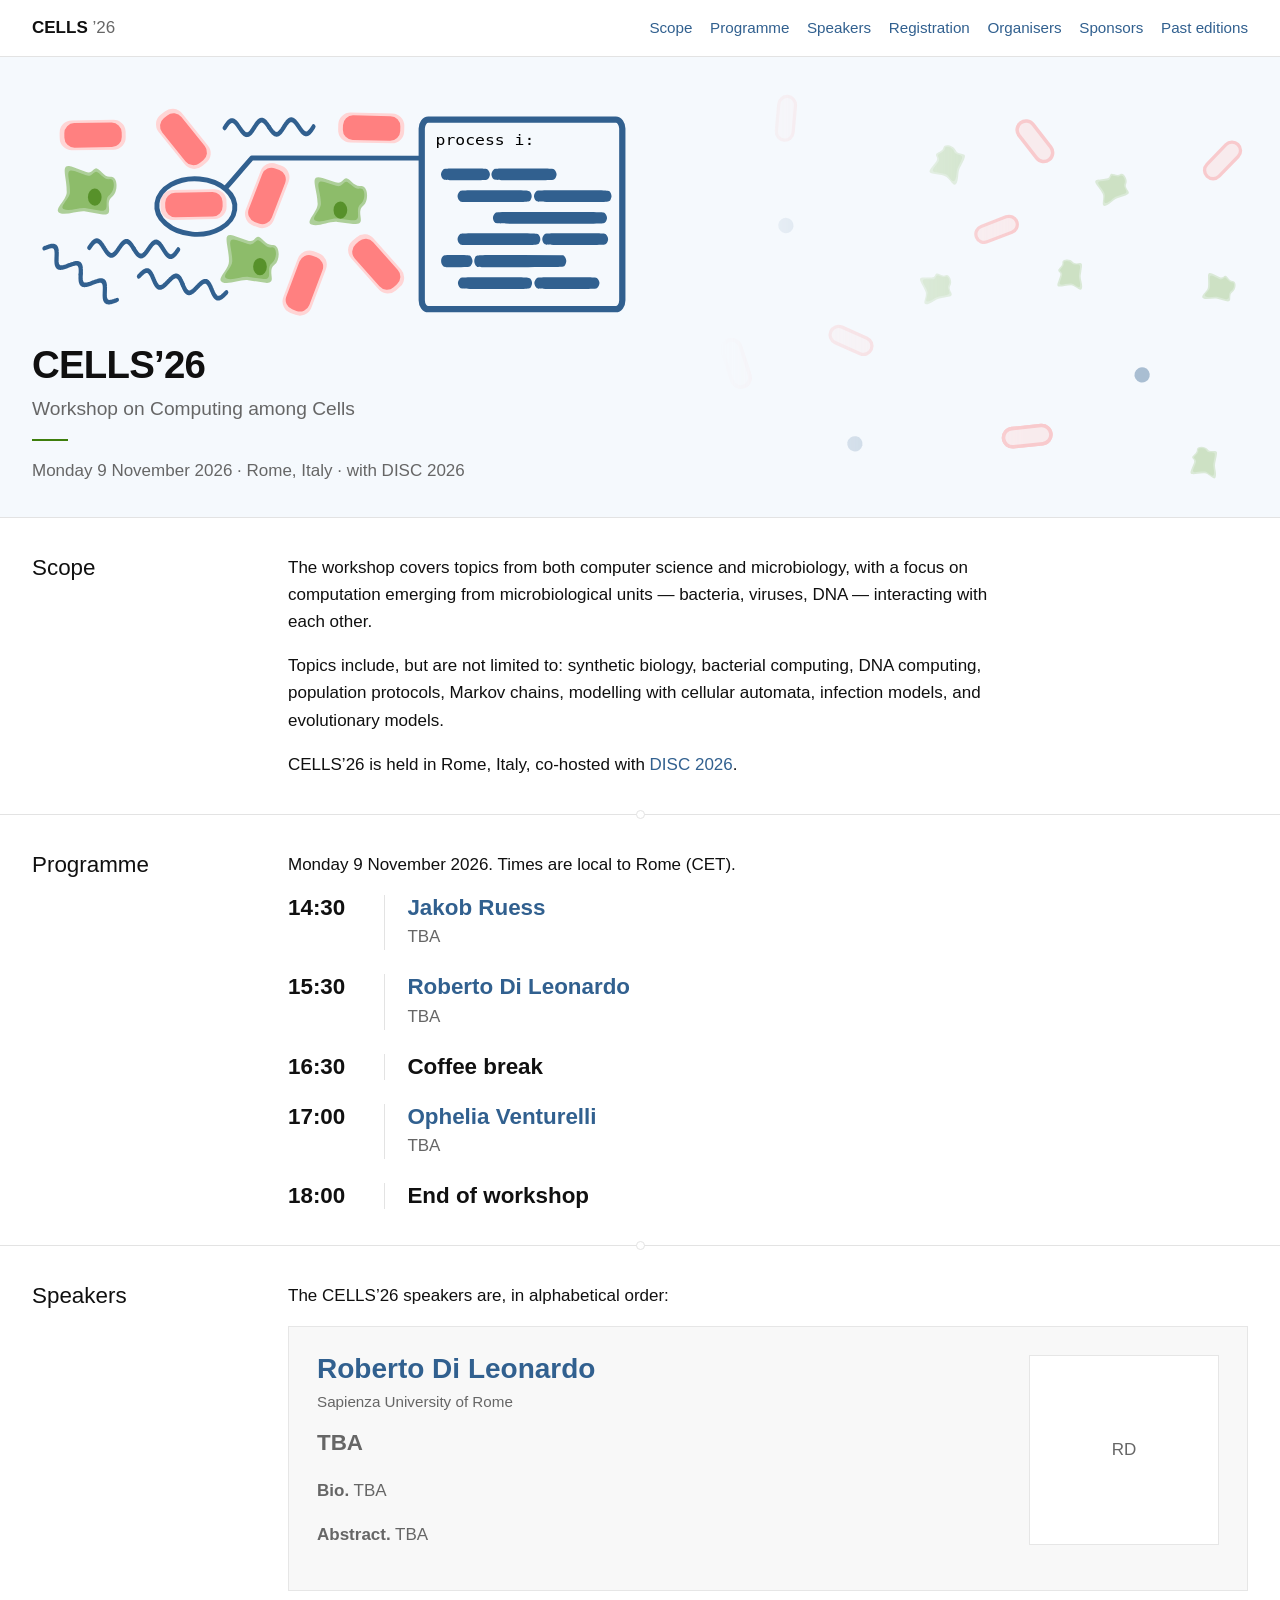
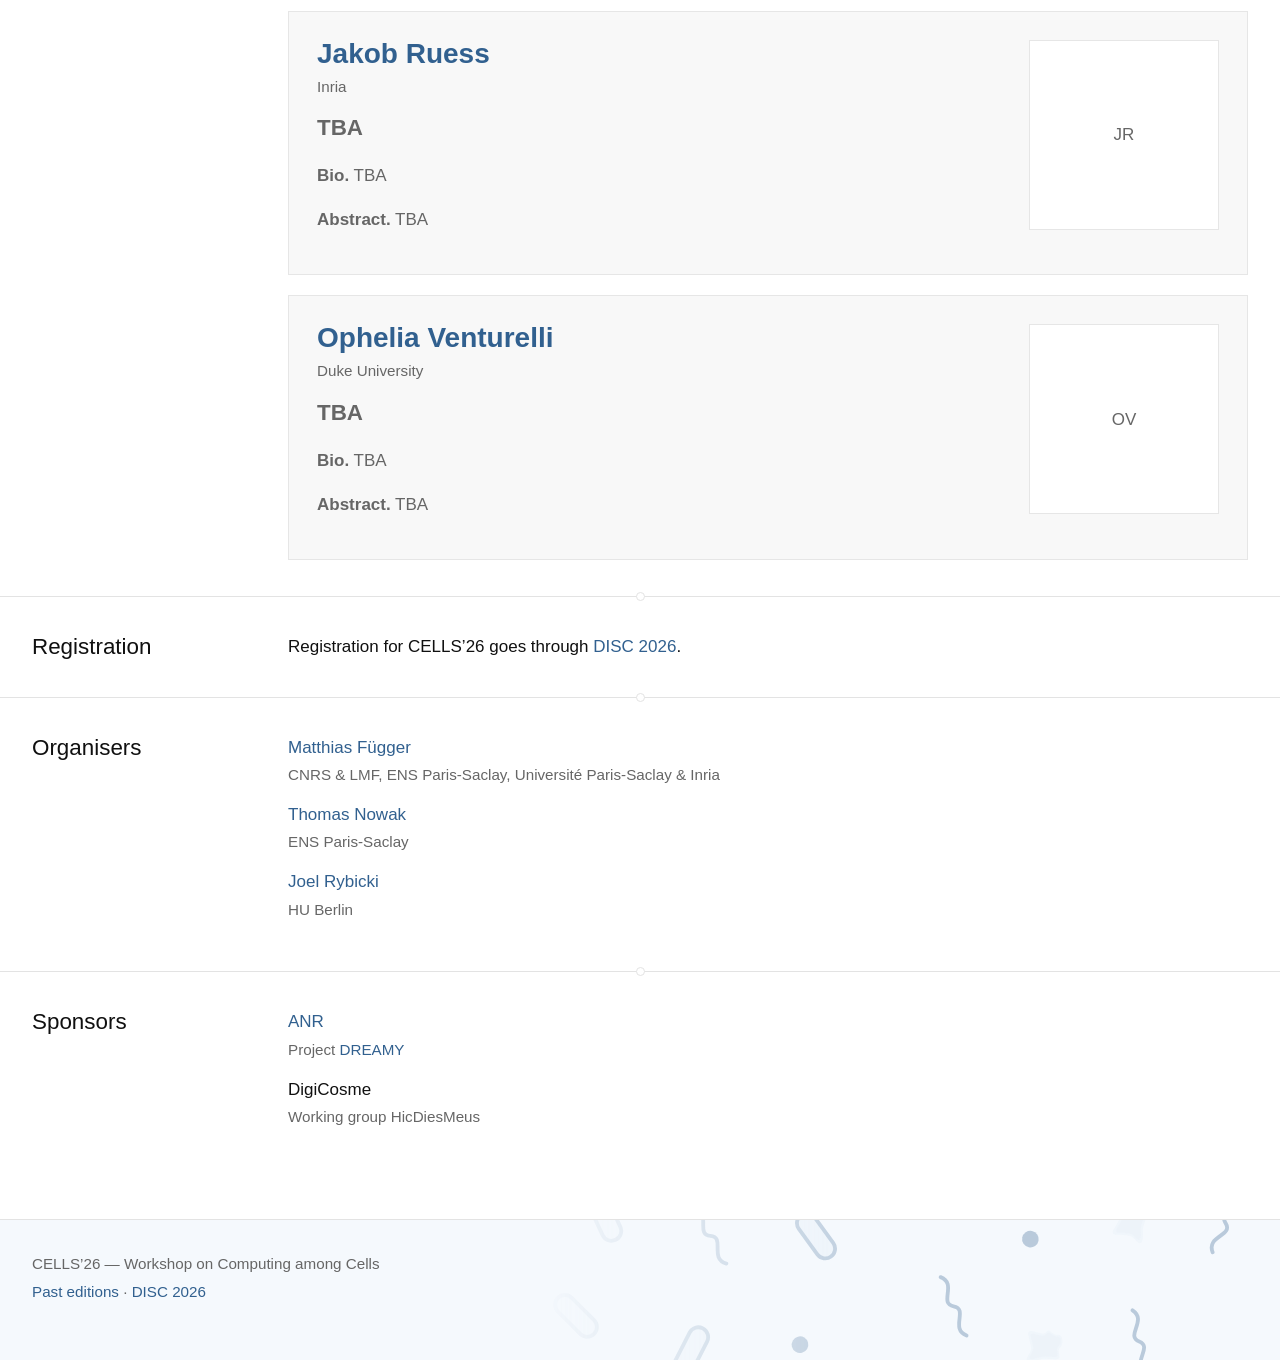
==== 2026/index.html @ 62a68674 "template for new CELLS" ====
<!DOCTYPE html>
<html lang="en">
<head>
<meta charset="utf-8">
<meta name="viewport" content="width=device-width, initial-scale=1">
<title>CELLS&rsquo;26 — Workshop on Computing among Cells</title>
<meta name="description" content="CELLS'26, the workshop on Computing among Cells, on 9 November 2026 in Rome, Italy, with DISC 2026. Scope, programme, invited speakers and registration.">
<link rel="icon" href="../assets/img/cells.svg" type="image/svg+xml">
<link rel="stylesheet" href="../assets/css/site.css">
<!--
  CELLS'26.
  Still to fill in: the DISC'26 links, the registration link, and for each
  speaker the photograph plus the talk title, bio and abstract (all "TBA").
  To add a photo: put the file in ../assets/img/ and swap that speaker's
  placeholder for the <img> line commented out just above it.
-->
</head>
<body>

<a class="skip-link" href="#main">Skip to content</a>

<header class="site-header">
  <div class="container site-header__inner">
    <a class="brand" href="../">CELLS <span>&rsquo;26</span></a>
    <nav class="nav" aria-label="Primary">
      <ul>
        <li><a href="#scope">Scope</a></li>
        <li><a href="#programme">Programme</a></li>
        <li><a href="#speakers">Speakers</a></li>
        <li><a href="#registration">Registration</a></li>
        <li><a href="#organisers">Organisers</a></li>
        <li><a href="#sponsors">Sponsors</a></li>
        <li><a href="../">Past editions</a></li>
      </ul>
    </nav>
  </div>
</header>

<div class="masthead">
  <!-- Decorative: the mark's cells and strands, drifting. Delete this <svg> to remove. -->
  <svg class="banner-motif" viewBox="0 0 400 120" preserveAspectRatio="xMaxYMid slice"
       aria-hidden="true" focusable="false">
    <defs><g id="c-blob" transform="scale(.4594) translate(-38.64 -47.19)"><path opacity=".68" d="m 34.23,40.12 4.1,1.43 c 2.22,0.77 2.35,-1.29 3.48,-1.2 1.13,0.09 2.44,2.82 4.53,2.56 2.35,-0.3 2.64,4.8 0.65,6.33 -2.74,2.12 1.58,6.42 -3.36,5.69 l -4.95,-0.73 c -2.47,-0.37 -6.18,1.61 -8.28,0.66 -2.1,-0.95 2.1,-4.04 2.1,-6.61 0,-5.12 -2.74,-9.69 1.73,-8.14 z"/><path d="m 35.02,41.48 3.48,1.18 c 1.88,0.64 2.29,-1.32 3.25,-1.24 0.96,0.08 2.62,2.63 4.2,2.27 1.94,-0.44 1.96,3.67 0.27,4.94 -2.33,1.75 0.98,5.71 -3.22,5.11 l -4.2,-0.6 c -2.1,-0.3 -5.25,1.33 -7.03,0.54 -1.79,-0.79 1.78,-3.35 1.78,-5.47 0,-4.24 -2.32,-8.02 1.47,-6.74 z"/></g><rect id="c-rod" x="-6" y="-2.3" width="12" height="4.6" rx="2.3" stroke-width=".9"/><path id="c-strand" d="M-7.5 0C-4.5-3-2 3 0 0 2-3 4.5 3 7.5 0" fill="none" stroke-width=".9" stroke-linecap="round"/><circle id="c-dot" r="2"/></defs>
    <g transform="translate(334 99) rotate(-6) scale(1.035)"><g class="m m1"><g class="daughter right"><use href="#c-rod" fill="#ffd5d5" stroke="#ff8080"/></g><g class="mother right"><use href="#c-rod" fill="#ffd5d5" stroke="#ff8080"/></g></g></g>
    <g transform="translate(258 80) rotate(72) scale(1.057)"><g class="m m2"><g class="daughter down"><use href="#c-rod" fill="#ffd5d5" stroke="#ff8080"/></g><g class="mother down"><use href="#c-rod" fill="#ffd5d5" stroke="#ff8080"/></g></g></g>
    <g transform="translate(356 34) rotate(333) scale(1.004)"><g class="m m3"><use href="#c-blob" fill="#8dbc6a"/></g></g>
    <g transform="translate(310 60) rotate(341) scale(1.002)"><g class="m m4"><use href="#c-blob" fill="#8dbc6a"/></g></g>
    <g transform="translate(384 60) rotate(7) scale(0.979)"><g class="m m5"><use href="#c-blob" fill="#8dbc6a"/></g></g>
    <g transform="translate(166 48) rotate(62)"><g class="m m6"><use href="#c-strand" stroke="#31608f"/></g></g>
    <g transform="translate(208 82) rotate(204)"><g class="m m7"><use href="#c-strand" stroke="#31608f"/></g></g>
    <g transform="translate(223 105) rotate(206)"><g class="m m8"><use href="#c-strand" stroke="#31608f"/></g></g>
    <g transform="translate(313 28) rotate(288) scale(1.099)"><g class="m m9"><use href="#c-blob" fill="#8dbc6a"/></g></g>
    <g transform="translate(289 101) rotate(101)"><g class="m m10"><use href="#c-dot" fill="#31608f"/></g></g>
    <g transform="translate(208 27) rotate(223) scale(0.958)"><g class="m m11"><use href="#c-rod" fill="#ffd5d5" stroke="#ff8080"/></g></g>
    <g transform="translate(271 44) rotate(51)"><g class="m m12"><use href="#c-dot" fill="#31608f"/></g></g>
    <g transform="translate(246 55) rotate(12) scale(0.93)"><g class="m m13"><use href="#c-blob" fill="#8dbc6a"/></g></g>
    <g transform="translate(179 15) rotate(284) scale(0.952)"><g class="m m14"><use href="#c-rod" fill="#ffd5d5" stroke="#ff8080"/></g></g>
    <g transform="translate(271 16) rotate(95) scale(0.952)"><g class="m m15"><use href="#c-rod" fill="#ffd5d5" stroke="#ff8080"/></g></g>
    <g transform="translate(161 85) rotate(236)"><g class="m m16"><use href="#c-strand" stroke="#31608f"/></g></g>
    <g transform="translate(364 83) rotate(196)"><g class="m m17"><use href="#c-dot" fill="#31608f"/></g></g>
    <g transform="translate(385 27) rotate(134) scale(0.965)"><g class="m m18"><use href="#c-rod" fill="#ffd5d5" stroke="#ff8080"/></g></g>
    <g transform="translate(380 106) rotate(273) scale(0.954)"><g class="m m19"><use href="#c-blob" fill="#8dbc6a"/></g></g>
    <g transform="translate(200 54) rotate(68)"><g class="m m20"><use href="#c-strand" stroke="#31608f"/></g></g>
    <g transform="translate(191 105) rotate(270)"><g class="m m21"><use href="#c-strand" stroke="#31608f"/></g></g>
    <g transform="translate(345 57) rotate(270) scale(0.922)"><g class="m m22"><use href="#c-blob" fill="#8dbc6a"/></g></g>
    <g transform="translate(244 16) rotate(13) scale(0.965)"><g class="m m23"><use href="#c-rod" fill="#ffd5d5" stroke="#ff8080"/></g></g>
    <g transform="translate(288 74) rotate(24) scale(0.962)"><g class="m m24"><use href="#c-rod" fill="#ffd5d5" stroke="#ff8080"/></g></g>
    <g transform="translate(336 22) rotate(52) scale(1.014)"><g class="m m25"><use href="#c-rod" fill="#ffd5d5" stroke="#ff8080"/></g></g>
    <g transform="translate(326 45) rotate(159) scale(0.94)"><g class="m m26"><use href="#c-rod" fill="#ffd5d5" stroke="#ff8080"/></g></g>
  </svg>
  <div class="container">
    <img class="masthead__logo" src="../assets/img/cells.svg" alt="" width="520" height="191">
    <h1>CELLS&rsquo;26</h1>
    <p class="masthead__tagline">Workshop on Computing among Cells</p>
    <p class="masthead__when">Monday 9 November 2026 &middot; Rome, Italy &middot; with DISC&nbsp;2026</p>
  </div>
</div>

<main id="main">

  <section class="section" aria-labelledby="scope">
    <div class="container section__grid">
      <h2 class="section__label" id="scope">Scope</h2>
      <div class="section__body measure">
        <p>
          The workshop covers topics from both computer science and microbiology, with a focus on
          computation emerging from microbiological units — bacteria, viruses, DNA — interacting
          with each other.
        </p>
        <p>
          Topics include, but are not limited to: synthetic biology, bacterial computing, DNA
          computing, population protocols, Markov chains, modelling with cellular automata,
          infection models, and evolutionary models.
        </p>
        <p>
          <!-- TODO: state the format (in person or hybrid). -->
          CELLS&rsquo;26 is held in Rome, Italy, co-hosted with
          <a href="https://www.disc-conference.org/wp/disc2026/">DISC&nbsp;2026</a>.
        </p>
      </div>
    </div>
  </section>

  <section class="section" aria-labelledby="programme">
    <div class="container section__grid">
      <h2 class="section__label" id="programme">Programme</h2>
      <div class="section__body">
        <!-- TODO: confirm times against the DISC'26 schedule. -->
        <p>Monday 9 November 2026. Times are local to Rome (CET).</p>
        <ul class="programme">
          <li>
            <p class="time">14:30</p>
            <div class="programme__body">
              <p class="programme__name"><a href="#speaker-ruess">Jakob Ruess</a></p>
              <p class="talk todo">TBA</p>
            </div>
          </li>
          <li>
            <p class="time">15:30</p>
            <div class="programme__body">
              <p class="programme__name"><a href="#speaker-di-leonardo">Roberto Di Leonardo</a></p>
              <p class="talk todo">TBA</p>
            </div>
          </li>
          <li>
            <p class="time">16:30</p>
            <div class="programme__body">
              <p class="programme__name">Coffee break</p>
            </div>
          </li>
          <li>
            <p class="time">17:00</p>
            <div class="programme__body">
              <p class="programme__name"><a href="#speaker-venturelli">Ophelia Venturelli</a></p>
              <p class="talk todo">TBA</p>
            </div>
          </li>
          <li>
            <p class="time">18:00</p>
            <div class="programme__body">
              <p class="programme__name">End of workshop</p>
            </div>
          </li>
        </ul>
      </div>
    </div>
  </section>

  <section class="section" aria-labelledby="speakers">
    <div class="container section__grid">
      <h2 class="section__label" id="speakers">Speakers</h2>
      <div class="section__body">
        <p>The CELLS&rsquo;26 speakers are, in alphabetical order:</p>

        <article class="speaker" id="speaker-di-leonardo">
          <!-- Replace this placeholder with the photograph when it arrives:
               <img class="speaker__photo" src="../assets/img/di-leonardo.jpg" alt=""> -->
          <div class="speaker__placeholder" role="img" aria-label="Photograph of Roberto Di Leonardo to follow">RD</div>
          <h3 class="speaker__name"><a href="https://www.roma1.infn.it/~dileorob/">Roberto Di Leonardo</a></h3>
          <p class="speaker__affiliation">Sapienza University of Rome</p>
          <p class="speaker__title todo">TBA</p>
          <p class="speaker__bio todo"><span class="label">Bio.</span> TBA</p>
          <p class="speaker__abstract todo"><span class="label">Abstract.</span> TBA</p>
        </article>

        <article class="speaker" id="speaker-ruess">
          <!-- Replace this placeholder with the photograph when it arrives:
               <img class="speaker__photo" src="../assets/img/ruess.jpg" alt=""> -->
          <div class="speaker__placeholder" role="img" aria-label="Photograph of Jakob Ruess to follow">JR</div>
          <h3 class="speaker__name"><a href="https://www.inria.fr/en/jakob-ruess">Jakob Ruess</a></h3>
          <p class="speaker__affiliation">Inria</p>
          <p class="speaker__title todo">TBA</p>
          <p class="speaker__bio todo"><span class="label">Bio.</span> TBA</p>
          <p class="speaker__abstract todo"><span class="label">Abstract.</span> TBA</p>
        </article>

        <article class="speaker" id="speaker-venturelli">
          <!-- Replace this placeholder with the photograph when it arrives:
               <img class="speaker__photo" src="../assets/img/venturelli.jpg" alt=""> -->
          <div class="speaker__placeholder" role="img" aria-label="Photograph of Ophelia Venturelli to follow">OV</div>
          <h3 class="speaker__name"><a href="https://www.venturellilab.org/">Ophelia Venturelli</a></h3>
          <p class="speaker__affiliation">Duke University</p>
          <p class="speaker__title todo">TBA</p>
          <p class="speaker__bio todo"><span class="label">Bio.</span> TBA</p>
          <p class="speaker__abstract todo"><span class="label">Abstract.</span> TBA</p>
        </article>

      </div>
    </div>
  </section>

  <section class="section" aria-labelledby="registration">
    <div class="container section__grid">
      <h2 class="section__label" id="registration">Registration</h2>
      <div class="section__body measure">
        <!-- TODO: replace with the DISC'26 registration link, and a webcast sign-up if the
             workshop is streamed as in 2020-2022. -->
        <p>
          Registration for CELLS&rsquo;26 goes through
          <a href="https://www.disc-conference.org/wp/disc2026/">DISC&nbsp;2026</a>.
        </p>
      </div>
    </div>
  </section>

  <section class="section" aria-labelledby="organisers">
    <div class="container section__grid">
      <h2 class="section__label" id="organisers">Organisers</h2>
      <div class="section__body">
        <!-- TODO: confirm the CELLS'26 committee; carried over from CELLS'22. -->
        <ul class="plain">
          <li>
            <a href="https://lsv.ens-paris-saclay.fr/~mfuegger/">Matthias Függer</a><br>
            <span class="where">CNRS &amp; LMF, ENS Paris-Saclay, Université Paris-Saclay &amp; Inria</span>
          </li>
          <li>
            <a href="https://www.thomasnowak.net/">Thomas Nowak</a><br>
            <span class="where">ENS Paris-Saclay</span>
          </li>
          <li>
            <a href="https://rybicki.github.io/">Joel Rybicki</a><br>
            <span class="where">HU Berlin</span>
          </li>
        </ul>
      </div>
    </div>
  </section>

  <section class="section" aria-labelledby="sponsors">
    <div class="container section__grid">
      <h2 class="section__label" id="sponsors">Sponsors</h2>
      <div class="section__body">
        <!-- TODO: confirm sponsors for 2026; carried over from CELLS'22. The DigiCosme and
             HicDiesMeus links were dropped: digicosme.lri.fr and parsys.lri.fr no longer
             resolve. Add current addresses if they exist. To show a logo, put the
             file in ../assets/img/ and add an <img> before the name. -->
        <ul class="plain">
          <li>
            <a href="https://anr.fr">ANR</a><br>
            <span class="where">Project <a href="https://dreamy.run">DREAMY</a></span>
          </li>
          <li>
            DigiCosme<br>
            <span class="where">Working group HicDiesMeus</span>
          </li>
        </ul>
      </div>
    </div>
  </section>

</main>

<footer class="site-footer">
  <!-- The same motif as the banner, blue and still. -->
  <svg class="footer-motif" viewBox="0 0 400 70" preserveAspectRatio="xMaxYMid slice"
       aria-hidden="true" focusable="false">
    <g transform="translate(255 18) rotate(54)"><use href="#c-rod" transform="scale(1.33)" fill="#dce7f3" stroke="#31608f"/></g>
    <g transform="translate(322 19) rotate(236)"><use href="#c-dot" transform="scale(1.3)" fill="#31608f"/></g>
    <g transform="translate(356 51) rotate(78)"><use href="#c-strand" transform="scale(1.33)" stroke="#31608f"/></g>
    <g transform="translate(180 43) rotate(45)"><use href="#c-rod" transform="scale(1.33)" fill="#dce7f3" stroke="#31608f"/></g>
    <g transform="translate(383 14) rotate(114)"><use href="#c-strand" transform="scale(1.33)" stroke="#31608f"/></g>
    <g transform="translate(298 40) rotate(66)"><use href="#c-strand" transform="scale(1.33)" stroke="#31608f"/></g>
    <g transform="translate(222 18) rotate(240)"><use href="#c-strand" transform="scale(1.33)" stroke="#31608f"/></g>
    <g transform="translate(155 17) rotate(165)"><use href="#c-blob" transform="scale(1.369)" fill="#dce7f3"/></g>
    <g transform="translate(250 52) rotate(346)"><use href="#c-dot" transform="scale(1.3)" fill="#31608f"/></g>
    <g transform="translate(216 54) rotate(117)"><use href="#c-rod" transform="scale(1.33)" fill="#dce7f3" stroke="#31608f"/></g>
    <g transform="translate(189 12) rotate(65)"><use href="#c-rod" transform="scale(1.33)" fill="#dce7f3" stroke="#31608f"/></g>
    <g transform="translate(353 14) rotate(281)"><use href="#c-blob" transform="scale(1.369)" fill="#dce7f3"/></g>
    <g transform="translate(326 52) rotate(355)"><use href="#c-blob" transform="scale(1.369)" fill="#dce7f3"/></g>
  </svg>
  <div class="container">
    <p>CELLS&rsquo;26 — Workshop on Computing among Cells</p>
    <p><a href="../">Past editions</a> &middot; <a href="https://www.disc-conference.org/wp/disc2026/">DISC&nbsp;2026</a></p>
  </div>
</footer>

</body>
</html>
---- assets/css/site.css ----
/* ==========================================================================
   CELLS — Workshop on Computing among Cells
   One stylesheet, no build step, no framework, no JavaScript, no external
   requests. Colours follow the original site: white ground, black text, and
   the blue and green of the CELLS mark.
   ========================================================================== */

:root {
  --ink:       #101010;   /* body text */
  --ink-soft:  #666666;   /* bios, dates, secondary lines */
  --line:      #e3e3e3;
  --link:      #31608f;   /* the blue of the mark, muted and darkened for text */
  --green:     #3e7e0c;   /* the green of the mark; only the masthead rule uses it */
  --band:      #f5f9fd;   /* masthead and footer tint */
  --band-soft: #fafcfe;   /* next edition, a shade lighter than the banner */
  --panel:     #f8f8f8;   /* speaker panels */
  --panel-line:#e6e6e6;   /* hairline around the speaker panels */
  --year:      #c9d2dc;   /* the large edition numerals */

  --font: -apple-system, BlinkMacSystemFont, "Segoe UI", Roboto, "Helvetica Neue",
          Arial, "Noto Sans", sans-serif;

  /* Type scale. Six steps, and nothing on the site uses a size outside them. */
  --t-sm:   .95rem;      /* dates, affiliations, nav, footer */
  --t-base: 1.0625rem;   /* body copy */
  --t-md:   1.2rem;      /* tagline, plain h3 */
  --t-lg:   1.4rem;      /* section headings, programme, talk titles */
  --t-xl:   clamp(1.45rem, 1.15rem + 1.4vw, 1.75rem);   /* speaker names */
  --t-2xl:  clamp(1.85rem, 1.35rem + 2.4vw, 2.4rem);    /* page title, edition names, years */

  /* Three weights only: light for display, regular for text, semibold for emphasis. */
  --w-display: 300;
  --w-body:    400;
  --w-bold:    600;

  --tracking-display: -.02em;   /* tightening, applied only at --t-2xl */
  --measure: 44rem;       /* reading width */
  --page: 76rem;
}

*, *::before, *::after { box-sizing: border-box; }

body {
  margin: 0;
  background: #ffffff;
  color: var(--ink);
  font-family: var(--font);
  font-size: var(--t-base);
  font-weight: var(--w-body);
  line-height: 1.6;
  overflow-wrap: break-word;
}

h1, h2, h3 { font-weight: var(--w-display); line-height: 1.25; margin: 0 0 .5em; }
h1 { font-size: var(--t-2xl); font-weight: var(--w-bold); letter-spacing: var(--tracking-display); }
h2 { font-size: var(--t-lg); }
h3 { font-size: var(--t-md); font-weight: var(--w-body); }
p, ul, ol { margin: 0 0 1em; }
ul, ol { padding-left: 1.2em; }
img { max-width: 100%; height: auto; }
abbr[title] { text-decoration: none; }

/* Links carry no rule until they are hovered or focused. */
a { color: var(--link); text-decoration: none; }
a:hover,
a:focus-visible { text-decoration: underline; text-underline-offset: .2em; }
:focus-visible { outline: 2px solid var(--link); outline-offset: 2px; }

.skip-link { position: absolute; left: -9999px; }
.skip-link:focus { left: .5rem; top: .5rem; background: #fff; padding: .5rem .75rem;
                   border: 1px solid var(--line); z-index: 2; }

.container { width: min(100% - 2.5rem, var(--page)); margin-inline: auto; }
.measure { max-width: var(--measure); }

/* --- Header ------------------------------------------------------------- */

.site-header { border-bottom: 1px solid var(--line); padding: .9rem 0; }
.site-header__inner { display: flex; flex-wrap: wrap; align-items: baseline; gap: .5rem 1.5rem; }

.brand { font-weight: var(--w-bold); color: var(--ink); text-decoration: none; }
.brand span { color: var(--ink-soft); font-weight: var(--w-body); }

.nav ul { list-style: none; display: flex; flex-wrap: wrap; gap: .3rem 1.1rem; margin: 0; padding: 0; }
.nav a { font-size: var(--t-sm); }

@media (min-width: 46rem) { .nav { margin-left: auto; } }

/* --- Masthead ----------------------------------------------------------- */
/* Pale tinted band. The drifting cells behind it are an inline <svg> in the
   page markup, styled as .banner-motif below. */

.masthead {
  position: relative;
  background: var(--band);
  border-bottom: 1px solid var(--line);
  padding: 2.5rem 0 2rem;
  overflow: hidden;
}

/* The same cells and strands as the mark, scattered and drifting behind the
   masthead. Each shape is drawn around its own origin inside a positioning
   <g>, so the CSS transform below rotates it in place without needing
   transform-origin — see the note in the README. */
.banner-motif {
  position: absolute; inset: 0; width: 100%; height: 100%;
  opacity: .38; pointer-events: none;
  /* The shapes live in the right-hand part of the viewBox, and this fade keeps
     them clear of the logo and headings whatever the banner's width. */
  -webkit-mask-image: linear-gradient(to right, transparent 0 56%, #000 80%);
          mask-image: linear-gradient(to right, transparent 0 56%, #000 80%);
}

.m { animation: 22s ease-in-out infinite alternate; }

@keyframes float1 {
  from { transform: translate(4px, -2px) rotate(9deg); }
  to   { transform: translate(-4px, 2px) rotate(-9deg); }
}
@keyframes float2 {
  from { transform: translate(-3.5px, -3px) rotate(-7deg); }
  to   { transform: translate(3.5px, 3px) rotate(7deg); }
}
@keyframes float3 {
  from { transform: translate(3px, 3.5px) rotate(-10deg); }
  to   { transform: translate(-3px, -3.5px) rotate(10deg); }
}
@keyframes float4 {
  from { transform: translate(-4.5px, 1.5px) rotate(7deg); }
  to   { transform: translate(4.5px, -1.5px) rotate(-7deg); }
}
@keyframes float5 {
  from { transform: translate(-2.5px, -4px) rotate(11deg); }
  to   { transform: translate(2.5px, 4px) rotate(-11deg); }
}
@keyframes float6 {
  from { transform: translate(4.5px, 1px) rotate(-6deg); }
  to   { transform: translate(-4.5px, -1px) rotate(6deg); }
}

@keyframes swim1 {
  from { transform: translate(-5px, .6px); }
  to   { transform: translate(5px, -.6px); }
}
@keyframes swim2 {
  from { transform: translate(-3.5px, -1px); }
  to   { transform: translate(3.5px, 1px); }
}
@keyframes swim3 {
  from { transform: translate(-6px, 0); }
  to   { transform: translate(6px, 0); }
}

.m1 { animation-name: swim2; animation-duration: 38s; animation-delay: -4s; }
.m2 { animation-name: swim3; animation-duration: 42s; animation-delay: -6s; }
.m3 { animation-name: float3; animation-duration: 34s; animation-delay: -16s; }
.m4 { animation-name: float4; animation-duration: 54s; animation-delay: -32s; }
.m5 { animation-name: float5; animation-duration: 50s; animation-delay: -9s; }
.m6 { animation-name: float6; animation-duration: 45s; animation-delay: -11s; }
.m7 { animation-name: float1; animation-duration: 36s; animation-delay: -4s; }
.m8 { animation-name: float2; animation-duration: 37s; animation-delay: -37s; }
.m9 { animation-name: float3; animation-duration: 52s; animation-delay: -32s; }
.m10 { animation-name: float4; animation-duration: 51s; animation-delay: -8s; }
.m11 { animation-name: swim3; animation-duration: 39s; animation-delay: -25s; }
.m12 { animation-name: float6; animation-duration: 50s; animation-delay: -34s; }
.m13 { animation-name: float1; animation-duration: 53s; animation-delay: -3s; }
.m14 { animation-name: swim3; animation-duration: 47s; animation-delay: -27s; }
.m15 { animation-name: swim1; animation-duration: 44s; animation-delay: -7s; }
.m16 { animation-name: float4; animation-duration: 43s; animation-delay: -4s; }
.m17 { animation-name: float5; animation-duration: 54s; animation-delay: -35s; }
.m18 { animation-name: swim1; animation-duration: 45s; animation-delay: -12s; }
.m19 { animation-name: float1; animation-duration: 54s; animation-delay: -23s; }
.m20 { animation-name: float2; animation-duration: 53s; animation-delay: -34s; }
.m21 { animation-name: float3; animation-duration: 44s; animation-delay: -17s; }
.m22 { animation-name: float4; animation-duration: 46s; animation-delay: -17s; }
.m23 { animation-name: swim3; animation-duration: 36s; animation-delay: -12s; }
.m24 { animation-name: swim1; animation-duration: 52s; animation-delay: -2s; }
.m25 { animation-name: swim2; animation-duration: 38s; animation-delay: -4s; }
.m26 { animation-name: swim3; animation-duration: 42s; animation-delay: -6s; }

/* Two rods divide, half a cycle apart, so a division is always some way off.
   Each is drawn twice and the daughter copy comes first, so it emerges from
   behind its parent: the pair shrinks as the cell divides and grows back to full
   size once they have parted. One daughter leaves through the right-hand edge, the
   other through the bottom. Neither path is hand-drawn: a run-and-tumble simulation
   (velocity with inertia, occasional tumbles) was run offline and sampled into
   keyframes, each keyframe's rotation set to the heading of travel, so a cell
   always points where it is going. */
.daughter       { animation: 100s linear infinite; }
.daughter.right { animation-name: divideRight; }
.daughter.down  { animation-name: divideDown; animation-delay: -50s; }
.mother         { animation: mother 100s linear infinite; }
.mother.down    { animation-delay: -50s; }

@keyframes divideRight {
  0%, 30%  { transform: translate(0, 0) scale(1) rotate(0deg); opacity: 1; }
  40%   { transform: translate(9px, 0) scale(.62) rotate(0deg); opacity: 1; }
  52%   { transform: translate(14px, 0) scale(1) rotate(0deg); opacity: 1; }
  60%   { transform: translate(20px, 0.4px) scale(1) rotate(6deg); opacity: 1; }
  65%   { transform: translate(29px, 2.2px) scale(1) rotate(18deg); opacity: 1; }
  69%   { transform: translate(38px, 6.1px) scale(1) rotate(26deg); opacity: 1; }
  74%   { transform: translate(47px, 8.5px) scale(1) rotate(0deg); opacity: 1; }
  78%   { transform: translate(56px, 8.6px) scale(1) rotate(-0deg); opacity: 1; }
  83%   { transform: translate(66px, 8.1px) scale(1) rotate(-14deg); opacity: 1; }
  87%   { transform: translate(75px, 4.7px) scale(1) rotate(-20deg); }
  92%   { transform: translate(84px, 3.9px) scale(1) rotate(10deg); }
  96%   { transform: translate(93px, 5.4px) scale(1) rotate(-8deg); opacity: 0; }
  100%  { transform: translate(0, 0) scale(1) rotate(0deg); opacity: 0; }
}

@keyframes divideDown {
  0%, 30%  { transform: translate(0, 0) scale(1) rotate(0deg); opacity: 1; }
  40%   { transform: translate(9px, 0) scale(.62) rotate(0deg); opacity: 1; }
  52%   { transform: translate(14px, 0) scale(1) rotate(0deg); opacity: 1; }
  60%   { transform: translate(17px, 0.0px) scale(1) rotate(3deg); opacity: 1; }
  65%   { transform: translate(21px, 0.4px) scale(1) rotate(6deg); opacity: 1; }
  69%   { transform: translate(25px, 1.0px) scale(1) rotate(15deg); opacity: 1; }
  74%   { transform: translate(30px, 2.7px) scale(1) rotate(22deg); opacity: 1; }
  78%   { transform: translate(34px, 4.5px) scale(1) rotate(24deg); opacity: 1; }
  83%   { transform: translate(39px, 6.7px) scale(1) rotate(24deg); opacity: 1; }
  87%   { transform: translate(43px, 8.5px) scale(1) rotate(24deg); }
  92%   { transform: translate(47px, 9.0px) scale(1) rotate(22deg); }
  96%   { transform: translate(52px, 9.0px) scale(1) rotate(20deg); opacity: 0; }
  100%  { transform: translate(0, 0) scale(1) rotate(0deg); opacity: 0; }
}

/* The parent shrinks as it divides, then grows back with its daughter. */
@keyframes mother {
  0%, 30%  { transform: scale(1); }
  40%      { transform: scale(.62); }
  52%, 100% { transform: scale(1); }
}

@media (prefers-reduced-motion: reduce) {
  .m, .daughter, .mother { animation: none; }
}

.masthead .container { position: relative; }
.masthead__logo { width: min(100%, 38rem); display: block; margin-bottom: 1.25rem; }
.masthead h1 { margin-bottom: .15em; }
.masthead__tagline { color: var(--ink-soft); font-size: var(--t-md); margin-bottom: 0; }
.masthead__tagline::after {
  content: ""; display: block; width: 2.25rem; height: 2px;
  background: var(--green); margin-top: .9rem;
}
.masthead__when { color: var(--ink-soft); margin: 1rem 0 0; }

@media (max-width: 60rem) {
  .banner-motif, .footer-motif { display: none; }   /* no room beside the logo */
}

/* --- Sections: heading in the left column, as on the original site ------ */
/* Sections are separated by a hairline carrying a small cell glyph. */

.section { position: relative; padding: 2.25rem 0; border-top: 1px solid var(--line); }
.section::before {
  content: "";
  position: absolute; top: -5px; left: 50%; margin-left: -4.5px;
  width: 9px; height: 9px;
  border: 1px solid var(--line); border-radius: 50%; background: #fff;
}
.section:first-of-type { border-top: 0; }
.section:first-of-type::before { display: none; }

/* The next edition's section is tinted the full width of the window, filling the
   space between the rule above it and the rule below. The cell glyph sits astride
   those rules, so it is filled half in one ground and half in the other. */
.section--next { background: var(--band-soft); }
.section--next::before {
  background: linear-gradient(to bottom, #fff 50%, var(--band-soft) 50%);
}
.section--next + .section::before {
  background: linear-gradient(to bottom, var(--band-soft) 50%, #fff 50%);
}

.section__grid { display: grid; gap: .75rem; grid-template-columns: 1fr; }
.section__label { margin: 0 0 .75rem; }
.section__label--strong { font-weight: var(--w-bold); }
.section__body > :last-child { margin-bottom: 0; }

@media (min-width: 56rem) {
  .section__grid { grid-template-columns: 13rem minmax(0, 1fr); gap: 3rem; }
  .section__label { margin-bottom: 0; }
}

/* --- Editions ----------------------------------------------------------- */

.editions { list-style: none; padding: 0; margin: 0; }
.editions > li { margin: 0 0 2rem; }
.editions > li:last-child { margin-bottom: 0; }

.edition { display: grid; grid-template-columns: 1fr; gap: .35rem; }
.edition__year {
  font-size: var(--t-2xl); font-weight: var(--w-display); line-height: 1.05;
  letter-spacing: var(--tracking-display); color: var(--year); margin: 0;
}
.edition__body > :last-child { margin-bottom: 0; }
/* The next edition is set bolder than the ones that have happened. */
.edition--next .edition__name { font-weight: var(--w-bold); }
.edition--next .edition__year { font-weight: var(--w-body); color: var(--ink-soft); }

.edition__name {
  margin: 0 0 .4rem; font-size: var(--t-2xl); font-weight: var(--w-body); line-height: 1.05;
  letter-spacing: var(--tracking-display);
}
.edition__when { margin: 0 0 .45rem; color: var(--ink-soft); font-size: var(--t-sm); }
/* The DISC links sit inside this line, so they take its colour and are marked
   only by the hover underline every other link gets. */
.edition__when a { color: inherit; }
.edition__people { margin: 0 0 .3rem; }
.edition__people:last-child { margin-bottom: 0; }

@media (min-width: 46rem) {
  .edition { grid-template-columns: 6rem minmax(0, 1fr); gap: 0 1.5rem; }
  .edition__body { border-left: 1px solid var(--line); padding-left: 1.4rem; }
}

/* --- Programme ---------------------------------------------------------- */

/* Built like the editions list on the index — a numeral in the gutter, a
   hairline, then the entry — but at a smaller scale. */
.programme { list-style: none; padding: 0; margin: 0; --time-col: 4.5rem; }
.programme > li { display: grid; grid-template-columns: 1fr; gap: .2rem; margin: 0 0 1.5rem; }
.programme > li:last-child { margin-bottom: 0; }

.programme .time {
  margin: 0; font-size: var(--t-lg); font-weight: var(--w-bold); line-height: 1.15;
  font-variant-numeric: tabular-nums;
}
.programme__body > :last-child { margin-bottom: 0; }
.programme__name { margin: 0 0 .15rem; font-size: var(--t-lg); font-weight: var(--w-bold); line-height: 1.15; }
.programme .talk { margin: 0; color: var(--ink-soft); font-size: var(--t-base); }

@media (min-width: 46rem) {
  .programme > li { grid-template-columns: var(--time-col) minmax(0, 1fr); gap: 0 1.5rem; }
  .programme__body { border-left: 1px solid var(--line); padding-left: 1.4rem; }
}

/* --- Speakers ----------------------------------------------------------- */

/* Each speaker sits on its own panel: a hairline and a pale neutral ground,
   no shadow, no rounded corners. */
.speaker {
  background: var(--panel);
  border: 1px solid var(--panel-line);
  padding: 1.5rem 1.75rem;
  margin-bottom: 1.25rem;
}
.speaker:last-child { margin-bottom: 0; }
.speaker::after { content: ""; display: block; clear: both; }

.speaker__photo,
.speaker__placeholder { float: right; width: 190px; margin: .25rem 0 1.25rem 1.75rem; }

/* Shown until a real photograph is dropped in. */
.speaker__placeholder {
  height: 190px;
  border: 1px solid var(--panel-line); background: #fff;
  color: var(--ink-soft); font-size: var(--t-base);
  display: flex; align-items: center; justify-content: center;
}

.speaker__name { margin: 0 0 .25rem; font-size: var(--t-xl); font-weight: var(--w-bold); }
.speaker__affiliation { color: var(--ink-soft); font-size: var(--t-sm); margin: 0 0 .7rem; }
.speaker__title { color: var(--ink); margin: 0 0 1rem; font-size: var(--t-lg); font-weight: var(--w-bold); }
.speaker__bio { color: var(--ink-soft); }
.label { font-weight: var(--w-bold); }


@media (max-width: 40rem) {
  .speaker { padding: 1.25rem; }
  .speaker__photo, .speaker__placeholder { float: none; margin: 0 0 1rem; }
}

/* --- Simple lists ------------------------------------------------------- */

.plain { list-style: none; padding: 0; margin: 0; }
.plain > li { margin: 0 0 .8rem; }
.plain .where { color: var(--ink-soft); font-size: var(--t-sm); }

.todo { color: var(--ink-soft); }

/* --- Footer ------------------------------------------------------------- */

.site-footer { position: relative; overflow: hidden; background: var(--band);
               border-top: 1px solid var(--line); margin-top: 2.5rem; padding: 2rem 0 3.25rem;
               color: var(--ink-soft); font-size: var(--t-sm); }

/* The banner motif again, blue and still, behind the footer. */
.footer-motif {
  position: absolute; inset: 0; width: 100%; height: 100%;
  opacity: .3; pointer-events: none;
  -webkit-mask-image: linear-gradient(to right, transparent 0 42%, #000 70%);
          mask-image: linear-gradient(to right, transparent 0 42%, #000 70%);
}
.site-footer .container { position: relative; }
.site-footer p { margin: 0 0 .25rem; }

/* --- Print -------------------------------------------------------------- */

@media print {
  .site-header, .skip-link { display: none; }
  body { font-size: 11pt; }
  .masthead, .site-footer { background: none; padding: 0 0 1rem; }
  .banner-motif, .footer-motif { display: none; }
  .section { break-inside: avoid; }
  .section::before { display: none; }
  .section__grid { grid-template-columns: 1fr; gap: .5rem; }
  .speaker { break-inside: avoid; background: none; border: 0; padding: 0 0 1rem; }
  .speaker__photo, .speaker__placeholder { display: none; }
  a { color: #000; }
  a[href^="http"]::after { content: " (" attr(href) ")"; font-size: 9pt; color: #555;
                           word-break: break-all; }
}
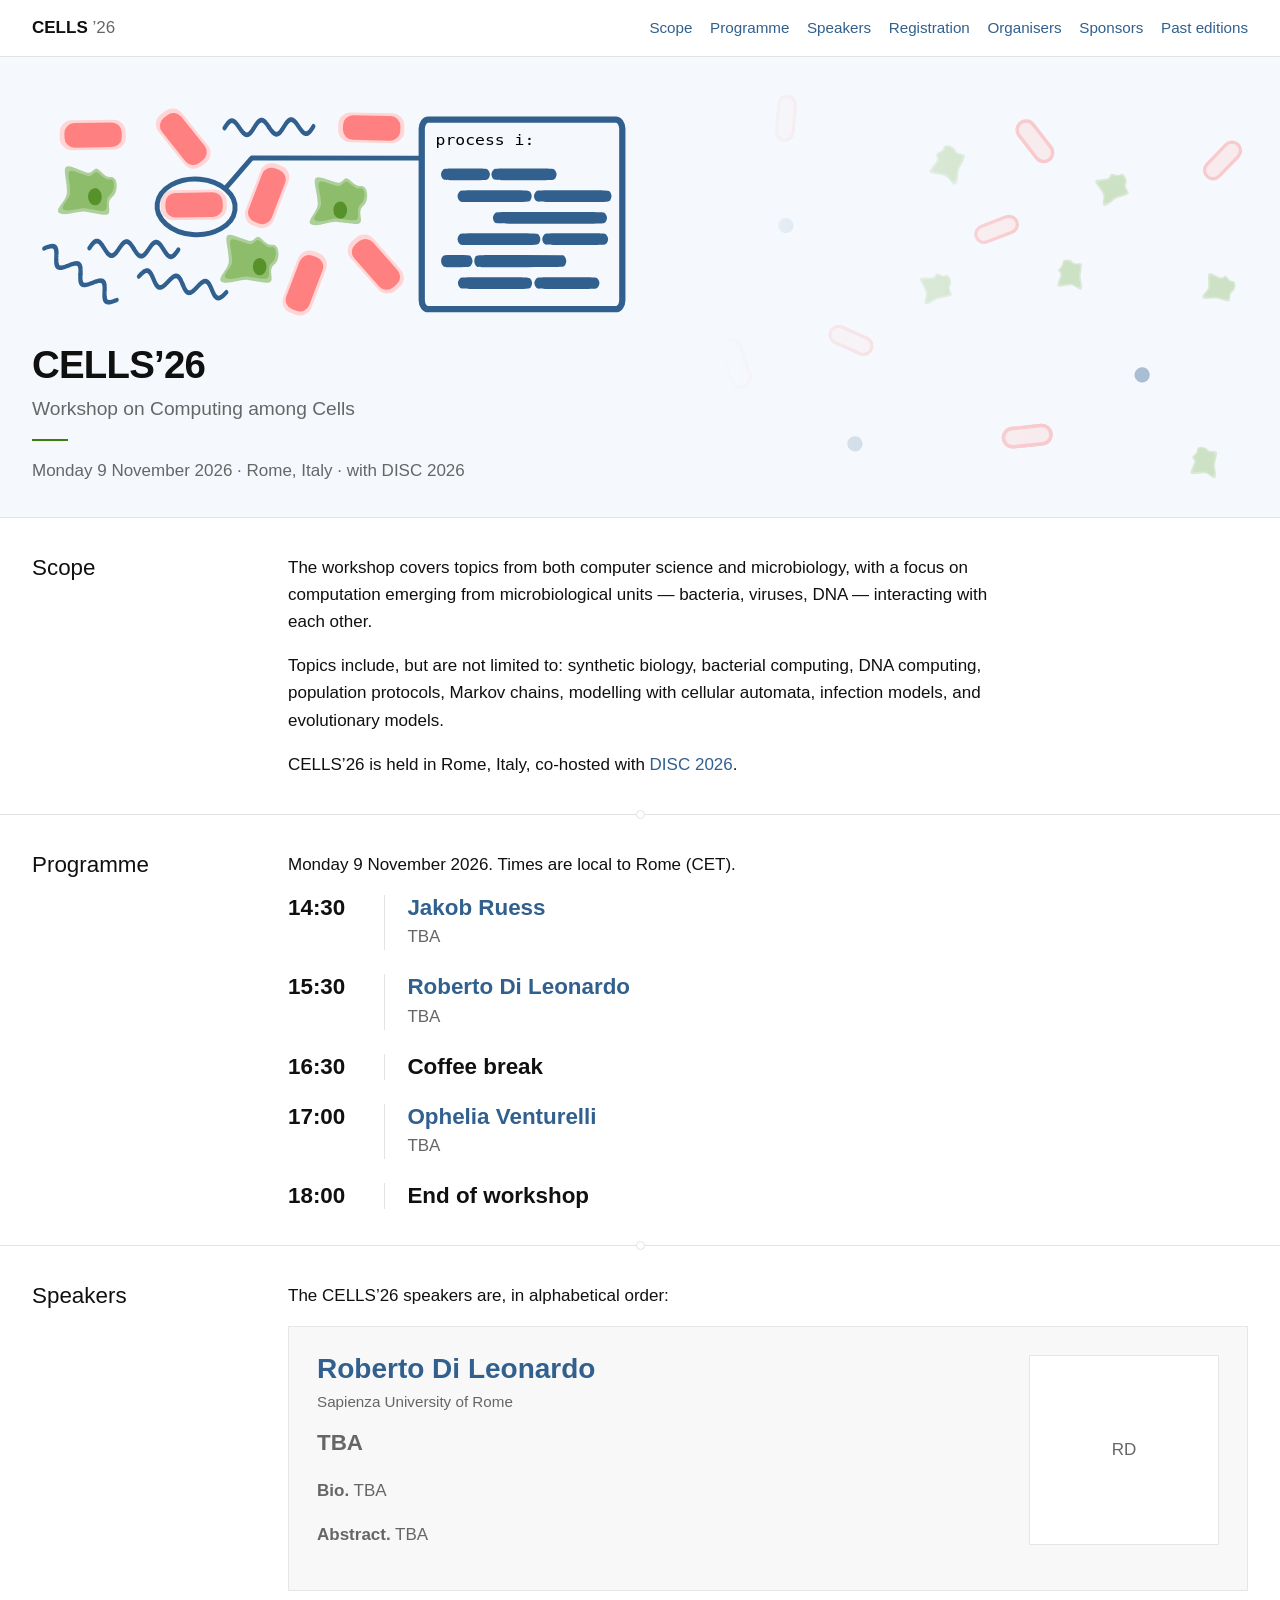
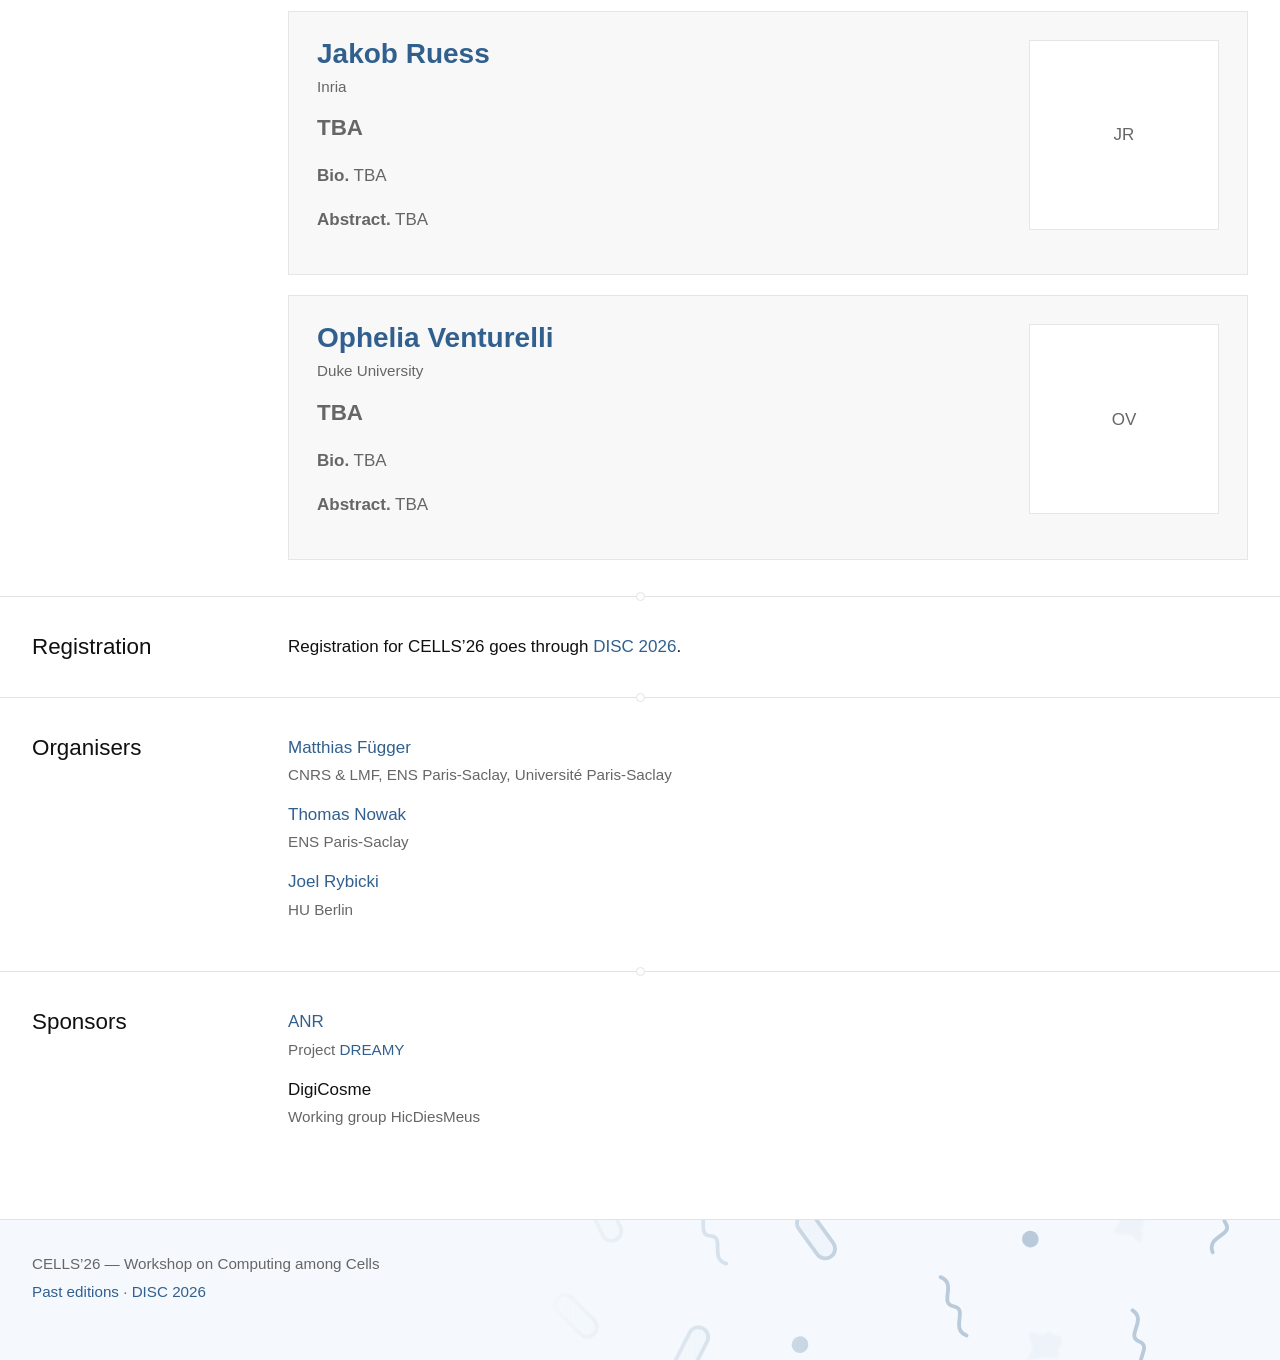
==== commit 266570b5: "update website" ====
--- a/2026/index.html
+++ b/2026/index.html
@@ -210,8 +210,8 @@
         <!-- TODO: confirm the CELLS'26 committee; carried over from CELLS'22. -->
         <ul class="plain">
           <li>
-            <a href="https://lsv.ens-paris-saclay.fr/~mfuegger/">Matthias Függer</a><br>
-            <span class="where">CNRS &amp; LMF, ENS Paris-Saclay, Université Paris-Saclay &amp; Inria</span>
+            <a href="https://home.lmf.cnrs.fr/MatthiasFuegger">Matthias Függer</a><br>
+            <span class="where">CNRS &amp; LMF, ENS Paris-Saclay, Université Paris-Saclay</span>
           </li>
           <li>
             <a href="https://www.thomasnowak.net/">Thomas Nowak</a><br>
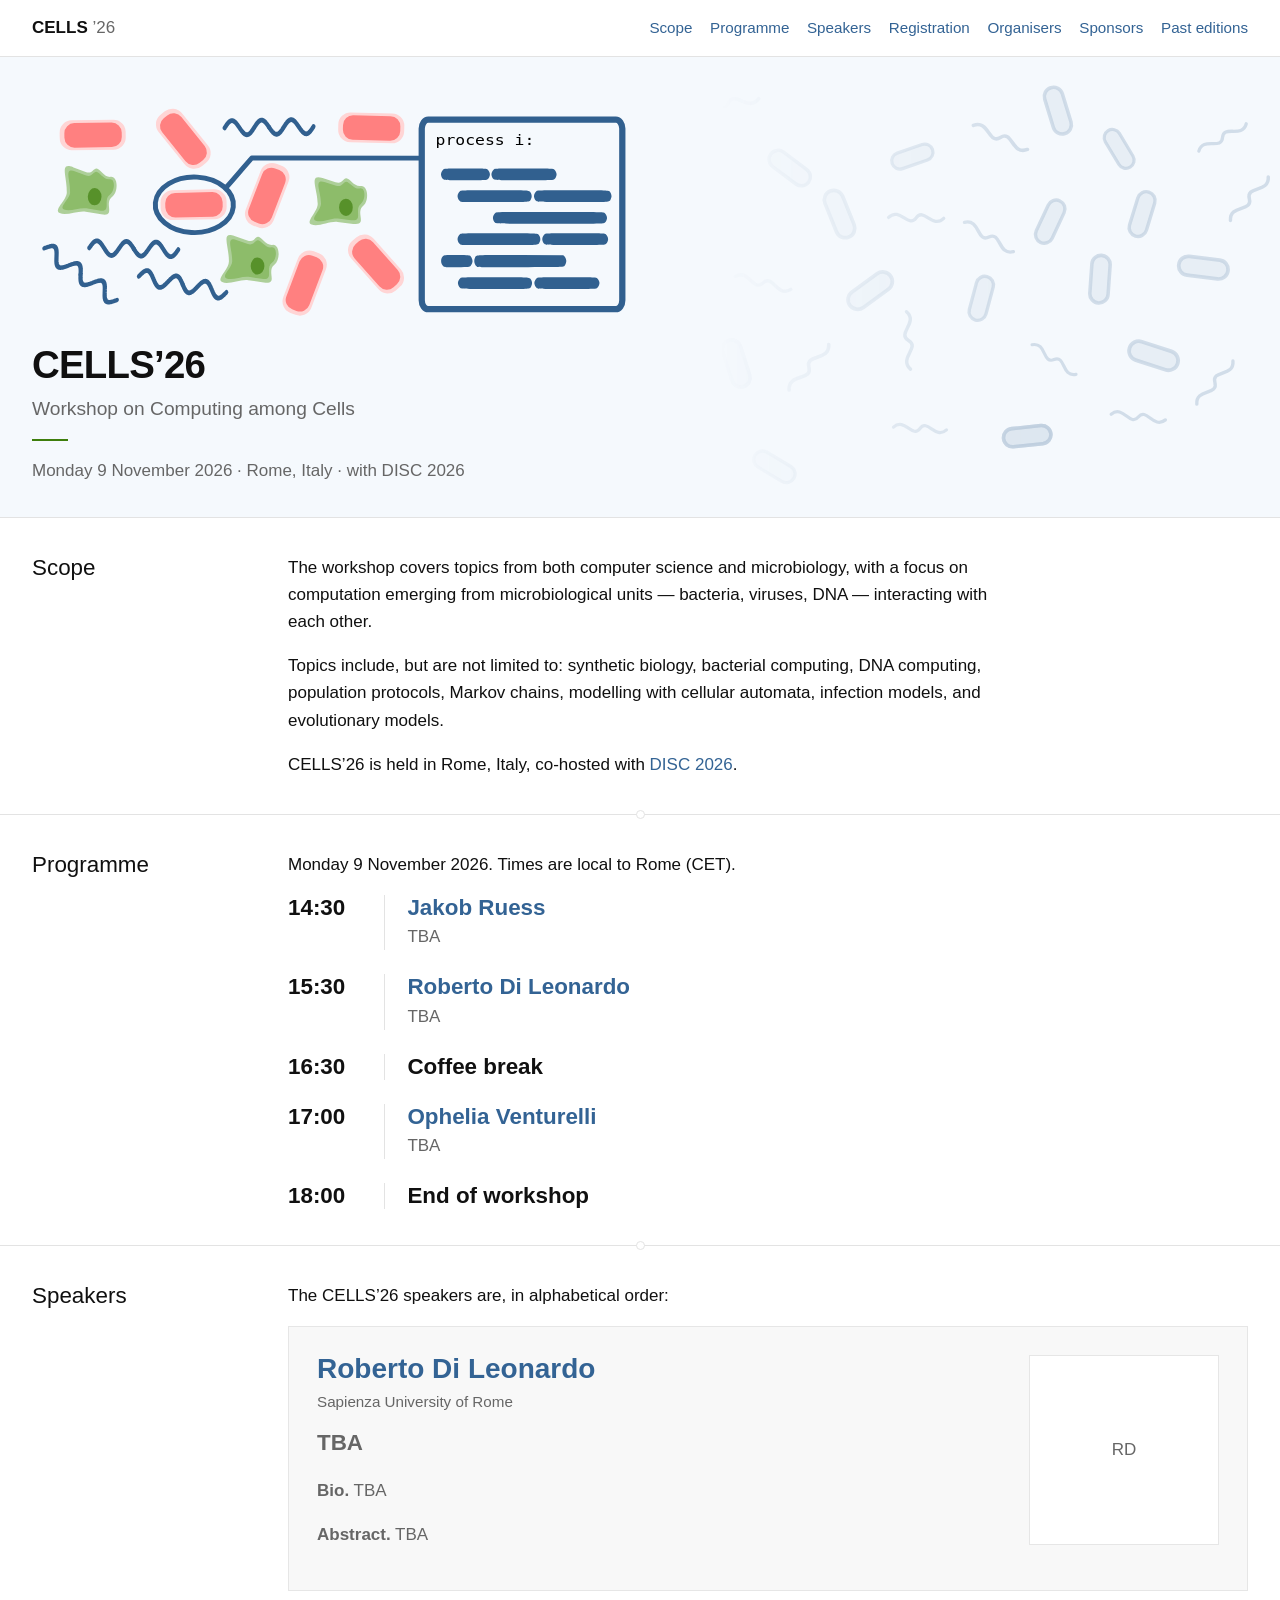
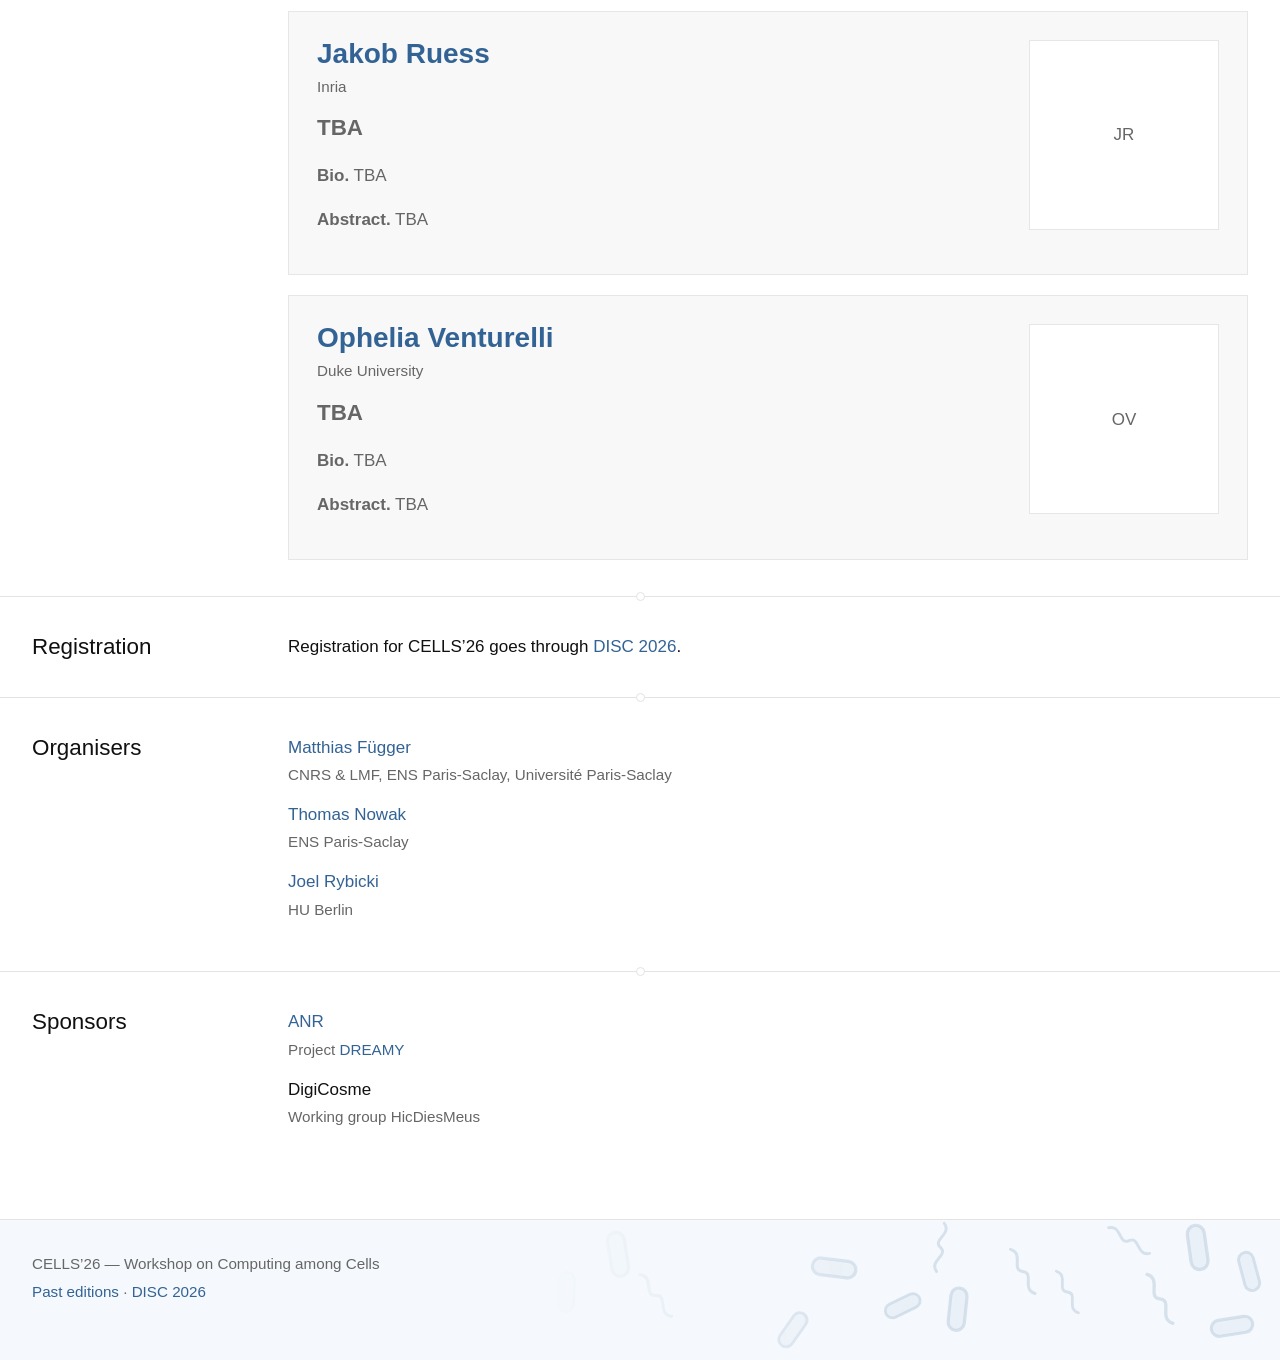
==== commit 09d85d70: "cleaned up" ====
--- a/2026/index.html
+++ b/2026/index.html
@@ -37,36 +37,126 @@
 </header>
 
 <div class="masthead">
-  <!-- Decorative: the mark's cells and strands, drifting. Delete this <svg> to remove. -->
-  <svg class="banner-motif" viewBox="0 0 400 120" preserveAspectRatio="xMaxYMid slice"
+  <!-- Decorative: drifting rod cells and strands. Delete this <svg> to remove. -->
+  <svg class="banner-motif" viewBox="0 0 900 120" preserveAspectRatio="xMaxYMid slice"
        aria-hidden="true" focusable="false">
-    <defs><g id="c-blob" transform="scale(.4594) translate(-38.64 -47.19)"><path opacity=".68" d="m 34.23,40.12 4.1,1.43 c 2.22,0.77 2.35,-1.29 3.48,-1.2 1.13,0.09 2.44,2.82 4.53,2.56 2.35,-0.3 2.64,4.8 0.65,6.33 -2.74,2.12 1.58,6.42 -3.36,5.69 l -4.95,-0.73 c -2.47,-0.37 -6.18,1.61 -8.28,0.66 -2.1,-0.95 2.1,-4.04 2.1,-6.61 0,-5.12 -2.74,-9.69 1.73,-8.14 z"/><path d="m 35.02,41.48 3.48,1.18 c 1.88,0.64 2.29,-1.32 3.25,-1.24 0.96,0.08 2.62,2.63 4.2,2.27 1.94,-0.44 1.96,3.67 0.27,4.94 -2.33,1.75 0.98,5.71 -3.22,5.11 l -4.2,-0.6 c -2.1,-0.3 -5.25,1.33 -7.03,0.54 -1.79,-0.79 1.78,-3.35 1.78,-5.47 0,-4.24 -2.32,-8.02 1.47,-6.74 z"/></g><rect id="c-rod" x="-6" y="-2.3" width="12" height="4.6" rx="2.3" stroke-width=".9"/><path id="c-strand" d="M-7.5 0C-4.5-3-2 3 0 0 2-3 4.5 3 7.5 0" fill="none" stroke-width=".9" stroke-linecap="round"/><circle id="c-dot" r="2"/></defs>
-    <g transform="translate(334 99) rotate(-6) scale(1.035)"><g class="m m1"><g class="daughter right"><use href="#c-rod" fill="#ffd5d5" stroke="#ff8080"/></g><g class="mother right"><use href="#c-rod" fill="#ffd5d5" stroke="#ff8080"/></g></g></g>
-    <g transform="translate(258 80) rotate(72) scale(1.057)"><g class="m m2"><g class="daughter down"><use href="#c-rod" fill="#ffd5d5" stroke="#ff8080"/></g><g class="mother down"><use href="#c-rod" fill="#ffd5d5" stroke="#ff8080"/></g></g></g>
-    <g transform="translate(356 34) rotate(333) scale(1.004)"><g class="m m3"><use href="#c-blob" fill="#8dbc6a"/></g></g>
-    <g transform="translate(310 60) rotate(341) scale(1.002)"><g class="m m4"><use href="#c-blob" fill="#8dbc6a"/></g></g>
-    <g transform="translate(384 60) rotate(7) scale(0.979)"><g class="m m5"><use href="#c-blob" fill="#8dbc6a"/></g></g>
-    <g transform="translate(166 48) rotate(62)"><g class="m m6"><use href="#c-strand" stroke="#31608f"/></g></g>
-    <g transform="translate(208 82) rotate(204)"><g class="m m7"><use href="#c-strand" stroke="#31608f"/></g></g>
-    <g transform="translate(223 105) rotate(206)"><g class="m m8"><use href="#c-strand" stroke="#31608f"/></g></g>
-    <g transform="translate(313 28) rotate(288) scale(1.099)"><g class="m m9"><use href="#c-blob" fill="#8dbc6a"/></g></g>
-    <g transform="translate(289 101) rotate(101)"><g class="m m10"><use href="#c-dot" fill="#31608f"/></g></g>
-    <g transform="translate(208 27) rotate(223) scale(0.958)"><g class="m m11"><use href="#c-rod" fill="#ffd5d5" stroke="#ff8080"/></g></g>
-    <g transform="translate(271 44) rotate(51)"><g class="m m12"><use href="#c-dot" fill="#31608f"/></g></g>
-    <g transform="translate(246 55) rotate(12) scale(0.93)"><g class="m m13"><use href="#c-blob" fill="#8dbc6a"/></g></g>
-    <g transform="translate(179 15) rotate(284) scale(0.952)"><g class="m m14"><use href="#c-rod" fill="#ffd5d5" stroke="#ff8080"/></g></g>
-    <g transform="translate(271 16) rotate(95) scale(0.952)"><g class="m m15"><use href="#c-rod" fill="#ffd5d5" stroke="#ff8080"/></g></g>
-    <g transform="translate(161 85) rotate(236)"><g class="m m16"><use href="#c-strand" stroke="#31608f"/></g></g>
-    <g transform="translate(364 83) rotate(196)"><g class="m m17"><use href="#c-dot" fill="#31608f"/></g></g>
-    <g transform="translate(385 27) rotate(134) scale(0.965)"><g class="m m18"><use href="#c-rod" fill="#ffd5d5" stroke="#ff8080"/></g></g>
-    <g transform="translate(380 106) rotate(273) scale(0.954)"><g class="m m19"><use href="#c-blob" fill="#8dbc6a"/></g></g>
-    <g transform="translate(200 54) rotate(68)"><g class="m m20"><use href="#c-strand" stroke="#31608f"/></g></g>
-    <g transform="translate(191 105) rotate(270)"><g class="m m21"><use href="#c-strand" stroke="#31608f"/></g></g>
-    <g transform="translate(345 57) rotate(270) scale(0.922)"><g class="m m22"><use href="#c-blob" fill="#8dbc6a"/></g></g>
-    <g transform="translate(244 16) rotate(13) scale(0.965)"><g class="m m23"><use href="#c-rod" fill="#ffd5d5" stroke="#ff8080"/></g></g>
-    <g transform="translate(288 74) rotate(24) scale(0.962)"><g class="m m24"><use href="#c-rod" fill="#ffd5d5" stroke="#ff8080"/></g></g>
-    <g transform="translate(336 22) rotate(52) scale(1.014)"><g class="m m25"><use href="#c-rod" fill="#ffd5d5" stroke="#ff8080"/></g></g>
-    <g transform="translate(326 45) rotate(159) scale(0.94)"><g class="m m26"><use href="#c-rod" fill="#ffd5d5" stroke="#ff8080"/></g></g>
+    <defs><rect id="c-rod" x="-6" y="-2.3" width="12" height="4.6" rx="2.3" fill="#31608f" fill-opacity=".22" stroke="#31608f" stroke-opacity=".6" stroke-width=".9"/><path id="c-strand" d="M-7.5 0C-4.5-3-2 3 0 0 2-3 4.5 3 7.5 0" fill="none" stroke="#31608f" stroke-opacity=".6" stroke-width=".9" stroke-linecap="round"/></defs>
+    <g transform="translate(834 99) rotate(-6) scale(1.035)"><g class="m a5"><g class="daughter right"><use href="#c-rod"/></g><g class="mother right"><use href="#c-rod"/></g></g></g>
+    <g transform="translate(758 80) rotate(72) scale(1.057)"><g class="m a6"><g class="daughter down"><use href="#c-rod"/></g><g class="mother down"><use href="#c-rod"/></g></g></g>
+    <g transform="translate(685 65) rotate(323) scale(1.004)"><g class="m a1"><use href="#c-rod"/></g></g>
+    <g transform="translate(341 94) rotate(78) scale(1.002)"><g class="m b8"><use href="#c-strand"/></g></g>
+    <g transform="translate(506 67) rotate(357) scale(0.979)"><g class="m a4"><use href="#c-rod"/></g></g>
+    <g transform="translate(867 78) rotate(18) scale(1.099)"><g class="m a1"><use href="#c-rod"/></g></g>
+    <g transform="translate(574 43) rotate(123) scale(0.958)"><g class="m a3"><use href="#c-rod"/></g></g>
+    <g transform="translate(804 26) rotate(161) scale(0.93)"><g class="m a2"><use href="#c-rod"/></g></g>
+    <g transform="translate(657 92) rotate(213) scale(0.952)"><g class="m b6"><use href="#c-strand"/></g></g>
+    <g transform="translate(366 48) rotate(204) scale(0.952)"><g class="m a8"><use href="#c-rod"/></g></g>
+    <g transform="translate(746 39) rotate(314) scale(0.965)"><g class="m b4"><use href="#c-strand"/></g></g>
+    <g transform="translate(738 74) rotate(299) scale(0.954)"><g class="m a7"><use href="#c-rod"/></g></g>
+    <g transform="translate(548 51) rotate(313) scale(0.922)"><g class="m a2"><use href="#c-rod"/></g></g>
+    <g transform="translate(540 67) rotate(204) scale(0.965)"><g class="m b4"><use href="#c-strand"/></g></g>
+    <g transform="translate(675 18) rotate(321) scale(0.962)"><g class="m a1"><use href="#c-rod"/></g></g>
+    <g transform="translate(615 58) rotate(328) scale(1.014)"><g class="m a4"><use href="#c-rod"/></g></g>
+    <g transform="translate(719 90) rotate(157) scale(0.94)"><g class="m a7"><use href="#c-rod"/></g></g>
+    <g transform="translate(440 76) rotate(162) scale(0.914)"><g class="m b5"><use href="#c-strand"/></g></g>
+    <g transform="translate(654 63) rotate(266) scale(0.941)"><g class="m a3"><use href="#c-rod"/></g></g>
+    <g transform="translate(470 75) rotate(61) scale(1.008)"><g class="m a7"><use href="#c-rod"/></g></g>
+    <g transform="translate(883 85) rotate(130) scale(0.978)"><g class="m b3"><use href="#c-strand"/></g></g>
+    <g transform="translate(416 82) rotate(56) scale(1.047)"><g class="m a2"><use href="#c-rod"/></g></g>
+    <g transform="translate(756 12) rotate(352) scale(1.061)"><g class="m b3"><use href="#c-strand"/></g></g>
+    <g transform="translate(618 14) rotate(134) scale(0.983)"><g class="m a8"><use href="#c-rod"/></g></g>
+    <g transform="translate(560 73) rotate(314) scale(0.92)"><g class="m a3"><use href="#c-rod"/></g></g>
+    <g transform="translate(484 102) rotate(291) scale(1.046)"><g class="m b3"><use href="#c-strand"/></g></g>
+    <g transform="translate(777 81) rotate(131) scale(1.051)"><g class="m b1"><use href="#c-strand"/></g></g>
+    <g transform="translate(822 63) rotate(105) scale(0.979)"><g class="m a1"><use href="#c-rod"/></g></g>
+    <g transform="translate(374 95) rotate(139) scale(1.032)"><g class="m b4"><use href="#c-strand"/></g></g>
+    <g transform="translate(715 69) rotate(276) scale(0.96)"><g class="m b4"><use href="#c-strand"/></g></g>
+    <g transform="translate(724 44) rotate(155) scale(1.083)"><g class="m b3"><use href="#c-strand"/></g></g>
+    <g transform="translate(508 44) rotate(214) scale(1.067)"><g class="m a3"><use href="#c-rod"/></g></g>
+    <g transform="translate(693 37) rotate(86) scale(1.058)"><g class="m a5"><use href="#c-rod"/></g></g>
+    <g transform="translate(591 32) rotate(244) scale(1.091)"><g class="m a6"><use href="#c-rod"/></g></g>
+    <g transform="translate(644 22) rotate(105) scale(0.947)"><g class="m a4"><use href="#c-rod"/></g></g>
+    <g transform="translate(584 98) rotate(205) scale(1.009)"><g class="m a4"><use href="#c-rod"/></g></g>
+    <g transform="translate(576 81) rotate(99) scale(1.046)"><g class="m b3"><use href="#c-strand"/></g></g>
+    <g transform="translate(555 20) rotate(309) scale(1.06)"><g class="m b4"><use href="#c-strand"/></g></g>
+    <g transform="translate(445 20) rotate(41) scale(0.978)"><g class="m a7"><use href="#c-rod"/></g></g>
+    <g transform="translate(858 24) rotate(59) scale(0.928)"><g class="m a5"><use href="#c-rod"/></g></g>
+    <g transform="translate(772 29) rotate(217) scale(1.025)"><g class="m a1"><use href="#c-rod"/></g></g>
+    <g transform="translate(610 32) rotate(226) scale(0.921)"><g class="m a6"><use href="#c-rod"/></g></g>
+    <g transform="translate(363 29) rotate(285) scale(1.041)"><g class="m a7"><use href="#c-rod"/></g></g>
+    <g transform="translate(474 33) rotate(265) scale(0.901)"><g class="m a3"><use href="#c-rod"/></g></g>
+    <g transform="translate(716 107) rotate(231) scale(0.991)"><g class="m b3"><use href="#c-strand"/></g></g>
+    <g transform="translate(840 43) rotate(295) scale(0.996)"><g class="m a5"><use href="#c-rod"/></g></g>
+    <g transform="translate(806 97) rotate(183) scale(0.924)"><g class="m b2"><use href="#c-strand"/></g></g>
+    <g transform="translate(611 104) rotate(315) scale(0.996)"><g class="m a6"><use href="#c-rod"/></g></g>
+    <g transform="translate(431 38) rotate(117) scale(1.0)"><g class="m b5"><use href="#c-strand"/></g></g>
+    <g transform="translate(526 94) rotate(107) scale(0.974)"><g class="m a1"><use href="#c-rod"/></g></g>
+    <g transform="translate(785 41) rotate(248) scale(1.079)"><g class="m a6"><use href="#c-rod"/></g></g>
+    <g transform="translate(495 83) rotate(3) scale(1.073)"><g class="m b2"><use href="#c-strand"/></g></g>
+    <g transform="translate(880 55) rotate(187) scale(1.078)"><g class="m a5"><use href="#c-rod"/></g></g>
+    <g transform="translate(863 94) rotate(6) scale(0.949)"><g class="m b6"><use href="#c-strand"/></g></g>
+    <g transform="translate(537 30) rotate(309) scale(0.905)"><g class="m b5"><use href="#c-strand"/></g></g>
+    <g transform="translate(339 28) rotate(312) scale(0.975)"><g class="m a8"><use href="#c-rod"/></g></g>
+    <g transform="translate(722 18) rotate(283) scale(0.923)"><g class="m a6"><use href="#c-rod"/></g></g>
+    <g transform="translate(544 94) rotate(117) scale(1.041)"><g class="m a3"><use href="#c-rod"/></g></g>
+    <g transform="translate(885 21) rotate(330) scale(0.953)"><g class="m b8"><use href="#c-strand"/></g></g>
+    <g transform="translate(383 21) rotate(109) scale(0.926)"><g class="m a8"><use href="#c-rod"/></g></g>
+    <g transform="translate(351 65) rotate(51) scale(0.957)"><g class="m a3"><use href="#c-rod"/></g></g>
+    <g transform="translate(768 107) rotate(31) scale(0.981)"><g class="m a1"><use href="#c-rod"/></g></g>
+    <g transform="translate(631 85) rotate(60) scale(1.047)"><g class="m b5"><use href="#c-strand"/></g></g>
+    <g transform="translate(765 59) rotate(13) scale(0.992)"><g class="m b1"><use href="#c-strand"/></g></g>
+    <g transform="translate(805 42) rotate(181) scale(0.96)"><g class="m b6"><use href="#c-strand"/></g></g>
+    <g transform="translate(738 97) rotate(116) scale(1.035)"><g class="m a7"><use href="#c-rod"/></g></g>
+    <g transform="translate(462 45) rotate(330) scale(0.909)"><g class="m b1"><use href="#c-strand"/></g></g>
+    <g transform="translate(564 105) rotate(216) scale(0.942)"><g class="m a7"><use href="#c-rod"/></g></g>
+    <g transform="translate(408 33) rotate(165) scale(1.037)"><g class="m b6"><use href="#c-strand"/></g></g>
+    <g transform="translate(522 78) rotate(260) scale(1.05)"><g class="m a7"><use href="#c-rod"/></g></g>
+    <g transform="translate(493 28) rotate(305) scale(0.92)"><g class="m a1"><use href="#c-rod"/></g></g>
+    <g transform="translate(460 15) rotate(103) scale(0.913)"><g class="m b8"><use href="#c-strand"/></g></g>
+    <g transform="translate(803 74) rotate(266) scale(1.001)"><g class="m b1"><use href="#c-strand"/></g></g>
+    <g transform="translate(389 99) rotate(70) scale(1.031)"><g class="m b3"><use href="#c-strand"/></g></g>
+    <g transform="translate(466 106) rotate(246) scale(0.903)"><g class="m a4"><use href="#c-rod"/></g></g>
+    <g transform="translate(664 45) rotate(286) scale(0.987)"><g class="m a2"><use href="#c-rod"/></g></g>
+    <g transform="translate(426 97) rotate(138) scale(0.955)"><g class="m a4"><use href="#c-rod"/></g></g>
+    <g transform="translate(672 85) rotate(35) scale(0.917)"><g class="m a8"><use href="#c-rod"/></g></g>
+    <g transform="translate(635 62) rotate(70) scale(0.934)"><g class="m a6"><use href="#c-rod"/></g></g>
+    <g transform="translate(423 20) rotate(226) scale(0.957)"><g class="m a6"><use href="#c-rod"/></g></g>
+    <g transform="translate(824 47) rotate(211) scale(0.993)"><g class="m b5"><use href="#c-strand"/></g></g>
+    <g transform="translate(841 79) rotate(214) scale(0.922)"><g class="m b8"><use href="#c-strand"/></g></g>
+    <g transform="translate(695 109) rotate(220) scale(1.024)"><g class="m b2"><use href="#c-strand"/></g></g>
+    <g transform="translate(500 101) rotate(35) scale(1.076)"><g class="m b6"><use href="#c-strand"/></g></g>
+    <g transform="translate(853 58) rotate(274) scale(1.037)"><g class="m a5"><use href="#c-rod"/></g></g>
+    <g transform="translate(486 56) rotate(222) scale(0.914)"><g class="m b1"><use href="#c-strand"/></g></g>
+    <g transform="translate(827 21) rotate(204) scale(1.03)"><g class="m b7"><use href="#c-strand"/></g></g>
+    <g transform="translate(383 54) rotate(13) scale(1.027)"><g class="m b2"><use href="#c-strand"/></g></g>
+    <g transform="translate(741 20) rotate(63) scale(0.902)"><g class="m a4"><use href="#c-rod"/></g></g>
+    <g transform="translate(528 14) rotate(102) scale(0.977)"><g class="m a6"><use href="#c-rod"/></g></g>
+    <g transform="translate(602 14) rotate(347) scale(1.031)"><g class="m b6"><use href="#c-strand"/></g></g>
+    <g transform="translate(510 14) rotate(61) scale(1.09)"><g class="m a3"><use href="#c-rod"/></g></g>
+    <g transform="translate(368 66) rotate(155) scale(1.086)"><g class="m a6"><use href="#c-rod"/></g></g>
+    <g transform="translate(381 77) rotate(142) scale(1.014)"><g class="m a5"><use href="#c-rod"/></g></g>
+    <g transform="translate(698 78) rotate(135) scale(1.018)"><g class="m a2"><use href="#c-rod"/></g></g>
+    <g transform="translate(573 61) rotate(205) scale(1.092)"><g class="m a5"><use href="#c-rod"/></g></g>
+    <g transform="translate(453 60) rotate(151) scale(0.942)"><g class="m b6"><use href="#c-strand"/></g></g>
+    <g transform="translate(420 66) rotate(176) scale(1.002)"><g class="m a5"><use href="#c-rod"/></g></g>
+    <g transform="translate(449 94) rotate(290) scale(0.912)"><g class="m a3"><use href="#c-rod"/></g></g>
+    <g transform="translate(575 24) rotate(141) scale(1.055)"><g class="m a2"><use href="#c-rod"/></g></g>
+    <g transform="translate(353 81) rotate(59) scale(1.031)"><g class="m b3"><use href="#c-strand"/></g></g>
+    <g transform="translate(517 108) rotate(360) scale(0.942)"><g class="m a5"><use href="#c-rod"/></g></g>
+    <g transform="translate(348 48) rotate(322) scale(0.939)"><g class="m b8"><use href="#c-strand"/></g></g>
+    <g transform="translate(676 101) rotate(278) scale(1.005)"><g class="m b3"><use href="#c-strand"/></g></g>
+    <g transform="translate(601 68) rotate(295) scale(1.05)"><g class="m a1"><use href="#c-rod"/></g></g>
+    <g transform="translate(628 40) rotate(20) scale(0.927)"><g class="m b2"><use href="#c-strand"/></g></g>
+    <g transform="translate(614 85) rotate(14) scale(0.965)"><g class="m a7"><use href="#c-rod"/></g></g>
+    <g transform="translate(892 37) rotate(311) scale(1.003)"><g class="m b1"><use href="#c-strand"/></g></g>
+    <g transform="translate(405 17) rotate(282) scale(0.952)"><g class="m b4"><use href="#c-strand"/></g></g>
+    <g transform="translate(709 51) rotate(256) scale(1.077)"><g class="m a6"><use href="#c-rod"/></g></g>
+    <g transform="translate(842 14) rotate(253) scale(1.045)"><g class="m a5"><use href="#c-rod"/></g></g>
+    <g transform="translate(793 61) rotate(144) scale(1.091)"><g class="m a8"><use href="#c-rod"/></g></g>
+    <g transform="translate(368 13) rotate(115) scale(1.028)"><g class="m b7"><use href="#c-strand"/></g></g>
+    <g transform="translate(703 17) rotate(316) scale(1.036)"><g class="m b3"><use href="#c-strand"/></g></g>
+    <g transform="translate(397 74) rotate(183) scale(0.957)"><g class="m a1"><use href="#c-rod"/></g></g>
+    <g transform="translate(864 41) rotate(107) scale(1.001)"><g class="m a1"><use href="#c-rod"/></g></g>
   </svg>
   <div class="container">
     <img class="masthead__logo" src="../assets/img/cells.svg" alt="" width="520" height="191">
@@ -251,22 +341,45 @@
 </main>
 
 <footer class="site-footer">
-  <!-- The same motif as the banner, blue and still. -->
-  <svg class="footer-motif" viewBox="0 0 400 70" preserveAspectRatio="xMaxYMid slice"
+  <!-- The same motif as the banner, standing still. -->
+  <svg class="footer-motif" viewBox="0 0 900 41" preserveAspectRatio="xMaxYMid slice"
        aria-hidden="true" focusable="false">
-    <g transform="translate(255 18) rotate(54)"><use href="#c-rod" transform="scale(1.33)" fill="#dce7f3" stroke="#31608f"/></g>
-    <g transform="translate(322 19) rotate(236)"><use href="#c-dot" transform="scale(1.3)" fill="#31608f"/></g>
-    <g transform="translate(356 51) rotate(78)"><use href="#c-strand" transform="scale(1.33)" stroke="#31608f"/></g>
-    <g transform="translate(180 43) rotate(45)"><use href="#c-rod" transform="scale(1.33)" fill="#dce7f3" stroke="#31608f"/></g>
-    <g transform="translate(383 14) rotate(114)"><use href="#c-strand" transform="scale(1.33)" stroke="#31608f"/></g>
-    <g transform="translate(298 40) rotate(66)"><use href="#c-strand" transform="scale(1.33)" stroke="#31608f"/></g>
-    <g transform="translate(222 18) rotate(240)"><use href="#c-strand" transform="scale(1.33)" stroke="#31608f"/></g>
-    <g transform="translate(155 17) rotate(165)"><use href="#c-blob" transform="scale(1.369)" fill="#dce7f3"/></g>
-    <g transform="translate(250 52) rotate(346)"><use href="#c-dot" transform="scale(1.3)" fill="#31608f"/></g>
-    <g transform="translate(216 54) rotate(117)"><use href="#c-rod" transform="scale(1.33)" fill="#dce7f3" stroke="#31608f"/></g>
-    <g transform="translate(189 12) rotate(65)"><use href="#c-rod" transform="scale(1.33)" fill="#dce7f3" stroke="#31608f"/></g>
-    <g transform="translate(353 14) rotate(281)"><use href="#c-blob" transform="scale(1.369)" fill="#dce7f3"/></g>
-    <g transform="translate(326 52) rotate(355)"><use href="#c-blob" transform="scale(1.369)" fill="#dce7f3"/></g>
+    <g transform="translate(865 23) rotate(242) scale(1.076)"><use href="#c-strand"/></g>
+    <g transform="translate(640 10) rotate(187) scale(1.006)"><use href="#c-strand"/></g>
+    <g transform="translate(438 9) rotate(66) scale(1.039)"><use href="#c-rod"/></g>
+    <g transform="translate(790 25) rotate(154) scale(0.906)"><use href="#c-rod"/></g>
+    <g transform="translate(340 25) rotate(191) scale(0.991)"><use href="#c-strand"/></g>
+    <g transform="translate(671 15) rotate(200) scale(0.986)"><use href="#c-rod"/></g>
+    <g transform="translate(643 28) rotate(281) scale(0.930)"><use href="#c-rod"/></g>
+    <g transform="translate(471 26) rotate(306) scale(1.051)"><use href="#c-rod"/></g>
+    <g transform="translate(838 21) rotate(242) scale(0.915)"><use href="#c-strand"/></g>
+    <g transform="translate(707 10) rotate(261) scale(1.080)"><use href="#c-rod"/></g>
+    <g transform="translate(545 8) rotate(16) scale(1.003)"><use href="#c-rod"/></g>
+    <g transform="translate(425 27) rotate(219) scale(1.000)"><use href="#c-rod"/></g>
+    <g transform="translate(593 7) rotate(197) scale(1.059)"><use href="#c-rod"/></g>
+    <g transform="translate(891 15) rotate(75) scale(0.950)"><use href="#c-rod"/></g>
+    <g transform="translate(801 8) rotate(279) scale(0.952)"><use href="#c-strand"/></g>
+    <g transform="translate(758 32) rotate(305) scale(0.938)"><use href="#c-rod"/></g>
+    <g transform="translate(825 15) rotate(61) scale(0.981)"><use href="#c-strand"/></g>
+    <g transform="translate(386 12) rotate(253) scale(0.965)"><use href="#c-rod"/></g>
+    <g transform="translate(441 33) rotate(94) scale(1.059)"><use href="#c-strand"/></g>
+    <g transform="translate(718 22) rotate(233) scale(1.016)"><use href="#c-strand"/></g>
+    <g transform="translate(806 26) rotate(96) scale(1.031)"><use href="#c-rod"/></g>
+    <g transform="translate(620 33) rotate(42) scale(0.990)"><use href="#c-rod"/></g>
+    <g transform="translate(876 8) rotate(262) scale(1.080)"><use href="#c-rod"/></g>
+    <g transform="translate(770 14) rotate(187) scale(1.063)"><use href="#c-rod"/></g>
+    <g transform="translate(512 13) rotate(42) scale(0.969)"><use href="#c-strand"/></g>
+    <g transform="translate(395 26) rotate(299) scale(0.911)"><use href="#c-strand"/></g>
+    <g transform="translate(408 7) rotate(212) scale(1.016)"><use href="#c-strand"/></g>
+    <g transform="translate(486 13) rotate(283) scale(1.059)"><use href="#c-rod"/></g>
+    <g transform="translate(345 10) rotate(259) scale(0.985)"><use href="#c-rod"/></g>
+    <g transform="translate(567 18) rotate(233) scale(1.053)"><use href="#c-rod"/></g>
+    <g transform="translate(692 21) rotate(273) scale(0.955)"><use href="#c-rod"/></g>
+    <g transform="translate(608 19) rotate(121) scale(0.977)"><use href="#c-strand"/></g>
+    <g transform="translate(505 29) rotate(64) scale(0.931)"><use href="#c-strand"/></g>
+    <g transform="translate(856 6) rotate(32) scale(0.942)"><use href="#c-strand"/></g>
+    <g transform="translate(521 34) rotate(340) scale(1.014)"><use href="#c-rod"/></g>
+    <g transform="translate(886 31) rotate(351) scale(1.017)"><use href="#c-rod"/></g>
   </svg>
   <div class="container">
     <p>CELLS&rsquo;26 — Workshop on Computing among Cells</p>
--- a/assets/css/site.css
+++ b/assets/css/site.css
@@ -9,7 +9,8 @@
   --ink:       #101010;   /* body text */
   --ink-soft:  #666666;   /* bios, dates, secondary lines */
   --line:      #e3e3e3;
-  --link:      #31608f;   /* the blue of the mark, muted and darkened for text */
+  --link:      #336394;   /* the mark's blue, muted; kept 3:1 against body text so
+                             links stay identifiable without an underline */
   --green:     #3e7e0c;   /* the green of the mark; only the masthead rule uses it */
   --band:      #f5f9fd;   /* masthead and footer tint */
   --band-soft: #fafcfe;   /* next edition, a shade lighter than the banner */
@@ -98,13 +99,16 @@
   overflow: hidden;
 }
 
-/* The same cells and strands as the mark, scattered and drifting behind the
-   masthead. Each shape is drawn around its own origin inside a positioning
-   <g>, so the CSS transform below rotates it in place without needing
-   transform-origin — see the note in the README. */
+/* A dense, translucent blue field of rod cells and strands drifting behind the
+   masthead. Each shape is drawn around its own origin inside a positioning <g>,
+   so the transforms below rotate it in place without needing transform-origin.
+
+   The viewBox is far wider than it needs to be (900 x 120). With slice, the scale
+   is max(width/900, height/120), so up to a 3000px window the height decides it:
+   widening the window reveals more of the field instead of magnifying it. */
 .banner-motif {
   position: absolute; inset: 0; width: 100%; height: 100%;
-  opacity: .38; pointer-events: none;
+  opacity: .3; pointer-events: none;
   /* The shapes live in the right-hand part of the viewBox, and this fade keeps
      them clear of the logo and headings whatever the banner's width. */
   -webkit-mask-image: linear-gradient(to right, transparent 0 56%, #000 80%);
@@ -151,32 +155,23 @@
   to   { transform: translate(6px, 0); }
 }
 
-.m1 { animation-name: swim2; animation-duration: 38s; animation-delay: -4s; }
-.m2 { animation-name: swim3; animation-duration: 42s; animation-delay: -6s; }
-.m3 { animation-name: float3; animation-duration: 34s; animation-delay: -16s; }
-.m4 { animation-name: float4; animation-duration: 54s; animation-delay: -32s; }
-.m5 { animation-name: float5; animation-duration: 50s; animation-delay: -9s; }
-.m6 { animation-name: float6; animation-duration: 45s; animation-delay: -11s; }
-.m7 { animation-name: float1; animation-duration: 36s; animation-delay: -4s; }
-.m8 { animation-name: float2; animation-duration: 37s; animation-delay: -37s; }
-.m9 { animation-name: float3; animation-duration: 52s; animation-delay: -32s; }
-.m10 { animation-name: float4; animation-duration: 51s; animation-delay: -8s; }
-.m11 { animation-name: swim3; animation-duration: 39s; animation-delay: -25s; }
-.m12 { animation-name: float6; animation-duration: 50s; animation-delay: -34s; }
-.m13 { animation-name: float1; animation-duration: 53s; animation-delay: -3s; }
-.m14 { animation-name: swim3; animation-duration: 47s; animation-delay: -27s; }
-.m15 { animation-name: swim1; animation-duration: 44s; animation-delay: -7s; }
-.m16 { animation-name: float4; animation-duration: 43s; animation-delay: -4s; }
-.m17 { animation-name: float5; animation-duration: 54s; animation-delay: -35s; }
-.m18 { animation-name: swim1; animation-duration: 45s; animation-delay: -12s; }
-.m19 { animation-name: float1; animation-duration: 54s; animation-delay: -23s; }
-.m20 { animation-name: float2; animation-duration: 53s; animation-delay: -34s; }
-.m21 { animation-name: float3; animation-duration: 44s; animation-delay: -17s; }
-.m22 { animation-name: float4; animation-duration: 46s; animation-delay: -17s; }
-.m23 { animation-name: swim3; animation-duration: 36s; animation-delay: -12s; }
-.m24 { animation-name: swim1; animation-duration: 52s; animation-delay: -2s; }
-.m25 { animation-name: swim2; animation-duration: 38s; animation-delay: -4s; }
-.m26 { animation-name: swim3; animation-duration: 42s; animation-delay: -6s; }
+/* Eight timing slots per shape type, rather than a rule per shape. */
+.m.a1 { animation-name: swim2; animation-duration: 43s; animation-delay: -15s; }
+.m.a2 { animation-name: swim3; animation-duration: 35s; animation-delay: -35s; }
+.m.a3 { animation-name: swim1; animation-duration: 32s; animation-delay: -20s; }
+.m.a4 { animation-name: swim2; animation-duration: 54s; animation-delay: -3s; }
+.m.a5 { animation-name: swim3; animation-duration: 45s; animation-delay: -25s; }
+.m.a6 { animation-name: swim1; animation-duration: 33s; animation-delay: -15s; }
+.m.a7 { animation-name: swim2; animation-duration: 49s; animation-delay: -18s; }
+.m.a8 { animation-name: swim3; animation-duration: 49s; animation-delay: -6s; }
+.m.b1 { animation-name: float2; animation-duration: 38s; animation-delay: -4s; }
+.m.b2 { animation-name: float3; animation-duration: 44s; animation-delay: -37s; }
+.m.b3 { animation-name: float4; animation-duration: 46s; animation-delay: -31s; }
+.m.b4 { animation-name: float5; animation-duration: 41s; animation-delay: -30s; }
+.m.b5 { animation-name: float6; animation-duration: 34s; animation-delay: -12s; }
+.m.b6 { animation-name: float1; animation-duration: 48s; animation-delay: -29s; }
+.m.b7 { animation-name: float2; animation-duration: 42s; animation-delay: -4s; }
+.m.b8 { animation-name: float3; animation-duration: 38s; animation-delay: -8s; }
 
 /* Two rods divide, half a cycle apart, so a division is always some way off.
    Each is drawn twice and the daughter copy comes first, so it emerges from
@@ -231,8 +226,10 @@
   52%, 100% { transform: scale(1); }
 }
 
+/* !important is needed here: the per-shape rules above are .m.a1 and .daughter.right,
+   which outrank a plain .m selector and would otherwise keep their animation-name. */
 @media (prefers-reduced-motion: reduce) {
-  .m, .daughter, .mother { animation: none; }
+  .m, .daughter, .mother { animation: none !important; }
 }
 
 .masthead .container { position: relative; }
@@ -366,7 +363,6 @@
 .speaker__bio { color: var(--ink-soft); }
 .label { font-weight: var(--w-bold); }
 
-
 @media (max-width: 40rem) {
   .speaker { padding: 1.25rem; }
   .speaker__photo, .speaker__placeholder { float: none; margin: 0 0 1rem; }
@@ -389,7 +385,7 @@
 /* The banner motif again, blue and still, behind the footer. */
 .footer-motif {
   position: absolute; inset: 0; width: 100%; height: 100%;
-  opacity: .3; pointer-events: none;
+  opacity: .26; pointer-events: none;
   -webkit-mask-image: linear-gradient(to right, transparent 0 42%, #000 70%);
           mask-image: linear-gradient(to right, transparent 0 42%, #000 70%);
 }
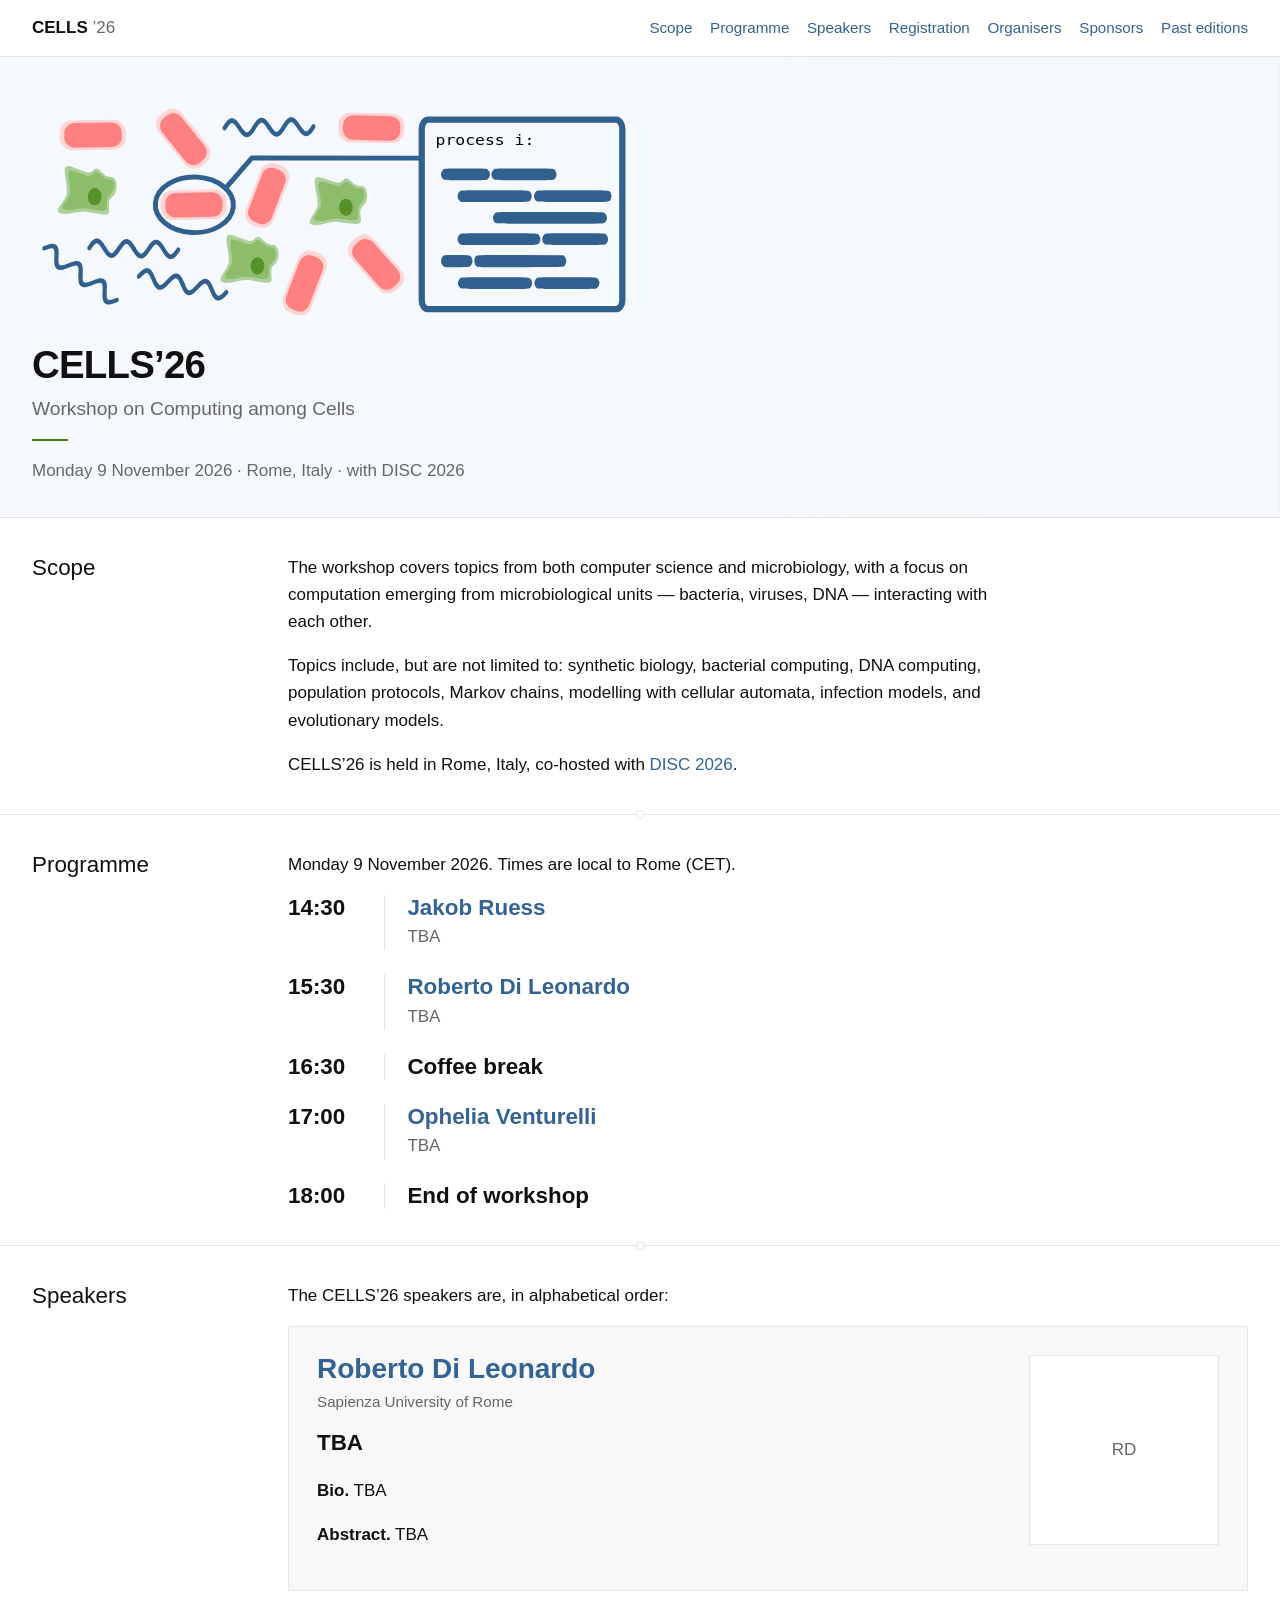
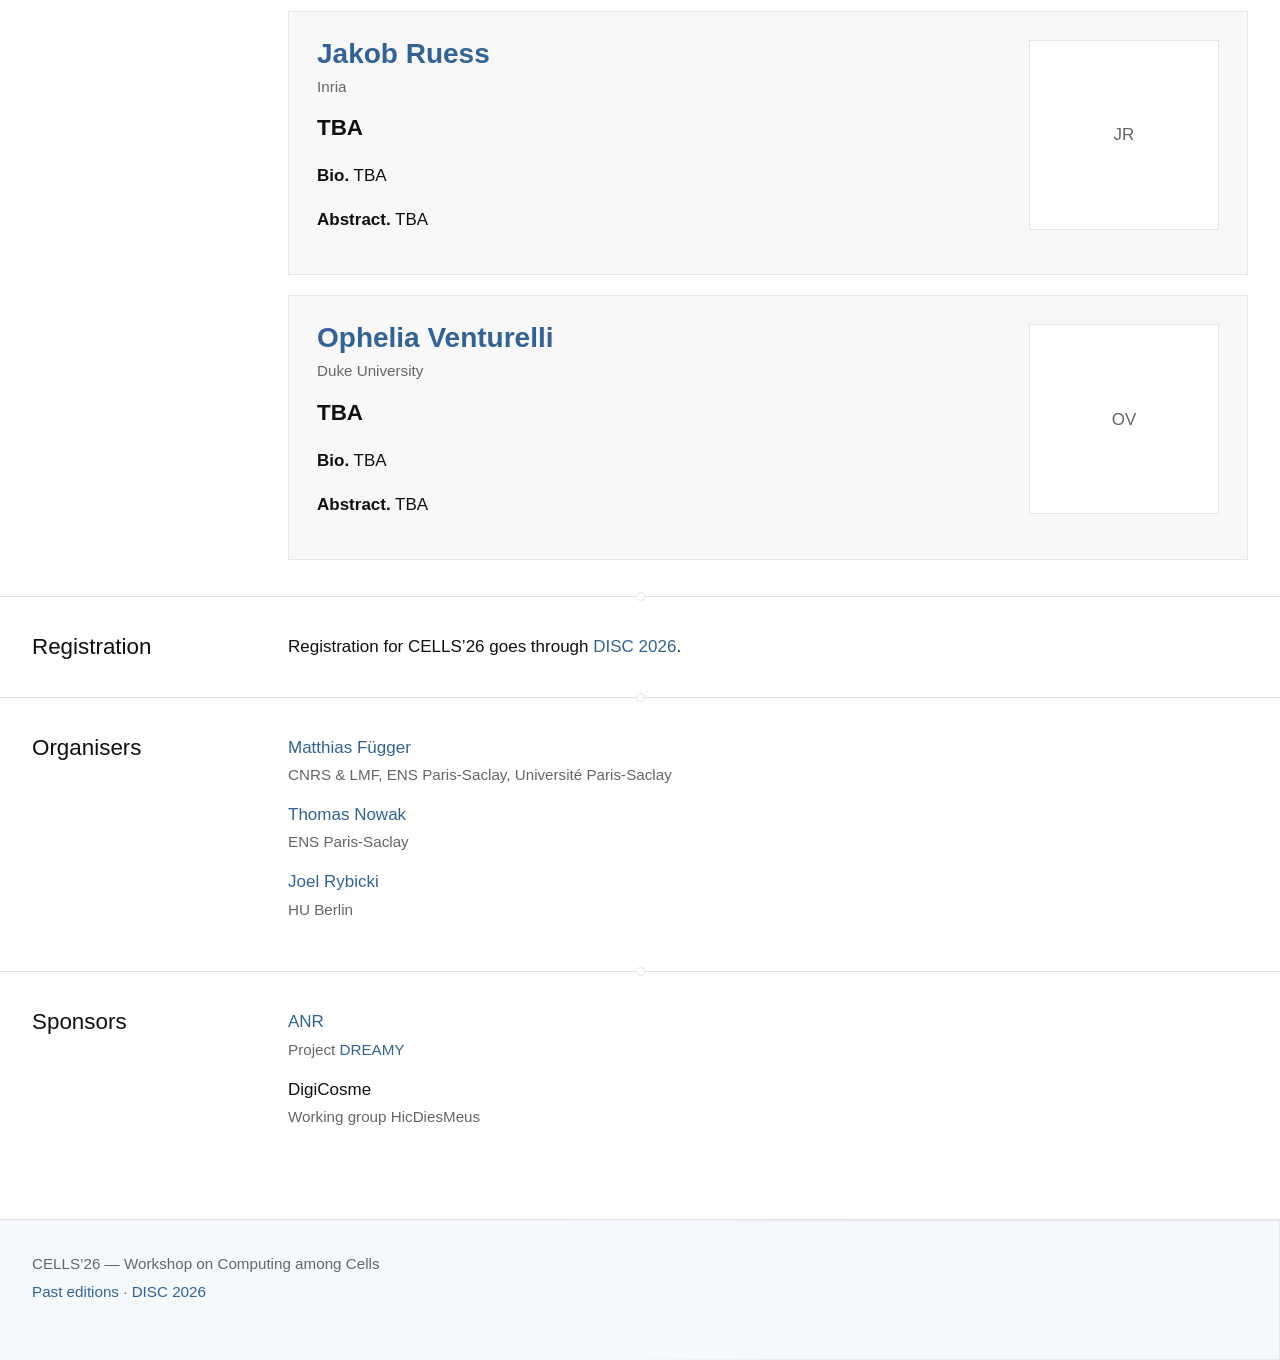
==== commit 71b2fecd: "minor cleaning" ====
--- a/2026/index.html
+++ b/2026/index.html
@@ -7,13 +7,7 @@
 <meta name="description" content="CELLS'26, the workshop on Computing among Cells, on 9 November 2026 in Rome, Italy, with DISC 2026. Scope, programme, invited speakers and registration.">
 <link rel="icon" href="../assets/img/cells.svg" type="image/svg+xml">
 <link rel="stylesheet" href="../assets/css/site.css">
-<!--
-  CELLS'26.
-  Still to fill in: the DISC'26 links, the registration link, and for each
-  speaker the photograph plus the talk title, bio and abstract (all "TBA").
-  To add a photo: put the file in ../assets/img/ and swap that speaker's
-  placeholder for the <img> line commented out just above it.
--->
+<!-- CELLS'26. Outstanding items are marked TODO below. -->
 </head>
 <body>
 
@@ -37,127 +31,11 @@
 </header>
 
 <div class="masthead">
-  <!-- Decorative: drifting rod cells and strands. Delete this <svg> to remove. -->
-  <svg class="banner-motif" viewBox="0 0 900 120" preserveAspectRatio="xMaxYMid slice"
-       aria-hidden="true" focusable="false">
-    <defs><rect id="c-rod" x="-6" y="-2.3" width="12" height="4.6" rx="2.3" fill="#31608f" fill-opacity=".22" stroke="#31608f" stroke-opacity=".6" stroke-width=".9"/><path id="c-strand" d="M-7.5 0C-4.5-3-2 3 0 0 2-3 4.5 3 7.5 0" fill="none" stroke="#31608f" stroke-opacity=".6" stroke-width=".9" stroke-linecap="round"/></defs>
-    <g transform="translate(834 99) rotate(-6) scale(1.035)"><g class="m a5"><g class="daughter right"><use href="#c-rod"/></g><g class="mother right"><use href="#c-rod"/></g></g></g>
-    <g transform="translate(758 80) rotate(72) scale(1.057)"><g class="m a6"><g class="daughter down"><use href="#c-rod"/></g><g class="mother down"><use href="#c-rod"/></g></g></g>
-    <g transform="translate(685 65) rotate(323) scale(1.004)"><g class="m a1"><use href="#c-rod"/></g></g>
-    <g transform="translate(341 94) rotate(78) scale(1.002)"><g class="m b8"><use href="#c-strand"/></g></g>
-    <g transform="translate(506 67) rotate(357) scale(0.979)"><g class="m a4"><use href="#c-rod"/></g></g>
-    <g transform="translate(867 78) rotate(18) scale(1.099)"><g class="m a1"><use href="#c-rod"/></g></g>
-    <g transform="translate(574 43) rotate(123) scale(0.958)"><g class="m a3"><use href="#c-rod"/></g></g>
-    <g transform="translate(804 26) rotate(161) scale(0.93)"><g class="m a2"><use href="#c-rod"/></g></g>
-    <g transform="translate(657 92) rotate(213) scale(0.952)"><g class="m b6"><use href="#c-strand"/></g></g>
-    <g transform="translate(366 48) rotate(204) scale(0.952)"><g class="m a8"><use href="#c-rod"/></g></g>
-    <g transform="translate(746 39) rotate(314) scale(0.965)"><g class="m b4"><use href="#c-strand"/></g></g>
-    <g transform="translate(738 74) rotate(299) scale(0.954)"><g class="m a7"><use href="#c-rod"/></g></g>
-    <g transform="translate(548 51) rotate(313) scale(0.922)"><g class="m a2"><use href="#c-rod"/></g></g>
-    <g transform="translate(540 67) rotate(204) scale(0.965)"><g class="m b4"><use href="#c-strand"/></g></g>
-    <g transform="translate(675 18) rotate(321) scale(0.962)"><g class="m a1"><use href="#c-rod"/></g></g>
-    <g transform="translate(615 58) rotate(328) scale(1.014)"><g class="m a4"><use href="#c-rod"/></g></g>
-    <g transform="translate(719 90) rotate(157) scale(0.94)"><g class="m a7"><use href="#c-rod"/></g></g>
-    <g transform="translate(440 76) rotate(162) scale(0.914)"><g class="m b5"><use href="#c-strand"/></g></g>
-    <g transform="translate(654 63) rotate(266) scale(0.941)"><g class="m a3"><use href="#c-rod"/></g></g>
-    <g transform="translate(470 75) rotate(61) scale(1.008)"><g class="m a7"><use href="#c-rod"/></g></g>
-    <g transform="translate(883 85) rotate(130) scale(0.978)"><g class="m b3"><use href="#c-strand"/></g></g>
-    <g transform="translate(416 82) rotate(56) scale(1.047)"><g class="m a2"><use href="#c-rod"/></g></g>
-    <g transform="translate(756 12) rotate(352) scale(1.061)"><g class="m b3"><use href="#c-strand"/></g></g>
-    <g transform="translate(618 14) rotate(134) scale(0.983)"><g class="m a8"><use href="#c-rod"/></g></g>
-    <g transform="translate(560 73) rotate(314) scale(0.92)"><g class="m a3"><use href="#c-rod"/></g></g>
-    <g transform="translate(484 102) rotate(291) scale(1.046)"><g class="m b3"><use href="#c-strand"/></g></g>
-    <g transform="translate(777 81) rotate(131) scale(1.051)"><g class="m b1"><use href="#c-strand"/></g></g>
-    <g transform="translate(822 63) rotate(105) scale(0.979)"><g class="m a1"><use href="#c-rod"/></g></g>
-    <g transform="translate(374 95) rotate(139) scale(1.032)"><g class="m b4"><use href="#c-strand"/></g></g>
-    <g transform="translate(715 69) rotate(276) scale(0.96)"><g class="m b4"><use href="#c-strand"/></g></g>
-    <g transform="translate(724 44) rotate(155) scale(1.083)"><g class="m b3"><use href="#c-strand"/></g></g>
-    <g transform="translate(508 44) rotate(214) scale(1.067)"><g class="m a3"><use href="#c-rod"/></g></g>
-    <g transform="translate(693 37) rotate(86) scale(1.058)"><g class="m a5"><use href="#c-rod"/></g></g>
-    <g transform="translate(591 32) rotate(244) scale(1.091)"><g class="m a6"><use href="#c-rod"/></g></g>
-    <g transform="translate(644 22) rotate(105) scale(0.947)"><g class="m a4"><use href="#c-rod"/></g></g>
-    <g transform="translate(584 98) rotate(205) scale(1.009)"><g class="m a4"><use href="#c-rod"/></g></g>
-    <g transform="translate(576 81) rotate(99) scale(1.046)"><g class="m b3"><use href="#c-strand"/></g></g>
-    <g transform="translate(555 20) rotate(309) scale(1.06)"><g class="m b4"><use href="#c-strand"/></g></g>
-    <g transform="translate(445 20) rotate(41) scale(0.978)"><g class="m a7"><use href="#c-rod"/></g></g>
-    <g transform="translate(858 24) rotate(59) scale(0.928)"><g class="m a5"><use href="#c-rod"/></g></g>
-    <g transform="translate(772 29) rotate(217) scale(1.025)"><g class="m a1"><use href="#c-rod"/></g></g>
-    <g transform="translate(610 32) rotate(226) scale(0.921)"><g class="m a6"><use href="#c-rod"/></g></g>
-    <g transform="translate(363 29) rotate(285) scale(1.041)"><g class="m a7"><use href="#c-rod"/></g></g>
-    <g transform="translate(474 33) rotate(265) scale(0.901)"><g class="m a3"><use href="#c-rod"/></g></g>
-    <g transform="translate(716 107) rotate(231) scale(0.991)"><g class="m b3"><use href="#c-strand"/></g></g>
-    <g transform="translate(840 43) rotate(295) scale(0.996)"><g class="m a5"><use href="#c-rod"/></g></g>
-    <g transform="translate(806 97) rotate(183) scale(0.924)"><g class="m b2"><use href="#c-strand"/></g></g>
-    <g transform="translate(611 104) rotate(315) scale(0.996)"><g class="m a6"><use href="#c-rod"/></g></g>
-    <g transform="translate(431 38) rotate(117) scale(1.0)"><g class="m b5"><use href="#c-strand"/></g></g>
-    <g transform="translate(526 94) rotate(107) scale(0.974)"><g class="m a1"><use href="#c-rod"/></g></g>
-    <g transform="translate(785 41) rotate(248) scale(1.079)"><g class="m a6"><use href="#c-rod"/></g></g>
-    <g transform="translate(495 83) rotate(3) scale(1.073)"><g class="m b2"><use href="#c-strand"/></g></g>
-    <g transform="translate(880 55) rotate(187) scale(1.078)"><g class="m a5"><use href="#c-rod"/></g></g>
-    <g transform="translate(863 94) rotate(6) scale(0.949)"><g class="m b6"><use href="#c-strand"/></g></g>
-    <g transform="translate(537 30) rotate(309) scale(0.905)"><g class="m b5"><use href="#c-strand"/></g></g>
-    <g transform="translate(339 28) rotate(312) scale(0.975)"><g class="m a8"><use href="#c-rod"/></g></g>
-    <g transform="translate(722 18) rotate(283) scale(0.923)"><g class="m a6"><use href="#c-rod"/></g></g>
-    <g transform="translate(544 94) rotate(117) scale(1.041)"><g class="m a3"><use href="#c-rod"/></g></g>
-    <g transform="translate(885 21) rotate(330) scale(0.953)"><g class="m b8"><use href="#c-strand"/></g></g>
-    <g transform="translate(383 21) rotate(109) scale(0.926)"><g class="m a8"><use href="#c-rod"/></g></g>
-    <g transform="translate(351 65) rotate(51) scale(0.957)"><g class="m a3"><use href="#c-rod"/></g></g>
-    <g transform="translate(768 107) rotate(31) scale(0.981)"><g class="m a1"><use href="#c-rod"/></g></g>
-    <g transform="translate(631 85) rotate(60) scale(1.047)"><g class="m b5"><use href="#c-strand"/></g></g>
-    <g transform="translate(765 59) rotate(13) scale(0.992)"><g class="m b1"><use href="#c-strand"/></g></g>
-    <g transform="translate(805 42) rotate(181) scale(0.96)"><g class="m b6"><use href="#c-strand"/></g></g>
-    <g transform="translate(738 97) rotate(116) scale(1.035)"><g class="m a7"><use href="#c-rod"/></g></g>
-    <g transform="translate(462 45) rotate(330) scale(0.909)"><g class="m b1"><use href="#c-strand"/></g></g>
-    <g transform="translate(564 105) rotate(216) scale(0.942)"><g class="m a7"><use href="#c-rod"/></g></g>
-    <g transform="translate(408 33) rotate(165) scale(1.037)"><g class="m b6"><use href="#c-strand"/></g></g>
-    <g transform="translate(522 78) rotate(260) scale(1.05)"><g class="m a7"><use href="#c-rod"/></g></g>
-    <g transform="translate(493 28) rotate(305) scale(0.92)"><g class="m a1"><use href="#c-rod"/></g></g>
-    <g transform="translate(460 15) rotate(103) scale(0.913)"><g class="m b8"><use href="#c-strand"/></g></g>
-    <g transform="translate(803 74) rotate(266) scale(1.001)"><g class="m b1"><use href="#c-strand"/></g></g>
-    <g transform="translate(389 99) rotate(70) scale(1.031)"><g class="m b3"><use href="#c-strand"/></g></g>
-    <g transform="translate(466 106) rotate(246) scale(0.903)"><g class="m a4"><use href="#c-rod"/></g></g>
-    <g transform="translate(664 45) rotate(286) scale(0.987)"><g class="m a2"><use href="#c-rod"/></g></g>
-    <g transform="translate(426 97) rotate(138) scale(0.955)"><g class="m a4"><use href="#c-rod"/></g></g>
-    <g transform="translate(672 85) rotate(35) scale(0.917)"><g class="m a8"><use href="#c-rod"/></g></g>
-    <g transform="translate(635 62) rotate(70) scale(0.934)"><g class="m a6"><use href="#c-rod"/></g></g>
-    <g transform="translate(423 20) rotate(226) scale(0.957)"><g class="m a6"><use href="#c-rod"/></g></g>
-    <g transform="translate(824 47) rotate(211) scale(0.993)"><g class="m b5"><use href="#c-strand"/></g></g>
-    <g transform="translate(841 79) rotate(214) scale(0.922)"><g class="m b8"><use href="#c-strand"/></g></g>
-    <g transform="translate(695 109) rotate(220) scale(1.024)"><g class="m b2"><use href="#c-strand"/></g></g>
-    <g transform="translate(500 101) rotate(35) scale(1.076)"><g class="m b6"><use href="#c-strand"/></g></g>
-    <g transform="translate(853 58) rotate(274) scale(1.037)"><g class="m a5"><use href="#c-rod"/></g></g>
-    <g transform="translate(486 56) rotate(222) scale(0.914)"><g class="m b1"><use href="#c-strand"/></g></g>
-    <g transform="translate(827 21) rotate(204) scale(1.03)"><g class="m b7"><use href="#c-strand"/></g></g>
-    <g transform="translate(383 54) rotate(13) scale(1.027)"><g class="m b2"><use href="#c-strand"/></g></g>
-    <g transform="translate(741 20) rotate(63) scale(0.902)"><g class="m a4"><use href="#c-rod"/></g></g>
-    <g transform="translate(528 14) rotate(102) scale(0.977)"><g class="m a6"><use href="#c-rod"/></g></g>
-    <g transform="translate(602 14) rotate(347) scale(1.031)"><g class="m b6"><use href="#c-strand"/></g></g>
-    <g transform="translate(510 14) rotate(61) scale(1.09)"><g class="m a3"><use href="#c-rod"/></g></g>
-    <g transform="translate(368 66) rotate(155) scale(1.086)"><g class="m a6"><use href="#c-rod"/></g></g>
-    <g transform="translate(381 77) rotate(142) scale(1.014)"><g class="m a5"><use href="#c-rod"/></g></g>
-    <g transform="translate(698 78) rotate(135) scale(1.018)"><g class="m a2"><use href="#c-rod"/></g></g>
-    <g transform="translate(573 61) rotate(205) scale(1.092)"><g class="m a5"><use href="#c-rod"/></g></g>
-    <g transform="translate(453 60) rotate(151) scale(0.942)"><g class="m b6"><use href="#c-strand"/></g></g>
-    <g transform="translate(420 66) rotate(176) scale(1.002)"><g class="m a5"><use href="#c-rod"/></g></g>
-    <g transform="translate(449 94) rotate(290) scale(0.912)"><g class="m a3"><use href="#c-rod"/></g></g>
-    <g transform="translate(575 24) rotate(141) scale(1.055)"><g class="m a2"><use href="#c-rod"/></g></g>
-    <g transform="translate(353 81) rotate(59) scale(1.031)"><g class="m b3"><use href="#c-strand"/></g></g>
-    <g transform="translate(517 108) rotate(360) scale(0.942)"><g class="m a5"><use href="#c-rod"/></g></g>
-    <g transform="translate(348 48) rotate(322) scale(0.939)"><g class="m b8"><use href="#c-strand"/></g></g>
-    <g transform="translate(676 101) rotate(278) scale(1.005)"><g class="m b3"><use href="#c-strand"/></g></g>
-    <g transform="translate(601 68) rotate(295) scale(1.05)"><g class="m a1"><use href="#c-rod"/></g></g>
-    <g transform="translate(628 40) rotate(20) scale(0.927)"><g class="m b2"><use href="#c-strand"/></g></g>
-    <g transform="translate(614 85) rotate(14) scale(0.965)"><g class="m a7"><use href="#c-rod"/></g></g>
-    <g transform="translate(892 37) rotate(311) scale(1.003)"><g class="m b1"><use href="#c-strand"/></g></g>
-    <g transform="translate(405 17) rotate(282) scale(0.952)"><g class="m b4"><use href="#c-strand"/></g></g>
-    <g transform="translate(709 51) rotate(256) scale(1.077)"><g class="m a6"><use href="#c-rod"/></g></g>
-    <g transform="translate(842 14) rotate(253) scale(1.045)"><g class="m a5"><use href="#c-rod"/></g></g>
-    <g transform="translate(793 61) rotate(144) scale(1.091)"><g class="m a8"><use href="#c-rod"/></g></g>
-    <g transform="translate(368 13) rotate(115) scale(1.028)"><g class="m b7"><use href="#c-strand"/></g></g>
-    <g transform="translate(703 17) rotate(316) scale(1.036)"><g class="m b3"><use href="#c-strand"/></g></g>
-    <g transform="translate(397 74) rotate(183) scale(0.957)"><g class="m a1"><use href="#c-rod"/></g></g>
-    <g transform="translate(864 41) rotate(107) scale(1.001)"><g class="m a1"><use href="#c-rod"/></g></g>
-  </svg>
+  <picture class="banner-motif">
+    <source media="(prefers-reduced-motion: reduce), (prefers-reduced-data: reduce), (update: slow)"
+            srcset="../assets/img/banner-static.svg">
+    <img src="../assets/img/banner.svg" alt="" width="900" height="120">
+  </picture>
   <div class="container">
     <img class="masthead__logo" src="../assets/img/cells.svg" alt="" width="520" height="191">
     <h1>CELLS&rsquo;26</h1>
@@ -202,14 +80,14 @@
             <p class="time">14:30</p>
             <div class="programme__body">
               <p class="programme__name"><a href="#speaker-ruess">Jakob Ruess</a></p>
-              <p class="talk todo">TBA</p>
+              <p class="talk">TBA</p>
             </div>
           </li>
           <li>
             <p class="time">15:30</p>
             <div class="programme__body">
               <p class="programme__name"><a href="#speaker-di-leonardo">Roberto Di Leonardo</a></p>
-              <p class="talk todo">TBA</p>
+              <p class="talk">TBA</p>
             </div>
           </li>
           <li>
@@ -222,7 +100,7 @@
             <p class="time">17:00</p>
             <div class="programme__body">
               <p class="programme__name"><a href="#speaker-venturelli">Ophelia Venturelli</a></p>
-              <p class="talk todo">TBA</p>
+              <p class="talk">TBA</p>
             </div>
           </li>
           <li>
@@ -248,9 +126,9 @@
           <div class="speaker__placeholder" role="img" aria-label="Photograph of Roberto Di Leonardo to follow">RD</div>
           <h3 class="speaker__name"><a href="https://www.roma1.infn.it/~dileorob/">Roberto Di Leonardo</a></h3>
           <p class="speaker__affiliation">Sapienza University of Rome</p>
-          <p class="speaker__title todo">TBA</p>
-          <p class="speaker__bio todo"><span class="label">Bio.</span> TBA</p>
-          <p class="speaker__abstract todo"><span class="label">Abstract.</span> TBA</p>
+          <p class="speaker__title">TBA</p>
+          <p class="speaker__bio"><span class="label">Bio.</span> TBA</p>
+          <p class="speaker__abstract"><span class="label">Abstract.</span> TBA</p>
         </article>
 
         <article class="speaker" id="speaker-ruess">
@@ -259,9 +137,9 @@
           <div class="speaker__placeholder" role="img" aria-label="Photograph of Jakob Ruess to follow">JR</div>
           <h3 class="speaker__name"><a href="https://www.inria.fr/en/jakob-ruess">Jakob Ruess</a></h3>
           <p class="speaker__affiliation">Inria</p>
-          <p class="speaker__title todo">TBA</p>
-          <p class="speaker__bio todo"><span class="label">Bio.</span> TBA</p>
-          <p class="speaker__abstract todo"><span class="label">Abstract.</span> TBA</p>
+          <p class="speaker__title">TBA</p>
+          <p class="speaker__bio"><span class="label">Bio.</span> TBA</p>
+          <p class="speaker__abstract"><span class="label">Abstract.</span> TBA</p>
         </article>
 
         <article class="speaker" id="speaker-venturelli">
@@ -270,9 +148,9 @@
           <div class="speaker__placeholder" role="img" aria-label="Photograph of Ophelia Venturelli to follow">OV</div>
           <h3 class="speaker__name"><a href="https://www.venturellilab.org/">Ophelia Venturelli</a></h3>
           <p class="speaker__affiliation">Duke University</p>
-          <p class="speaker__title todo">TBA</p>
-          <p class="speaker__bio todo"><span class="label">Bio.</span> TBA</p>
-          <p class="speaker__abstract todo"><span class="label">Abstract.</span> TBA</p>
+          <p class="speaker__title">TBA</p>
+          <p class="speaker__bio"><span class="label">Bio.</span> TBA</p>
+          <p class="speaker__abstract"><span class="label">Abstract.</span> TBA</p>
         </article>
 
       </div>
@@ -283,8 +161,6 @@
     <div class="container section__grid">
       <h2 class="section__label" id="registration">Registration</h2>
       <div class="section__body measure">
-        <!-- TODO: replace with the DISC'26 registration link, and a webcast sign-up if the
-             workshop is streamed as in 2020-2022. -->
         <p>
           Registration for CELLS&rsquo;26 goes through
           <a href="https://www.disc-conference.org/wp/disc2026/">DISC&nbsp;2026</a>.
@@ -297,7 +173,6 @@
     <div class="container section__grid">
       <h2 class="section__label" id="organisers">Organisers</h2>
       <div class="section__body">
-        <!-- TODO: confirm the CELLS'26 committee; carried over from CELLS'22. -->
         <ul class="plain">
           <li>
             <a href="https://home.lmf.cnrs.fr/MatthiasFuegger">Matthias Függer</a><br>
@@ -320,10 +195,6 @@
     <div class="container section__grid">
       <h2 class="section__label" id="sponsors">Sponsors</h2>
       <div class="section__body">
-        <!-- TODO: confirm sponsors for 2026; carried over from CELLS'22. The DigiCosme and
-             HicDiesMeus links were dropped: digicosme.lri.fr and parsys.lri.fr no longer
-             resolve. Add current addresses if they exist. To show a logo, put the
-             file in ../assets/img/ and add an <img> before the name. -->
         <ul class="plain">
           <li>
             <a href="https://anr.fr">ANR</a><br>
@@ -341,46 +212,7 @@
 </main>
 
 <footer class="site-footer">
-  <!-- The same motif as the banner, standing still. -->
-  <svg class="footer-motif" viewBox="0 0 900 41" preserveAspectRatio="xMaxYMid slice"
-       aria-hidden="true" focusable="false">
-    <g transform="translate(865 23) rotate(242) scale(1.076)"><use href="#c-strand"/></g>
-    <g transform="translate(640 10) rotate(187) scale(1.006)"><use href="#c-strand"/></g>
-    <g transform="translate(438 9) rotate(66) scale(1.039)"><use href="#c-rod"/></g>
-    <g transform="translate(790 25) rotate(154) scale(0.906)"><use href="#c-rod"/></g>
-    <g transform="translate(340 25) rotate(191) scale(0.991)"><use href="#c-strand"/></g>
-    <g transform="translate(671 15) rotate(200) scale(0.986)"><use href="#c-rod"/></g>
-    <g transform="translate(643 28) rotate(281) scale(0.930)"><use href="#c-rod"/></g>
-    <g transform="translate(471 26) rotate(306) scale(1.051)"><use href="#c-rod"/></g>
-    <g transform="translate(838 21) rotate(242) scale(0.915)"><use href="#c-strand"/></g>
-    <g transform="translate(707 10) rotate(261) scale(1.080)"><use href="#c-rod"/></g>
-    <g transform="translate(545 8) rotate(16) scale(1.003)"><use href="#c-rod"/></g>
-    <g transform="translate(425 27) rotate(219) scale(1.000)"><use href="#c-rod"/></g>
-    <g transform="translate(593 7) rotate(197) scale(1.059)"><use href="#c-rod"/></g>
-    <g transform="translate(891 15) rotate(75) scale(0.950)"><use href="#c-rod"/></g>
-    <g transform="translate(801 8) rotate(279) scale(0.952)"><use href="#c-strand"/></g>
-    <g transform="translate(758 32) rotate(305) scale(0.938)"><use href="#c-rod"/></g>
-    <g transform="translate(825 15) rotate(61) scale(0.981)"><use href="#c-strand"/></g>
-    <g transform="translate(386 12) rotate(253) scale(0.965)"><use href="#c-rod"/></g>
-    <g transform="translate(441 33) rotate(94) scale(1.059)"><use href="#c-strand"/></g>
-    <g transform="translate(718 22) rotate(233) scale(1.016)"><use href="#c-strand"/></g>
-    <g transform="translate(806 26) rotate(96) scale(1.031)"><use href="#c-rod"/></g>
-    <g transform="translate(620 33) rotate(42) scale(0.990)"><use href="#c-rod"/></g>
-    <g transform="translate(876 8) rotate(262) scale(1.080)"><use href="#c-rod"/></g>
-    <g transform="translate(770 14) rotate(187) scale(1.063)"><use href="#c-rod"/></g>
-    <g transform="translate(512 13) rotate(42) scale(0.969)"><use href="#c-strand"/></g>
-    <g transform="translate(395 26) rotate(299) scale(0.911)"><use href="#c-strand"/></g>
-    <g transform="translate(408 7) rotate(212) scale(1.016)"><use href="#c-strand"/></g>
-    <g transform="translate(486 13) rotate(283) scale(1.059)"><use href="#c-rod"/></g>
-    <g transform="translate(345 10) rotate(259) scale(0.985)"><use href="#c-rod"/></g>
-    <g transform="translate(567 18) rotate(233) scale(1.053)"><use href="#c-rod"/></g>
-    <g transform="translate(692 21) rotate(273) scale(0.955)"><use href="#c-rod"/></g>
-    <g transform="translate(608 19) rotate(121) scale(0.977)"><use href="#c-strand"/></g>
-    <g transform="translate(505 29) rotate(64) scale(0.931)"><use href="#c-strand"/></g>
-    <g transform="translate(856 6) rotate(32) scale(0.942)"><use href="#c-strand"/></g>
-    <g transform="translate(521 34) rotate(340) scale(1.014)"><use href="#c-rod"/></g>
-    <g transform="translate(886 31) rotate(351) scale(1.017)"><use href="#c-rod"/></g>
-  </svg>
+  <img class="footer-motif" src="../assets/img/footer.svg" alt="" width="900" height="41">
   <div class="container">
     <p>CELLS&rsquo;26 — Workshop on Computing among Cells</p>
     <p><a href="../">Past editions</a> &middot; <a href="https://www.disc-conference.org/wp/disc2026/">DISC&nbsp;2026</a></p>
--- a/assets/css/site.css
+++ b/assets/css/site.css
@@ -6,28 +6,28 @@
    ========================================================================== */
 
 :root {
-  --ink:       #101010;   /* body text */
-  --ink-soft:  #666666;   /* bios, dates, secondary lines */
+  --ink:       #101010;
+  --ink-soft:  #666666;
   --line:      #e3e3e3;
   --link:      #336394;   /* the mark's blue, muted; kept 3:1 against body text so
                              links stay identifiable without an underline */
   --green:     #3e7e0c;   /* the green of the mark; only the masthead rule uses it */
-  --band:      #f5f9fd;   /* masthead and footer tint */
+  --band:      #f5f9fd;
   --band-soft: #fafcfe;   /* next edition, a shade lighter than the banner */
-  --panel:     #f8f8f8;   /* speaker panels */
-  --panel-line:#e6e6e6;   /* hairline around the speaker panels */
-  --year:      #c9d2dc;   /* the large edition numerals */
+  --panel:     #f8f8f8;
+  --panel-line:#e6e6e6;
+  --year:      #c9d2dc;
 
   --font: -apple-system, BlinkMacSystemFont, "Segoe UI", Roboto, "Helvetica Neue",
           Arial, "Noto Sans", sans-serif;
 
   /* Type scale. Six steps, and nothing on the site uses a size outside them. */
-  --t-sm:   .95rem;      /* dates, affiliations, nav, footer */
-  --t-base: 1.0625rem;   /* body copy */
-  --t-md:   1.2rem;      /* tagline, plain h3 */
-  --t-lg:   1.4rem;      /* section headings, programme, talk titles */
+  --t-sm:   .95rem;
+  --t-base: 1.0625rem;
+  --t-md:   1.2rem;
+  --t-lg:   1.4rem;
   --t-xl:   clamp(1.45rem, 1.15rem + 1.4vw, 1.75rem);   /* speaker names */
-  --t-2xl:  clamp(1.85rem, 1.35rem + 2.4vw, 2.4rem);    /* page title, edition names, years */
+  --t-2xl:  clamp(1.85rem, 1.35rem + 2.4vw, 2.4rem);
 
   /* Three weights only: light for display, regular for text, semibold for emphasis. */
   --w-display: 300;
@@ -35,7 +35,7 @@
   --w-bold:    600;
 
   --tracking-display: -.02em;   /* tightening, applied only at --t-2xl */
-  --measure: 44rem;       /* reading width */
+  --measure: 44rem;
   --page: 76rem;
 }
 
@@ -88,9 +88,6 @@
 @media (min-width: 46rem) { .nav { margin-left: auto; } }
 
 /* --- Masthead ----------------------------------------------------------- */
-/* Pale tinted band. The drifting cells behind it are an inline <svg> in the
-   page markup, styled as .banner-motif below. */
-
 .masthead {
   position: relative;
   background: var(--band);
@@ -99,14 +96,7 @@
   overflow: hidden;
 }
 
-/* A dense, translucent blue field of rod cells and strands drifting behind the
-   masthead. Each shape is drawn around its own origin inside a positioning <g>,
-   so the transforms below rotate it in place without needing transform-origin.
-
-   The viewBox is far wider than it needs to be (900 x 120). With slice, the scale
-   is max(width/900, height/120), so up to a 3000px window the height decides it:
-   widening the window reveals more of the field instead of magnifying it. */
-.banner-motif {
+.banner-motif, .banner-motif img {
   position: absolute; inset: 0; width: 100%; height: 100%;
   opacity: .3; pointer-events: none;
   /* The shapes live in the right-hand part of the viewBox, and this fade keeps
@@ -115,122 +105,8 @@
           mask-image: linear-gradient(to right, transparent 0 56%, #000 80%);
 }
 
-.m { animation: 22s ease-in-out infinite alternate; }
-
-@keyframes float1 {
-  from { transform: translate(4px, -2px) rotate(9deg); }
-  to   { transform: translate(-4px, 2px) rotate(-9deg); }
-}
-@keyframes float2 {
-  from { transform: translate(-3.5px, -3px) rotate(-7deg); }
-  to   { transform: translate(3.5px, 3px) rotate(7deg); }
-}
-@keyframes float3 {
-  from { transform: translate(3px, 3.5px) rotate(-10deg); }
-  to   { transform: translate(-3px, -3.5px) rotate(10deg); }
-}
-@keyframes float4 {
-  from { transform: translate(-4.5px, 1.5px) rotate(7deg); }
-  to   { transform: translate(4.5px, -1.5px) rotate(-7deg); }
-}
-@keyframes float5 {
-  from { transform: translate(-2.5px, -4px) rotate(11deg); }
-  to   { transform: translate(2.5px, 4px) rotate(-11deg); }
-}
-@keyframes float6 {
-  from { transform: translate(4.5px, 1px) rotate(-6deg); }
-  to   { transform: translate(-4.5px, -1px) rotate(6deg); }
-}
-
-@keyframes swim1 {
-  from { transform: translate(-5px, .6px); }
-  to   { transform: translate(5px, -.6px); }
-}
-@keyframes swim2 {
-  from { transform: translate(-3.5px, -1px); }
-  to   { transform: translate(3.5px, 1px); }
-}
-@keyframes swim3 {
-  from { transform: translate(-6px, 0); }
-  to   { transform: translate(6px, 0); }
-}
-
-/* Eight timing slots per shape type, rather than a rule per shape. */
-.m.a1 { animation-name: swim2; animation-duration: 43s; animation-delay: -15s; }
-.m.a2 { animation-name: swim3; animation-duration: 35s; animation-delay: -35s; }
-.m.a3 { animation-name: swim1; animation-duration: 32s; animation-delay: -20s; }
-.m.a4 { animation-name: swim2; animation-duration: 54s; animation-delay: -3s; }
-.m.a5 { animation-name: swim3; animation-duration: 45s; animation-delay: -25s; }
-.m.a6 { animation-name: swim1; animation-duration: 33s; animation-delay: -15s; }
-.m.a7 { animation-name: swim2; animation-duration: 49s; animation-delay: -18s; }
-.m.a8 { animation-name: swim3; animation-duration: 49s; animation-delay: -6s; }
-.m.b1 { animation-name: float2; animation-duration: 38s; animation-delay: -4s; }
-.m.b2 { animation-name: float3; animation-duration: 44s; animation-delay: -37s; }
-.m.b3 { animation-name: float4; animation-duration: 46s; animation-delay: -31s; }
-.m.b4 { animation-name: float5; animation-duration: 41s; animation-delay: -30s; }
-.m.b5 { animation-name: float6; animation-duration: 34s; animation-delay: -12s; }
-.m.b6 { animation-name: float1; animation-duration: 48s; animation-delay: -29s; }
-.m.b7 { animation-name: float2; animation-duration: 42s; animation-delay: -4s; }
-.m.b8 { animation-name: float3; animation-duration: 38s; animation-delay: -8s; }
-
-/* Two rods divide, half a cycle apart, so a division is always some way off.
-   Each is drawn twice and the daughter copy comes first, so it emerges from
-   behind its parent: the pair shrinks as the cell divides and grows back to full
-   size once they have parted. One daughter leaves through the right-hand edge, the
-   other through the bottom. Neither path is hand-drawn: a run-and-tumble simulation
-   (velocity with inertia, occasional tumbles) was run offline and sampled into
-   keyframes, each keyframe's rotation set to the heading of travel, so a cell
-   always points where it is going. */
-.daughter       { animation: 100s linear infinite; }
-.daughter.right { animation-name: divideRight; }
-.daughter.down  { animation-name: divideDown; animation-delay: -50s; }
-.mother         { animation: mother 100s linear infinite; }
-.mother.down    { animation-delay: -50s; }
-
-@keyframes divideRight {
-  0%, 30%  { transform: translate(0, 0) scale(1) rotate(0deg); opacity: 1; }
-  40%   { transform: translate(9px, 0) scale(.62) rotate(0deg); opacity: 1; }
-  52%   { transform: translate(14px, 0) scale(1) rotate(0deg); opacity: 1; }
-  60%   { transform: translate(20px, 0.4px) scale(1) rotate(6deg); opacity: 1; }
-  65%   { transform: translate(29px, 2.2px) scale(1) rotate(18deg); opacity: 1; }
-  69%   { transform: translate(38px, 6.1px) scale(1) rotate(26deg); opacity: 1; }
-  74%   { transform: translate(47px, 8.5px) scale(1) rotate(0deg); opacity: 1; }
-  78%   { transform: translate(56px, 8.6px) scale(1) rotate(-0deg); opacity: 1; }
-  83%   { transform: translate(66px, 8.1px) scale(1) rotate(-14deg); opacity: 1; }
-  87%   { transform: translate(75px, 4.7px) scale(1) rotate(-20deg); }
-  92%   { transform: translate(84px, 3.9px) scale(1) rotate(10deg); }
-  96%   { transform: translate(93px, 5.4px) scale(1) rotate(-8deg); opacity: 0; }
-  100%  { transform: translate(0, 0) scale(1) rotate(0deg); opacity: 0; }
-}
-
-@keyframes divideDown {
-  0%, 30%  { transform: translate(0, 0) scale(1) rotate(0deg); opacity: 1; }
-  40%   { transform: translate(9px, 0) scale(.62) rotate(0deg); opacity: 1; }
-  52%   { transform: translate(14px, 0) scale(1) rotate(0deg); opacity: 1; }
-  60%   { transform: translate(17px, 0.0px) scale(1) rotate(3deg); opacity: 1; }
-  65%   { transform: translate(21px, 0.4px) scale(1) rotate(6deg); opacity: 1; }
-  69%   { transform: translate(25px, 1.0px) scale(1) rotate(15deg); opacity: 1; }
-  74%   { transform: translate(30px, 2.7px) scale(1) rotate(22deg); opacity: 1; }
-  78%   { transform: translate(34px, 4.5px) scale(1) rotate(24deg); opacity: 1; }
-  83%   { transform: translate(39px, 6.7px) scale(1) rotate(24deg); opacity: 1; }
-  87%   { transform: translate(43px, 8.5px) scale(1) rotate(24deg); }
-  92%   { transform: translate(47px, 9.0px) scale(1) rotate(22deg); }
-  96%   { transform: translate(52px, 9.0px) scale(1) rotate(20deg); opacity: 0; }
-  100%  { transform: translate(0, 0) scale(1) rotate(0deg); opacity: 0; }
-}
-
-/* The parent shrinks as it divides, then grows back with its daughter. */
-@keyframes mother {
-  0%, 30%  { transform: scale(1); }
-  40%      { transform: scale(.62); }
-  52%, 100% { transform: scale(1); }
-}
-
-/* !important is needed here: the per-shape rules above are .m.a1 and .daughter.right,
-   which outrank a plain .m selector and would otherwise keep their animation-name. */
 @media (prefers-reduced-motion: reduce) {
-  .m, .daughter, .mother { animation: none !important; }
-}
+  .m, }
 
 .masthead .container { position: relative; }
 .masthead__logo { width: min(100%, 38rem); display: block; margin-bottom: 1.25rem; }
@@ -247,7 +123,6 @@
 }
 
 /* --- Sections: heading in the left column, as on the original site ------ */
-/* Sections are separated by a hairline carrying a small cell glyph. */
 
 .section { position: relative; padding: 2.25rem 0; border-top: 1px solid var(--line); }
 .section::before {
@@ -259,9 +134,8 @@
 .section:first-of-type { border-top: 0; }
 .section:first-of-type::before { display: none; }
 
-/* The next edition's section is tinted the full width of the window, filling the
-   space between the rule above it and the rule below. The cell glyph sits astride
-   those rules, so it is filled half in one ground and half in the other. */
+/* Tinted the full width of the window. The cell glyph straddles the rule, so it
+   is filled half in one ground and half in the other. */
 .section--next { background: var(--band-soft); }
 .section--next::before {
   background: linear-gradient(to bottom, #fff 50%, var(--band-soft) 50%);
@@ -292,7 +166,6 @@
   letter-spacing: var(--tracking-display); color: var(--year); margin: 0;
 }
 .edition__body > :last-child { margin-bottom: 0; }
-/* The next edition is set bolder than the ones that have happened. */
 .edition--next .edition__name { font-weight: var(--w-bold); }
 .edition--next .edition__year { font-weight: var(--w-body); color: var(--ink-soft); }
 
@@ -301,8 +174,7 @@
   letter-spacing: var(--tracking-display);
 }
 .edition__when { margin: 0 0 .45rem; color: var(--ink-soft); font-size: var(--t-sm); }
-/* The DISC links sit inside this line, so they take its colour and are marked
-   only by the hover underline every other link gets. */
+/* The DISC links take this line's colour; only the hover underline marks them. */
 .edition__when a { color: inherit; }
 .edition__people { margin: 0 0 .3rem; }
 .edition__people:last-child { margin-bottom: 0; }
@@ -314,8 +186,6 @@
 
 /* --- Programme ---------------------------------------------------------- */
 
-/* Built like the editions list on the index — a numeral in the gutter, a
-   hairline, then the entry — but at a smaller scale. */
 .programme { list-style: none; padding: 0; margin: 0; --time-col: 4.5rem; }
 .programme > li { display: grid; grid-template-columns: 1fr; gap: .2rem; margin: 0 0 1.5rem; }
 .programme > li:last-child { margin-bottom: 0; }
@@ -335,8 +205,6 @@
 
 /* --- Speakers ----------------------------------------------------------- */
 
-/* Each speaker sits on its own panel: a hairline and a pale neutral ground,
-   no shadow, no rounded corners. */
 .speaker {
   background: var(--panel);
   border: 1px solid var(--panel-line);
@@ -360,7 +228,6 @@
 .speaker__name { margin: 0 0 .25rem; font-size: var(--t-xl); font-weight: var(--w-bold); }
 .speaker__affiliation { color: var(--ink-soft); font-size: var(--t-sm); margin: 0 0 .7rem; }
 .speaker__title { color: var(--ink); margin: 0 0 1rem; font-size: var(--t-lg); font-weight: var(--w-bold); }
-.speaker__bio { color: var(--ink-soft); }
 .label { font-weight: var(--w-bold); }
 
 @media (max-width: 40rem) {
@@ -374,15 +241,13 @@
 .plain > li { margin: 0 0 .8rem; }
 .plain .where { color: var(--ink-soft); font-size: var(--t-sm); }
 
-.todo { color: var(--ink-soft); }
-
 /* --- Footer ------------------------------------------------------------- */
 
 .site-footer { position: relative; overflow: hidden; background: var(--band);
                border-top: 1px solid var(--line); margin-top: 2.5rem; padding: 2rem 0 3.25rem;
                color: var(--ink-soft); font-size: var(--t-sm); }
 
-/* The banner motif again, blue and still, behind the footer. */
+/* The same field as the banner, standing still. */
 .footer-motif {
   position: absolute; inset: 0; width: 100%; height: 100%;
   opacity: .26; pointer-events: none;
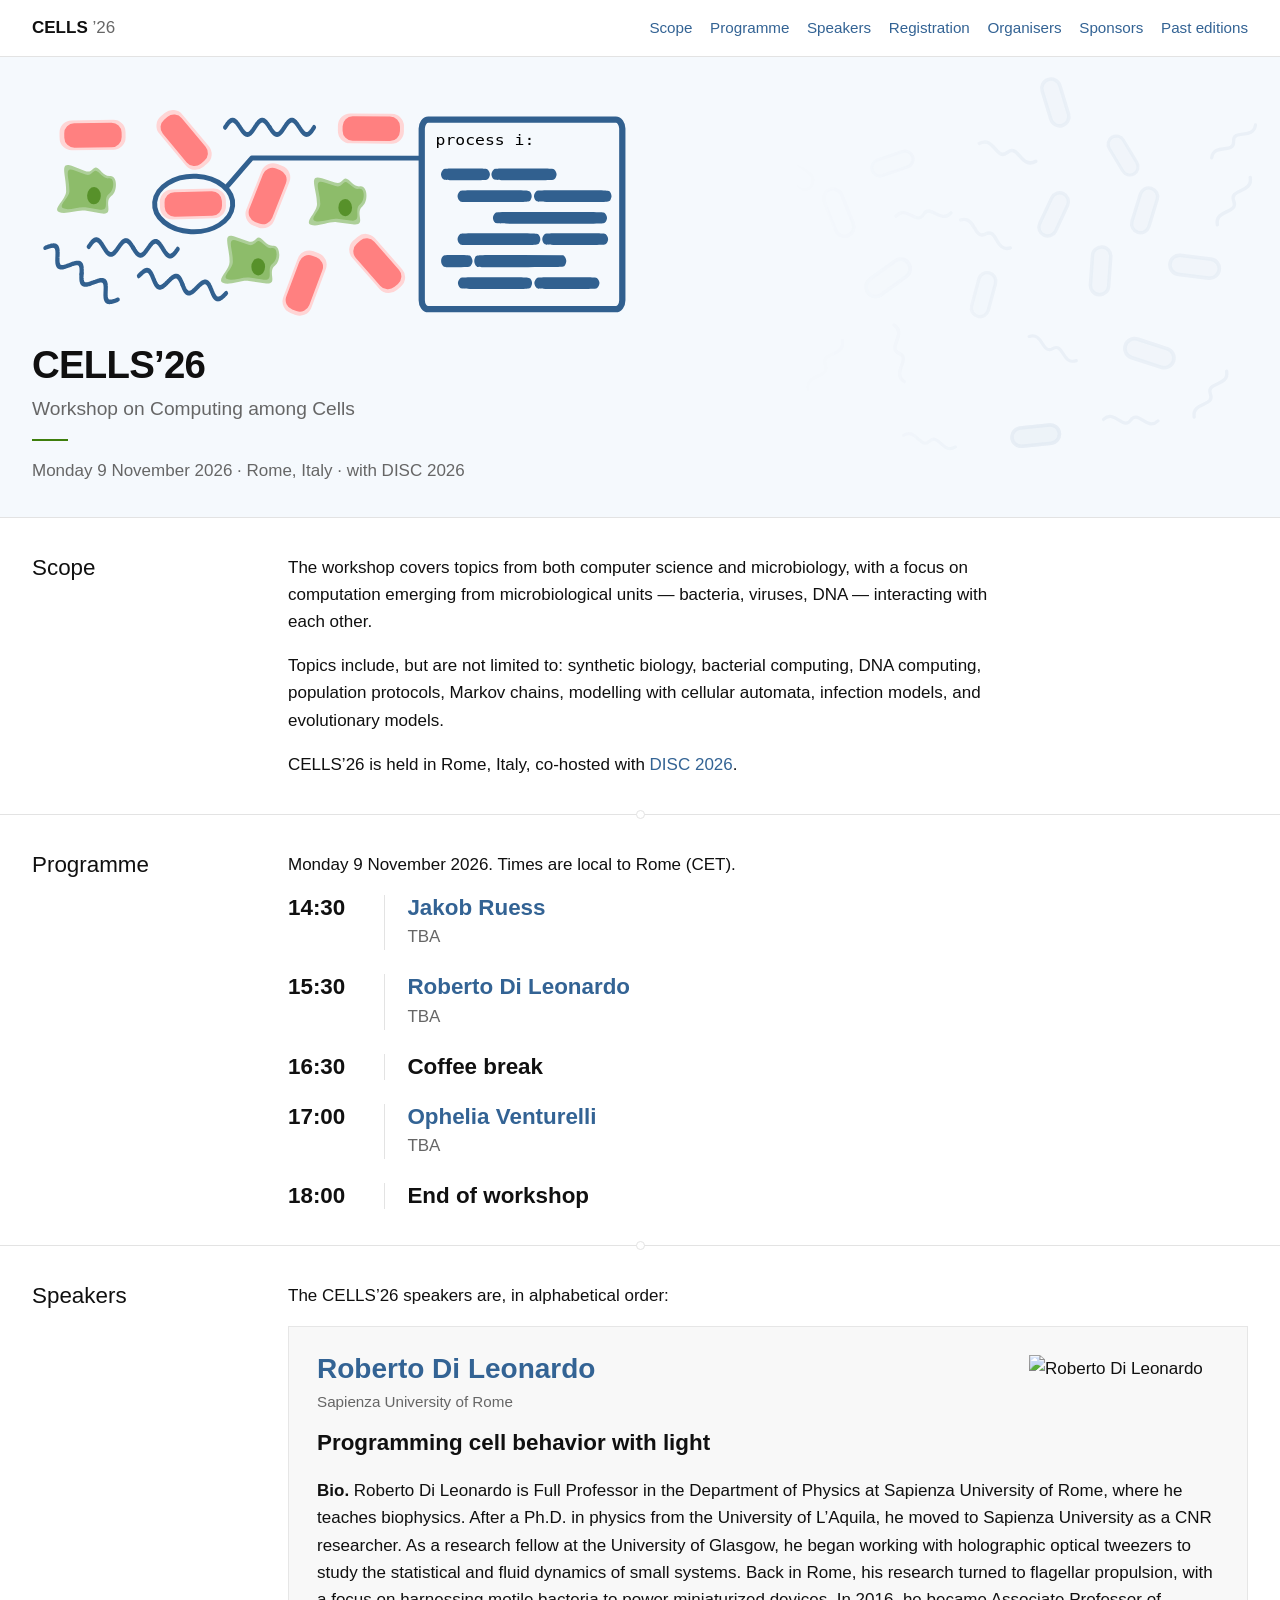
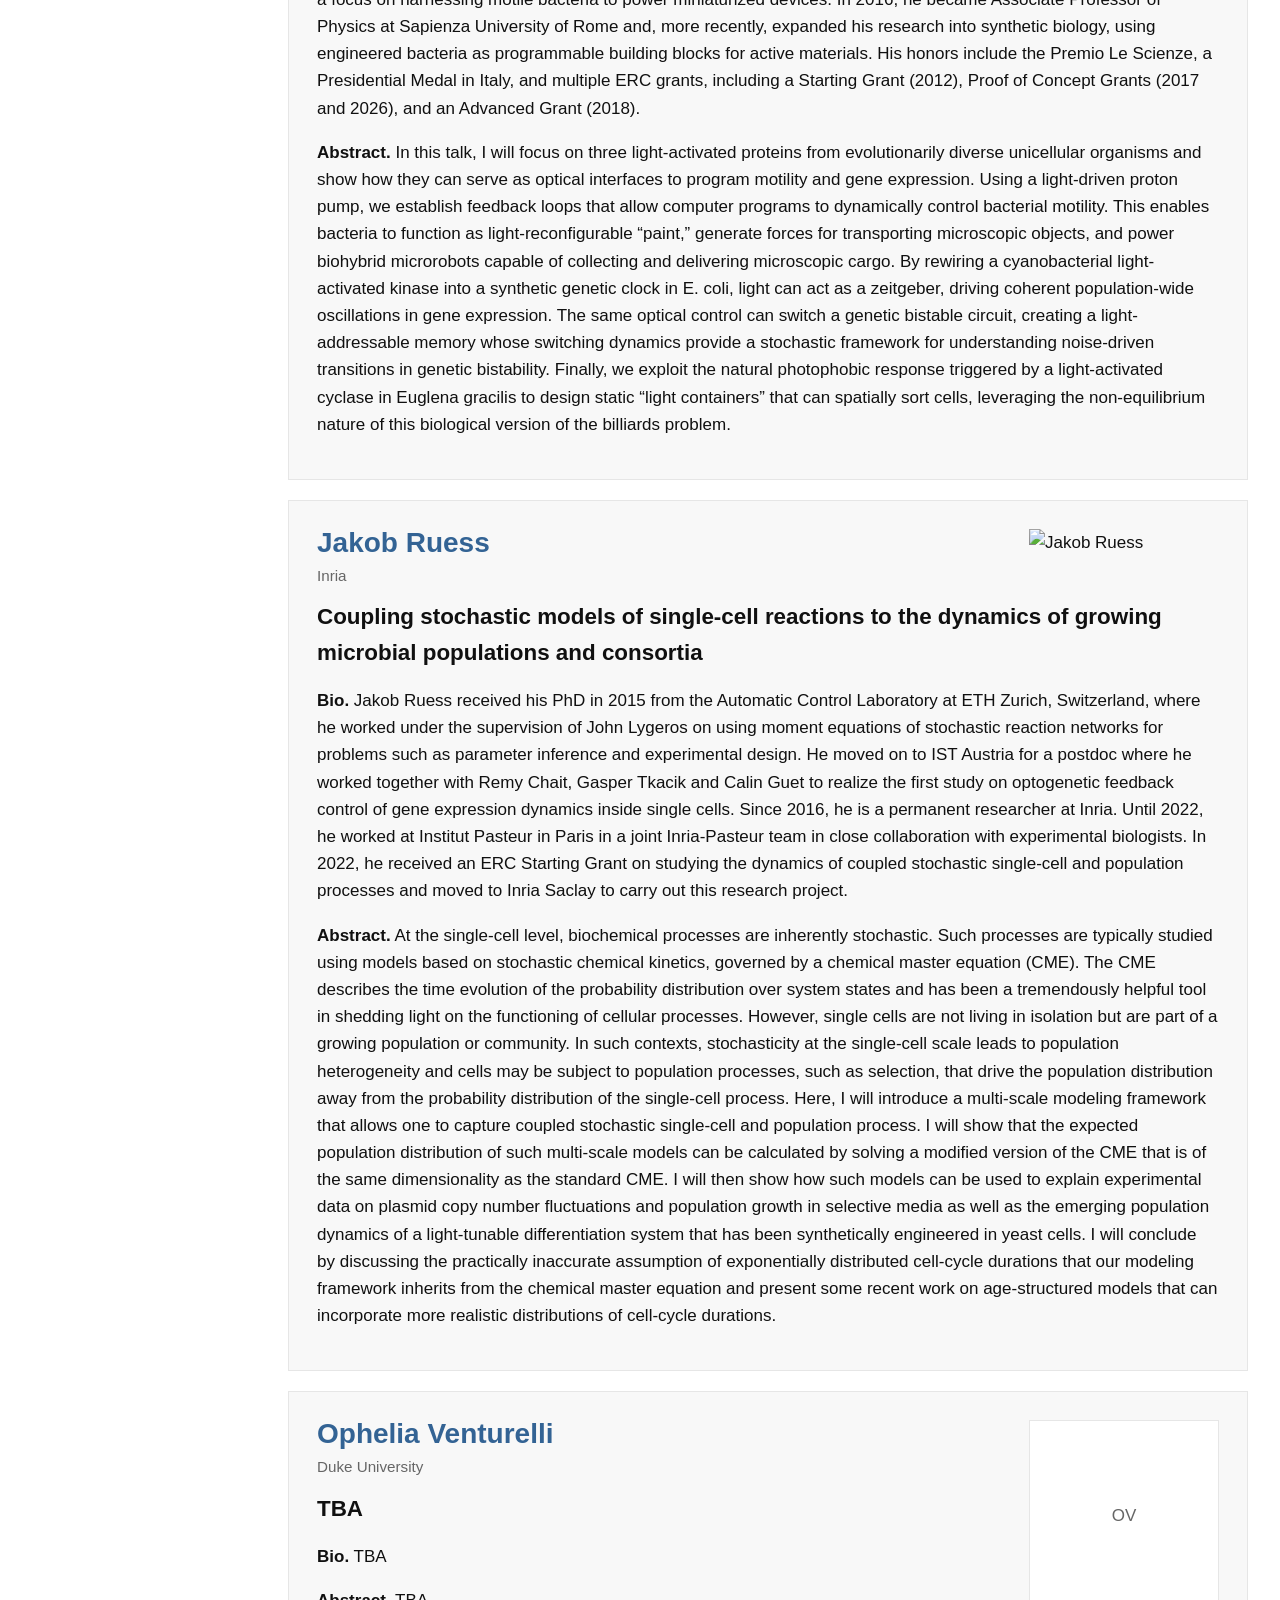
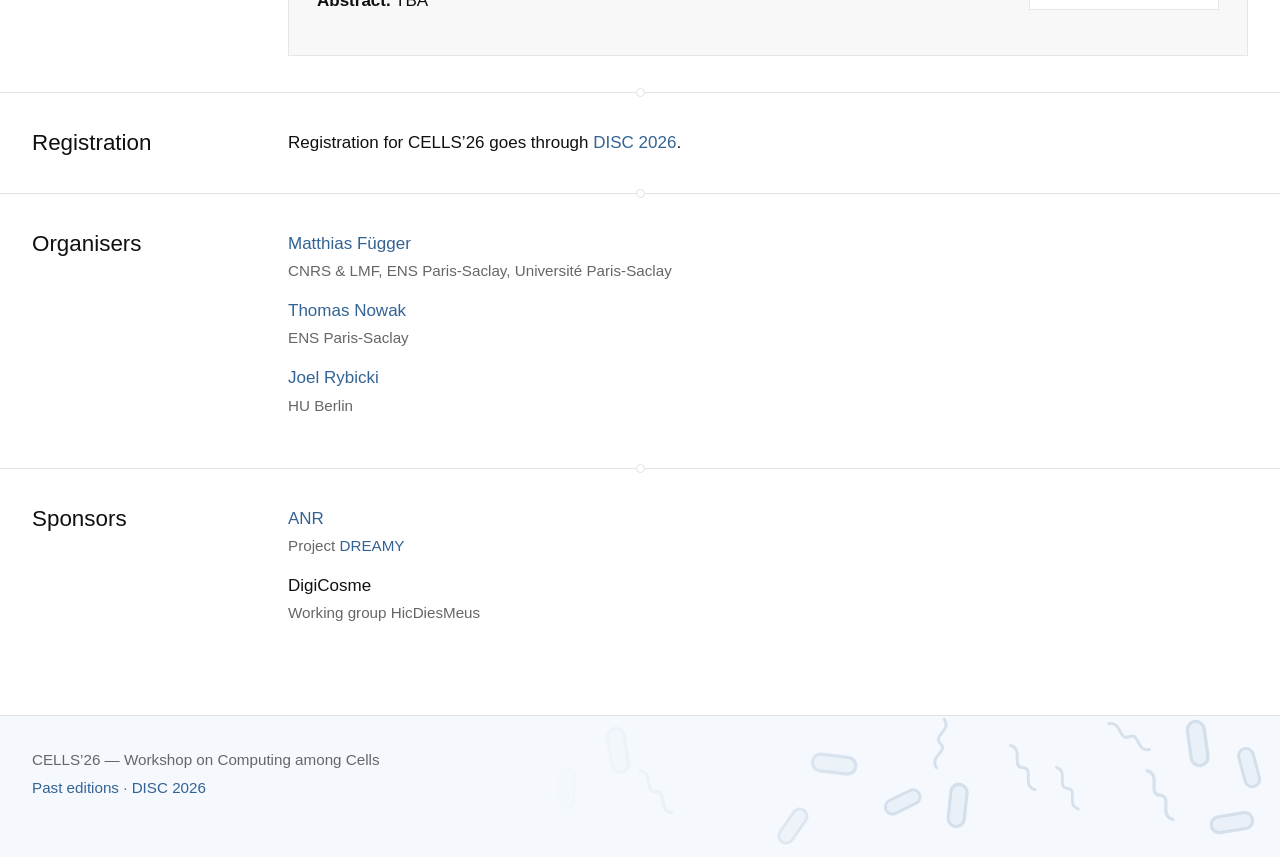
==== commit 110c575b: "update talk data" ====
--- a/2026/index.html
+++ b/2026/index.html
@@ -1,223 +1,276 @@
 <!DOCTYPE html>
 <html lang="en">
+
 <head>
-<meta charset="utf-8">
-<meta name="viewport" content="width=device-width, initial-scale=1">
-<title>CELLS&rsquo;26 — Workshop on Computing among Cells</title>
-<meta name="description" content="CELLS'26, the workshop on Computing among Cells, on 9 November 2026 in Rome, Italy, with DISC 2026. Scope, programme, invited speakers and registration.">
-<link rel="icon" href="../assets/img/cells.svg" type="image/svg+xml">
-<link rel="stylesheet" href="../assets/css/site.css">
-<!-- CELLS'26. Outstanding items are marked TODO below. -->
+  <meta charset="utf-8">
+  <meta name="viewport" content="width=device-width, initial-scale=1">
+  <title>CELLS&rsquo;26 — Workshop on Computing among Cells</title>
+  <meta name="description"
+    content="CELLS'26, the workshop on Computing among Cells, on 9 November 2026 in Rome, Italy, with DISC 2026. Scope, programme, invited speakers and registration.">
+  <link rel="icon" href="../assets/img/cells.svg" type="image/svg+xml">
+  <link rel="stylesheet" href="../assets/css/site.css">
+  <!-- CELLS'26. Outstanding items are marked TODO below. -->
 </head>
+
 <body>
 
-<a class="skip-link" href="#main">Skip to content</a>
-
-<header class="site-header">
-  <div class="container site-header__inner">
-    <a class="brand" href="../">CELLS <span>&rsquo;26</span></a>
-    <nav class="nav" aria-label="Primary">
-      <ul>
-        <li><a href="#scope">Scope</a></li>
-        <li><a href="#programme">Programme</a></li>
-        <li><a href="#speakers">Speakers</a></li>
-        <li><a href="#registration">Registration</a></li>
-        <li><a href="#organisers">Organisers</a></li>
-        <li><a href="#sponsors">Sponsors</a></li>
-        <li><a href="../">Past editions</a></li>
-      </ul>
-    </nav>
+  <a class="skip-link" href="#main">Skip to content</a>
+
+  <header class="site-header">
+    <div class="container site-header__inner">
+      <a class="brand" href="../">CELLS <span>&rsquo;26</span></a>
+      <nav class="nav" aria-label="Primary">
+        <ul>
+          <li><a href="#scope">Scope</a></li>
+          <li><a href="#programme">Programme</a></li>
+          <li><a href="#speakers">Speakers</a></li>
+          <li><a href="#registration">Registration</a></li>
+          <li><a href="#organisers">Organisers</a></li>
+          <li><a href="#sponsors">Sponsors</a></li>
+          <li><a href="../">Past editions</a></li>
+        </ul>
+      </nav>
+    </div>
+  </header>
+
+  <div class="masthead">
+    <picture class="banner-motif">
+      <source media="(prefers-reduced-motion: reduce), (prefers-reduced-data: reduce), (update: slow)"
+        srcset="../assets/img/banner-static.svg">
+      <img src="../assets/img/banner.svg" alt="" width="900" height="120">
+    </picture>
+    <div class="container">
+      <img class="masthead__logo" src="../assets/img/cells.svg" alt="" width="520" height="191">
+      <h1>CELLS&rsquo;26</h1>
+      <p class="masthead__tagline">Workshop on Computing among Cells</p>
+      <p class="masthead__when">Monday 9 November 2026 &middot; Rome, Italy &middot; with DISC&nbsp;2026</p>
+    </div>
   </div>
-</header>
-
-<div class="masthead">
-  <picture class="banner-motif">
-    <source media="(prefers-reduced-motion: reduce), (prefers-reduced-data: reduce), (update: slow)"
-            srcset="../assets/img/banner-static.svg">
-    <img src="../assets/img/banner.svg" alt="" width="900" height="120">
-  </picture>
-  <div class="container">
-    <img class="masthead__logo" src="../assets/img/cells.svg" alt="" width="520" height="191">
-    <h1>CELLS&rsquo;26</h1>
-    <p class="masthead__tagline">Workshop on Computing among Cells</p>
-    <p class="masthead__when">Monday 9 November 2026 &middot; Rome, Italy &middot; with DISC&nbsp;2026</p>
-  </div>
-</div>
-
-<main id="main">
-
-  <section class="section" aria-labelledby="scope">
-    <div class="container section__grid">
-      <h2 class="section__label" id="scope">Scope</h2>
-      <div class="section__body measure">
-        <p>
-          The workshop covers topics from both computer science and microbiology, with a focus on
-          computation emerging from microbiological units — bacteria, viruses, DNA — interacting
-          with each other.
-        </p>
-        <p>
-          Topics include, but are not limited to: synthetic biology, bacterial computing, DNA
-          computing, population protocols, Markov chains, modelling with cellular automata,
-          infection models, and evolutionary models.
-        </p>
-        <p>
-          <!-- TODO: state the format (in person or hybrid). -->
-          CELLS&rsquo;26 is held in Rome, Italy, co-hosted with
-          <a href="https://www.disc-conference.org/wp/disc2026/">DISC&nbsp;2026</a>.
-        </p>
-      </div>
+
+  <main id="main">
+
+    <section class="section" aria-labelledby="scope">
+      <div class="container section__grid">
+        <h2 class="section__label" id="scope">Scope</h2>
+        <div class="section__body measure">
+          <p>
+            The workshop covers topics from both computer science and microbiology, with a focus on
+            computation emerging from microbiological units — bacteria, viruses, DNA — interacting
+            with each other.
+          </p>
+          <p>
+            Topics include, but are not limited to: synthetic biology, bacterial computing, DNA
+            computing, population protocols, Markov chains, modelling with cellular automata,
+            infection models, and evolutionary models.
+          </p>
+          <p>
+            <!-- TODO: state the format (in person or hybrid). -->
+            CELLS&rsquo;26 is held in Rome, Italy, co-hosted with
+            <a href="https://www.disc-conference.org/wp/disc2026/">DISC&nbsp;2026</a>.
+          </p>
+        </div>
+      </div>
+    </section>
+
+    <section class="section" aria-labelledby="programme">
+      <div class="container section__grid">
+        <h2 class="section__label" id="programme">Programme</h2>
+        <div class="section__body">
+          <!-- TODO: confirm times against the DISC'26 schedule. -->
+          <p>Monday 9 November 2026. Times are local to Rome (CET).</p>
+          <ul class="programme">
+            <li>
+              <p class="time">14:30</p>
+              <div class="programme__body">
+                <p class="programme__name"><a href="#speaker-ruess">Jakob Ruess</a></p>
+                <p class="talk">TBA</p>
+              </div>
+            </li>
+            <li>
+              <p class="time">15:30</p>
+              <div class="programme__body">
+                <p class="programme__name"><a href="#speaker-di-leonardo">Roberto Di Leonardo</a></p>
+                <p class="talk">TBA</p>
+              </div>
+            </li>
+            <li>
+              <p class="time">16:30</p>
+              <div class="programme__body">
+                <p class="programme__name">Coffee break</p>
+              </div>
+            </li>
+            <li>
+              <p class="time">17:00</p>
+              <div class="programme__body">
+                <p class="programme__name"><a href="#speaker-venturelli">Ophelia Venturelli</a></p>
+                <p class="talk">TBA</p>
+              </div>
+            </li>
+            <li>
+              <p class="time">18:00</p>
+              <div class="programme__body">
+                <p class="programme__name">End of workshop</p>
+              </div>
+            </li>
+          </ul>
+        </div>
+      </div>
+    </section>
+
+    <section class="section" aria-labelledby="speakers">
+      <div class="container section__grid">
+        <h2 class="section__label" id="speakers">Speakers</h2>
+        <div class="section__body">
+          <p>The CELLS&rsquo;26 speakers are, in alphabetical order:</p>
+
+          <article class="speaker" id="speaker-di-leonardo">
+            <img class="speaker__photo" src="./img/dileonardo.jpg" alt="Roberto Di Leonardo">
+            <h3 class="speaker__name"><a href="https://www.roma1.infn.it/~dileorob/">Roberto Di Leonardo</a></h3>
+            <p class="speaker__affiliation">Sapienza University of Rome</p>
+            <p class="speaker__title">Programming cell behavior with light</p>
+            <p class="speaker__bio"><span class="label">Bio. </span>Roberto Di Leonardo is Full Professor in the
+              Department of Physics at Sapienza University of Rome, where he teaches biophysics. After a Ph.D. in
+              physics from the University of L’Aquila, he moved to Sapienza University as a CNR researcher. As a
+              research fellow at the University of Glasgow, he began working with holographic optical tweezers to study
+              the statistical and fluid dynamics of small systems. Back in Rome, his research turned to flagellar
+              propulsion, with a focus on harnessing motile bacteria to power miniaturized devices. In 2016, he became
+              Associate Professor of Physics at Sapienza University of Rome and, more recently, expanded his research
+              into synthetic biology, using engineered bacteria as programmable building blocks for active materials.
+              His honors include the Premio Le Scienze, a Presidential Medal in Italy, and multiple ERC grants,
+              including a Starting Grant (2012), Proof of Concept Grants (2017 and 2026), and an Advanced Grant (2018).
+            </p>
+            <p class="speaker__abstract"><span class="label">Abstract.</span> In this talk, I will focus on three
+              light-activated proteins from evolutionarily diverse unicellular organisms and show how they can serve as
+              optical interfaces to program motility and gene expression. Using a light-driven proton pump, we establish
+              feedback loops that allow computer programs to dynamically control bacterial motility. This enables
+              bacteria to function as light-reconfigurable “paint,” generate forces for transporting microscopic
+              objects, and power biohybrid microrobots capable of collecting and delivering microscopic cargo. By
+              rewiring a cyanobacterial light-activated kinase into a synthetic genetic clock in E. coli, light can act
+              as a zeitgeber, driving coherent population-wide oscillations in gene expression. The same optical control
+              can switch a genetic bistable circuit, creating a light-addressable memory whose switching dynamics
+              provide a stochastic framework for understanding noise-driven transitions in genetic bistability. Finally,
+              we exploit the natural photophobic response triggered by a light-activated cyclase in Euglena gracilis to
+              design static “light containers” that can spatially sort cells, leveraging the non-equilibrium nature of
+              this biological version of the billiards problem.</p>
+          </article>
+
+          <article class="speaker" id="speaker-ruess">
+            <img class="speaker__photo" src="./img/ruess.jpg" alt="Jakob Ruess">
+            <h3 class="speaker__name"><a href="https://www.inria.fr/en/jakob-ruess">Jakob Ruess</a></h3>
+            <p class="speaker__affiliation">Inria</p>
+            <p class="speaker__title">Coupling stochastic models of single-cell reactions to the dynamics of growing
+              microbial populations and consortia</p>
+            <p class="speaker__bio"><span class="label">Bio.</span>
+              Jakob Ruess received his PhD in 2015 from the Automatic Control Laboratory at ETH Zurich, Switzerland,
+              where he worked under the supervision of John Lygeros on using moment equations of stochastic reaction
+              networks for problems such as parameter inference and experimental design. He moved on to IST Austria for
+              a postdoc where he worked together with Remy Chait, Gasper Tkacik and Calin Guet to realize the first
+              study on optogenetic feedback control of gene expression dynamics inside single cells. Since 2016, he is a
+              permanent researcher at Inria. Until 2022, he worked at Institut Pasteur in Paris in a joint Inria-Pasteur
+              team in close collaboration with experimental biologists. In 2022, he received an ERC Starting Grant on
+              studying the dynamics of coupled stochastic single-cell and population processes and moved to Inria Saclay
+              to carry out this research project.</p>
+            <p class="speaker__abstract"><span class="label">Abstract.</span>
+              At the single-cell level, biochemical processes are inherently stochastic. Such processes are typically
+              studied using models based on stochastic chemical kinetics, governed by a chemical master equation (CME).
+              The CME describes the time evolution of the probability distribution over system states and has been a
+              tremendously helpful tool in shedding light on the functioning of cellular processes. However, single
+              cells are not living in isolation but are part of a growing population or community. In such contexts,
+              stochasticity at the single-cell scale leads to population heterogeneity and cells may be subject to
+              population processes, such as selection, that drive the population distribution away from the probability
+              distribution of the single-cell process.
+              Here, I will introduce a multi-scale modeling framework that allows one to capture coupled stochastic
+              single-cell and population process. I will show that the expected population distribution of such
+              multi-scale models can be calculated by solving a modified version of the CME that is of the same
+              dimensionality as the standard CME. I will then show how such models can be used to explain experimental
+              data on plasmid copy number fluctuations and population growth in selective media as well as the emerging
+              population dynamics of a light-tunable differentiation system that has been synthetically engineered in
+              yeast cells. I will conclude by discussing the practically inaccurate assumption of exponentially
+              distributed cell-cycle durations that our modeling framework inherits from the chemical master equation
+              and present some recent work on age-structured models that can incorporate more realistic distributions of
+              cell-cycle durations.
+            </p>
+          </article>
+
+          <article class="speaker" id="speaker-venturelli">
+            <!-- Replace this placeholder with the photograph when it arrives:
+               <img class="speaker__photo" src="../assets/img/venturelli.jpg" alt=""> -->
+            <div class="speaker__placeholder" role="img" aria-label="Photograph of Ophelia Venturelli to follow">OV
+            </div>
+            <h3 class="speaker__name"><a href="https://www.venturellilab.org/">Ophelia Venturelli</a></h3>
+            <p class="speaker__affiliation">Duke University</p>
+            <p class="speaker__title">TBA</p>
+            <p class="speaker__bio"><span class="label">Bio.</span> TBA</p>
+            <p class="speaker__abstract"><span class="label">Abstract.</span> TBA</p>
+          </article>
+
+        </div>
+      </div>
+    </section>
+
+    <section class="section" aria-labelledby="registration">
+      <div class="container section__grid">
+        <h2 class="section__label" id="registration">Registration</h2>
+        <div class="section__body measure">
+          <p>
+            Registration for CELLS&rsquo;26 goes through
+            <a href="https://www.disc-conference.org/wp/disc2026/">DISC&nbsp;2026</a>.
+          </p>
+        </div>
+      </div>
+    </section>
+
+    <section class="section" aria-labelledby="organisers">
+      <div class="container section__grid">
+        <h2 class="section__label" id="organisers">Organisers</h2>
+        <div class="section__body">
+          <ul class="plain">
+            <li>
+              <a href="https://home.lmf.cnrs.fr/MatthiasFuegger">Matthias Függer</a><br>
+              <span class="where">CNRS &amp; LMF, ENS Paris-Saclay, Université Paris-Saclay</span>
+            </li>
+            <li>
+              <a href="https://www.thomasnowak.net/">Thomas Nowak</a><br>
+              <span class="where">ENS Paris-Saclay</span>
+            </li>
+            <li>
+              <a href="https://rybicki.github.io/">Joel Rybicki</a><br>
+              <span class="where">HU Berlin</span>
+            </li>
+          </ul>
+        </div>
+      </div>
+    </section>
+
+    <section class="section" aria-labelledby="sponsors">
+      <div class="container section__grid">
+        <h2 class="section__label" id="sponsors">Sponsors</h2>
+        <div class="section__body">
+          <ul class="plain">
+            <li>
+              <a href="https://anr.fr">ANR</a><br>
+              <span class="where">Project <a href="https://dreamy.run">DREAMY</a></span>
+            </li>
+            <li>
+              DigiCosme<br>
+              <span class="where">Working group HicDiesMeus</span>
+            </li>
+          </ul>
+        </div>
+      </div>
+    </section>
+
+  </main>
+
+  <footer class="site-footer">
+    <img class="footer-motif" src="../assets/img/footer.svg" alt="" width="900" height="41">
+    <div class="container">
+      <p>CELLS&rsquo;26 — Workshop on Computing among Cells</p>
+      <p><a href="../">Past editions</a> &middot; <a
+          href="https://www.disc-conference.org/wp/disc2026/">DISC&nbsp;2026</a></p>
     </div>
-  </section>
-
-  <section class="section" aria-labelledby="programme">
-    <div class="container section__grid">
-      <h2 class="section__label" id="programme">Programme</h2>
-      <div class="section__body">
-        <!-- TODO: confirm times against the DISC'26 schedule. -->
-        <p>Monday 9 November 2026. Times are local to Rome (CET).</p>
-        <ul class="programme">
-          <li>
-            <p class="time">14:30</p>
-            <div class="programme__body">
-              <p class="programme__name"><a href="#speaker-ruess">Jakob Ruess</a></p>
-              <p class="talk">TBA</p>
-            </div>
-          </li>
-          <li>
-            <p class="time">15:30</p>
-            <div class="programme__body">
-              <p class="programme__name"><a href="#speaker-di-leonardo">Roberto Di Leonardo</a></p>
-              <p class="talk">TBA</p>
-            </div>
-          </li>
-          <li>
-            <p class="time">16:30</p>
-            <div class="programme__body">
-              <p class="programme__name">Coffee break</p>
-            </div>
-          </li>
-          <li>
-            <p class="time">17:00</p>
-            <div class="programme__body">
-              <p class="programme__name"><a href="#speaker-venturelli">Ophelia Venturelli</a></p>
-              <p class="talk">TBA</p>
-            </div>
-          </li>
-          <li>
-            <p class="time">18:00</p>
-            <div class="programme__body">
-              <p class="programme__name">End of workshop</p>
-            </div>
-          </li>
-        </ul>
-      </div>
-    </div>
-  </section>
-
-  <section class="section" aria-labelledby="speakers">
-    <div class="container section__grid">
-      <h2 class="section__label" id="speakers">Speakers</h2>
-      <div class="section__body">
-        <p>The CELLS&rsquo;26 speakers are, in alphabetical order:</p>
-
-        <article class="speaker" id="speaker-di-leonardo">
-          <!-- Replace this placeholder with the photograph when it arrives:
-               <img class="speaker__photo" src="../assets/img/di-leonardo.jpg" alt=""> -->
-          <div class="speaker__placeholder" role="img" aria-label="Photograph of Roberto Di Leonardo to follow">RD</div>
-          <h3 class="speaker__name"><a href="https://www.roma1.infn.it/~dileorob/">Roberto Di Leonardo</a></h3>
-          <p class="speaker__affiliation">Sapienza University of Rome</p>
-          <p class="speaker__title">TBA</p>
-          <p class="speaker__bio"><span class="label">Bio.</span> TBA</p>
-          <p class="speaker__abstract"><span class="label">Abstract.</span> TBA</p>
-        </article>
-
-        <article class="speaker" id="speaker-ruess">
-          <!-- Replace this placeholder with the photograph when it arrives:
-               <img class="speaker__photo" src="../assets/img/ruess.jpg" alt=""> -->
-          <div class="speaker__placeholder" role="img" aria-label="Photograph of Jakob Ruess to follow">JR</div>
-          <h3 class="speaker__name"><a href="https://www.inria.fr/en/jakob-ruess">Jakob Ruess</a></h3>
-          <p class="speaker__affiliation">Inria</p>
-          <p class="speaker__title">TBA</p>
-          <p class="speaker__bio"><span class="label">Bio.</span> TBA</p>
-          <p class="speaker__abstract"><span class="label">Abstract.</span> TBA</p>
-        </article>
-
-        <article class="speaker" id="speaker-venturelli">
-          <!-- Replace this placeholder with the photograph when it arrives:
-               <img class="speaker__photo" src="../assets/img/venturelli.jpg" alt=""> -->
-          <div class="speaker__placeholder" role="img" aria-label="Photograph of Ophelia Venturelli to follow">OV</div>
-          <h3 class="speaker__name"><a href="https://www.venturellilab.org/">Ophelia Venturelli</a></h3>
-          <p class="speaker__affiliation">Duke University</p>
-          <p class="speaker__title">TBA</p>
-          <p class="speaker__bio"><span class="label">Bio.</span> TBA</p>
-          <p class="speaker__abstract"><span class="label">Abstract.</span> TBA</p>
-        </article>
-
-      </div>
-    </div>
-  </section>
-
-  <section class="section" aria-labelledby="registration">
-    <div class="container section__grid">
-      <h2 class="section__label" id="registration">Registration</h2>
-      <div class="section__body measure">
-        <p>
-          Registration for CELLS&rsquo;26 goes through
-          <a href="https://www.disc-conference.org/wp/disc2026/">DISC&nbsp;2026</a>.
-        </p>
-      </div>
-    </div>
-  </section>
-
-  <section class="section" aria-labelledby="organisers">
-    <div class="container section__grid">
-      <h2 class="section__label" id="organisers">Organisers</h2>
-      <div class="section__body">
-        <ul class="plain">
-          <li>
-            <a href="https://home.lmf.cnrs.fr/MatthiasFuegger">Matthias Függer</a><br>
-            <span class="where">CNRS &amp; LMF, ENS Paris-Saclay, Université Paris-Saclay</span>
-          </li>
-          <li>
-            <a href="https://www.thomasnowak.net/">Thomas Nowak</a><br>
-            <span class="where">ENS Paris-Saclay</span>
-          </li>
-          <li>
-            <a href="https://rybicki.github.io/">Joel Rybicki</a><br>
-            <span class="where">HU Berlin</span>
-          </li>
-        </ul>
-      </div>
-    </div>
-  </section>
-
-  <section class="section" aria-labelledby="sponsors">
-    <div class="container section__grid">
-      <h2 class="section__label" id="sponsors">Sponsors</h2>
-      <div class="section__body">
-        <ul class="plain">
-          <li>
-            <a href="https://anr.fr">ANR</a><br>
-            <span class="where">Project <a href="https://dreamy.run">DREAMY</a></span>
-          </li>
-          <li>
-            DigiCosme<br>
-            <span class="where">Working group HicDiesMeus</span>
-          </li>
-        </ul>
-      </div>
-    </div>
-  </section>
-
-</main>
-
-<footer class="site-footer">
-  <img class="footer-motif" src="../assets/img/footer.svg" alt="" width="900" height="41">
-  <div class="container">
-    <p>CELLS&rsquo;26 — Workshop on Computing among Cells</p>
-    <p><a href="../">Past editions</a> &middot; <a href="https://www.disc-conference.org/wp/disc2026/">DISC&nbsp;2026</a></p>
-  </div>
-</footer>
+  </footer>
 
 </body>
-</html>
+
+</html>
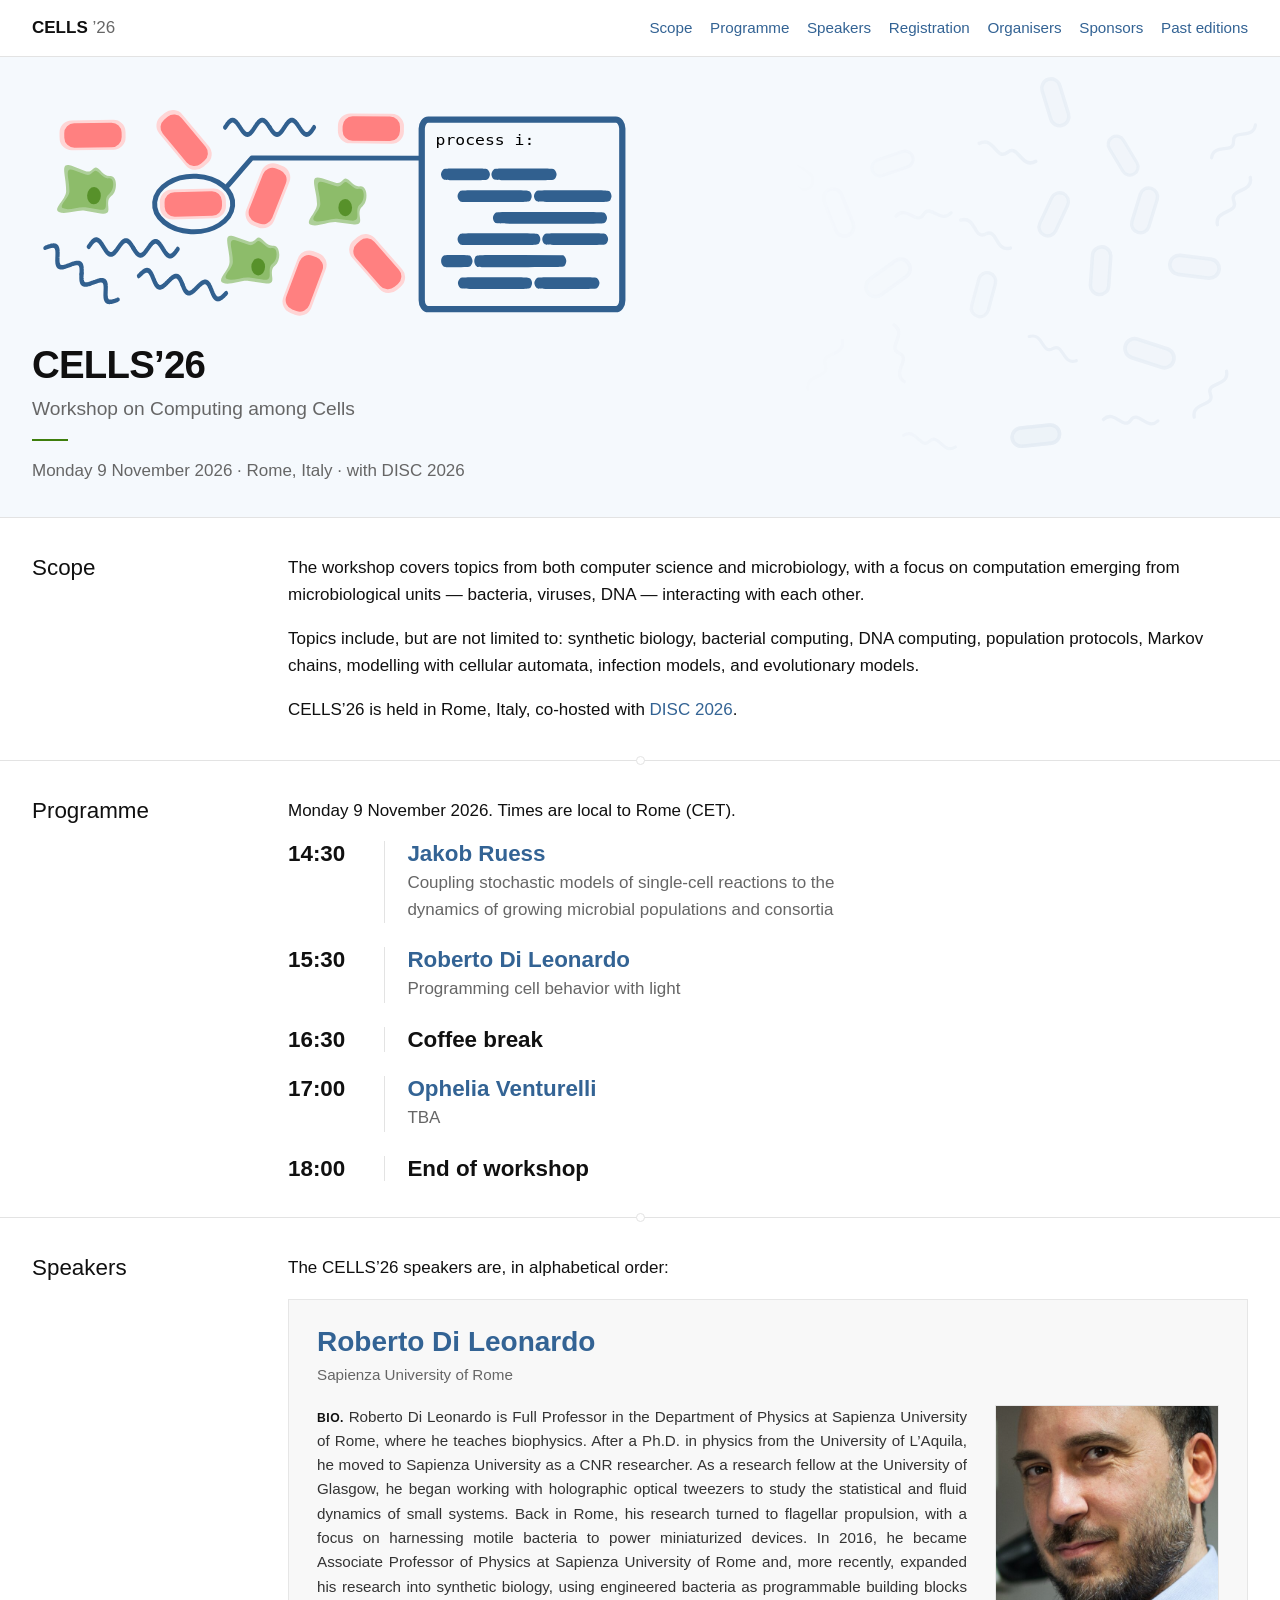
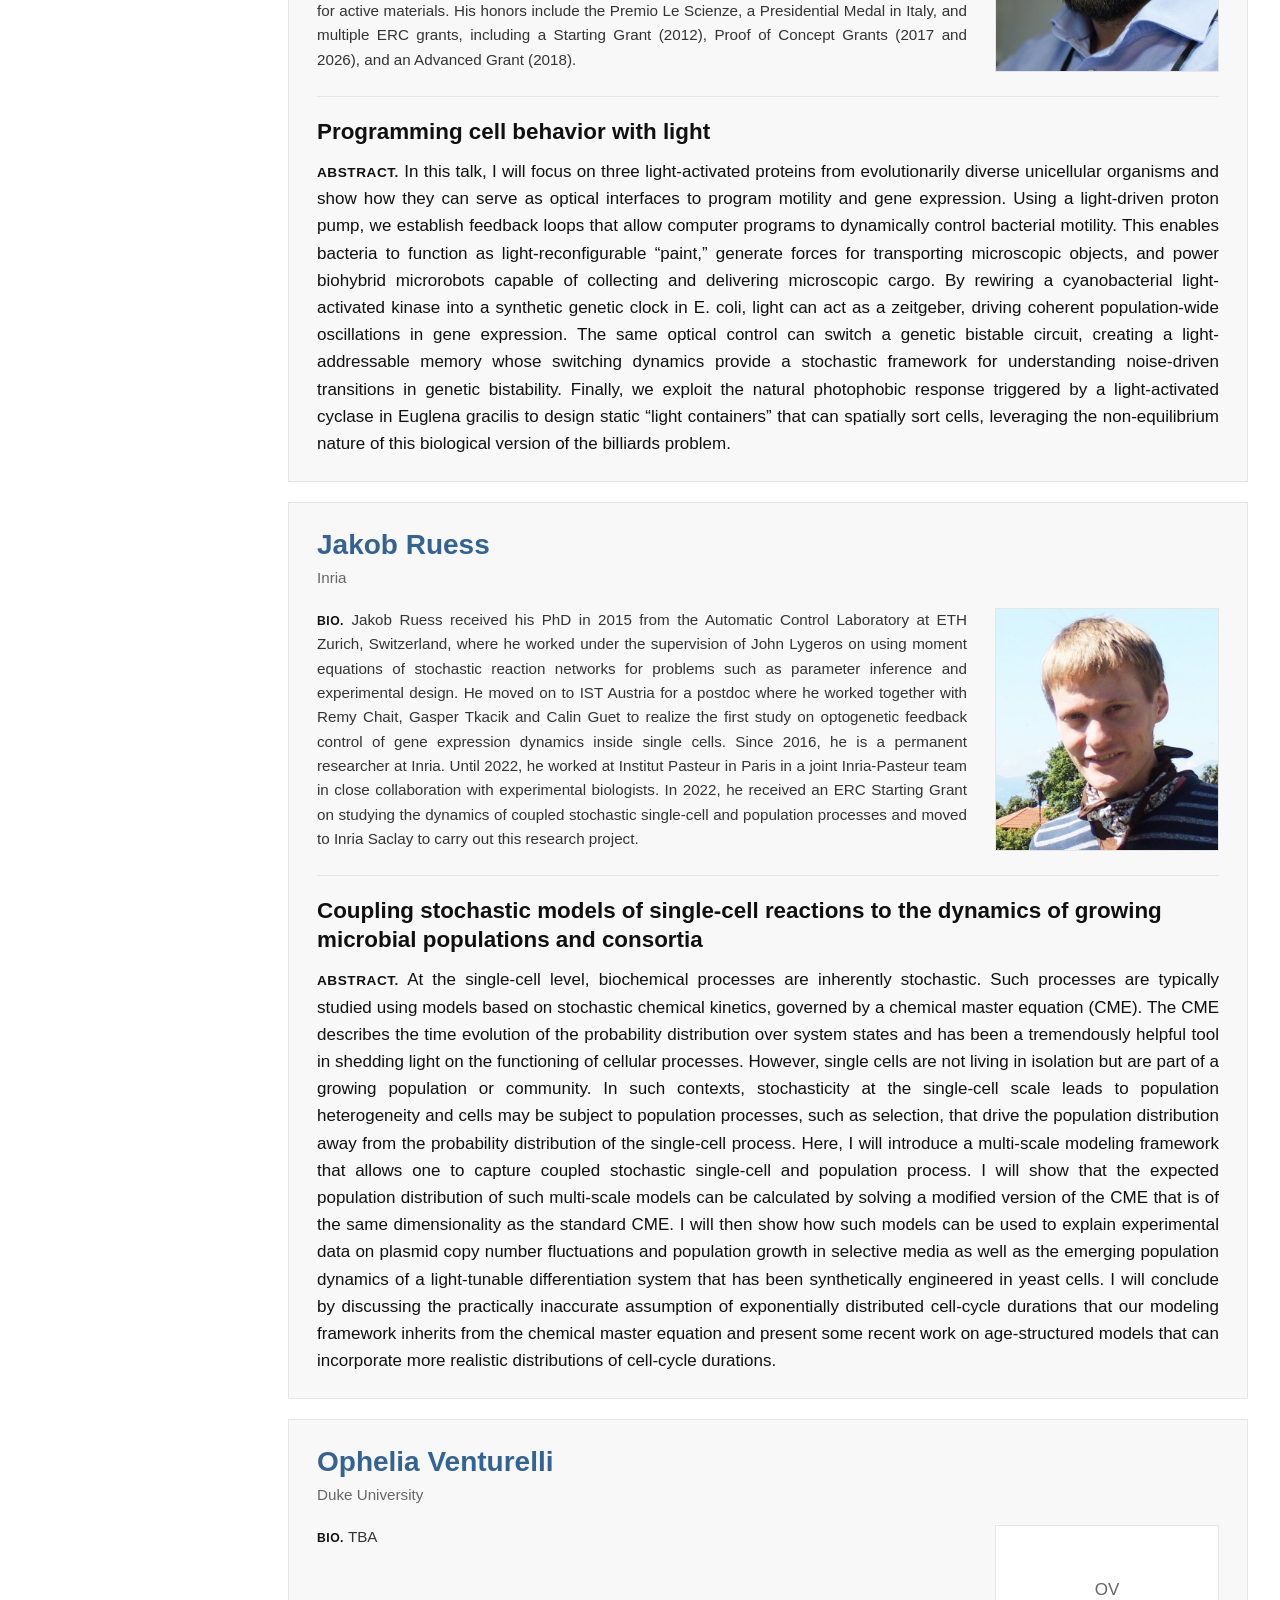
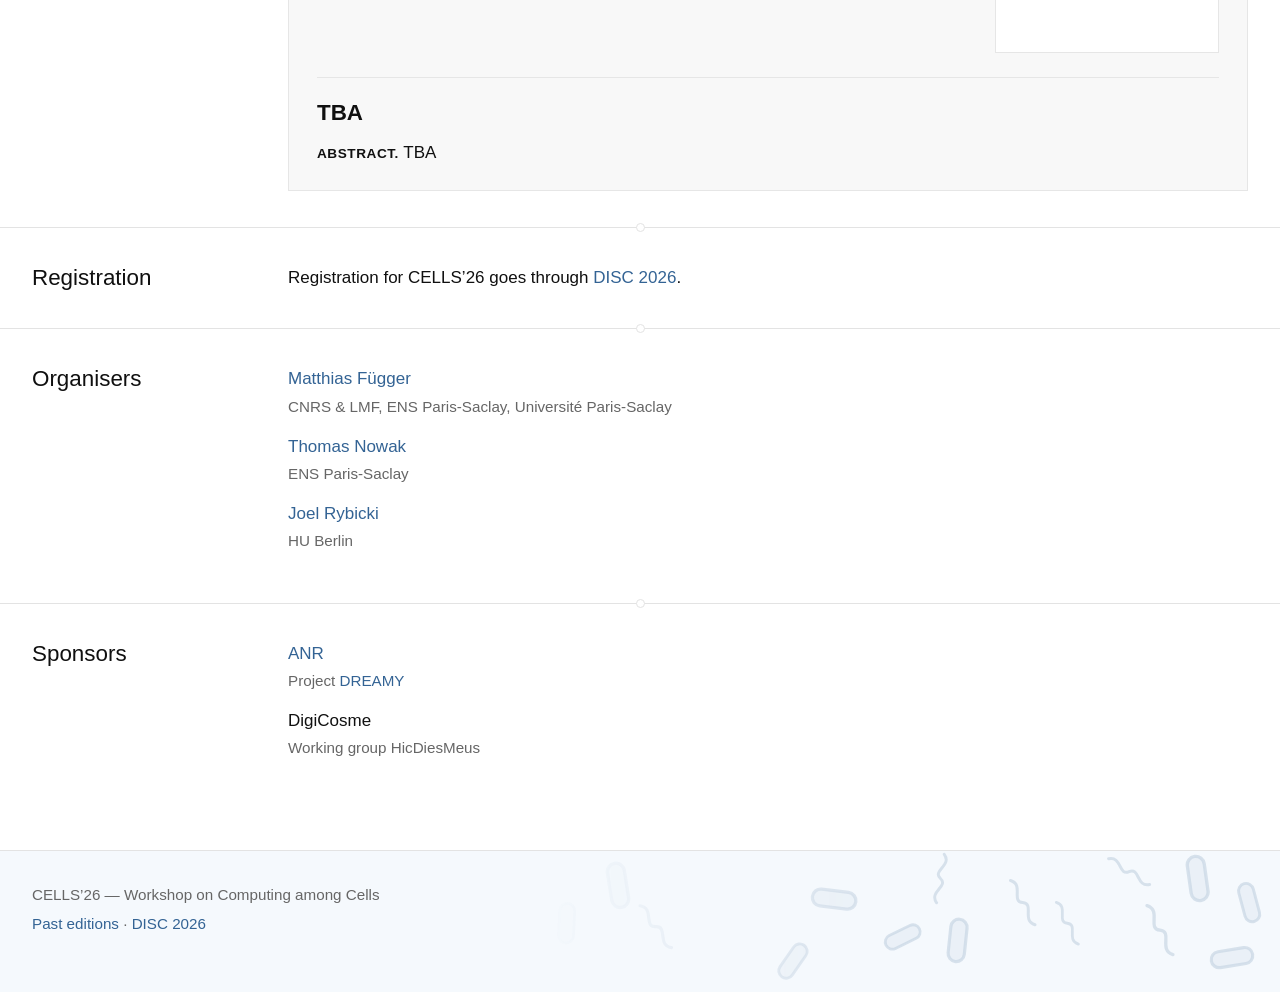
==== commit ce5d6abd: "update" ====
--- a/2026/index.html
+++ b/2026/index.html
@@ -9,7 +9,6 @@
     content="CELLS'26, the workshop on Computing among Cells, on 9 November 2026 in Rome, Italy, with DISC 2026. Scope, programme, invited speakers and registration.">
   <link rel="icon" href="../assets/img/cells.svg" type="image/svg+xml">
   <link rel="stylesheet" href="../assets/css/site.css">
-  <!-- CELLS'26. Outstanding items are marked TODO below. -->
 </head>
 
 <body>
@@ -52,7 +51,7 @@
     <section class="section" aria-labelledby="scope">
       <div class="container section__grid">
         <h2 class="section__label" id="scope">Scope</h2>
-        <div class="section__body measure">
+        <div class="section__body">
           <p>
             The workshop covers topics from both computer science and microbiology, with a focus on
             computation emerging from microbiological units — bacteria, viruses, DNA — interacting
@@ -64,7 +63,6 @@
             infection models, and evolutionary models.
           </p>
           <p>
-            <!-- TODO: state the format (in person or hybrid). -->
             CELLS&rsquo;26 is held in Rome, Italy, co-hosted with
             <a href="https://www.disc-conference.org/wp/disc2026/">DISC&nbsp;2026</a>.
           </p>
@@ -76,21 +74,21 @@
       <div class="container section__grid">
         <h2 class="section__label" id="programme">Programme</h2>
         <div class="section__body">
-          <!-- TODO: confirm times against the DISC'26 schedule. -->
           <p>Monday 9 November 2026. Times are local to Rome (CET).</p>
           <ul class="programme">
             <li>
               <p class="time">14:30</p>
               <div class="programme__body">
                 <p class="programme__name"><a href="#speaker-ruess">Jakob Ruess</a></p>
-                <p class="talk">TBA</p>
+                <p class="talk">Coupling stochastic models of single-cell reactions to the dynamics of growing microbial
+                  populations and consortia</p>
               </div>
             </li>
             <li>
               <p class="time">15:30</p>
               <div class="programme__body">
                 <p class="programme__name"><a href="#speaker-di-leonardo">Roberto Di Leonardo</a></p>
-                <p class="talk">TBA</p>
+                <p class="talk">Programming cell behavior with light</p>
               </div>
             </li>
             <li>
@@ -124,10 +122,11 @@
           <p>The CELLS&rsquo;26 speakers are, in alphabetical order:</p>
 
           <article class="speaker" id="speaker-di-leonardo">
-            <img class="speaker__photo" src="./img/dileonardo.jpg" alt="Roberto Di Leonardo">
+            <div class="speaker__photo">
+              <img src="./img/dileonardo-portrait.jpg" alt="Roberto Di Leonardo" width="600" height="900">
+            </div>
             <h3 class="speaker__name"><a href="https://www.roma1.infn.it/~dileorob/">Roberto Di Leonardo</a></h3>
             <p class="speaker__affiliation">Sapienza University of Rome</p>
-            <p class="speaker__title">Programming cell behavior with light</p>
             <p class="speaker__bio"><span class="label">Bio. </span>Roberto Di Leonardo is Full Professor in the
               Department of Physics at Sapienza University of Rome, where he teaches biophysics. After a Ph.D. in
               physics from the University of L’Aquila, he moved to Sapienza University as a CNR researcher. As a
@@ -139,6 +138,7 @@
               His honors include the Premio Le Scienze, a Presidential Medal in Italy, and multiple ERC grants,
               including a Starting Grant (2012), Proof of Concept Grants (2017 and 2026), and an Advanced Grant (2018).
             </p>
+            <p class="speaker__title">Programming cell behavior with light</p>
             <p class="speaker__abstract"><span class="label">Abstract.</span> In this talk, I will focus on three
               light-activated proteins from evolutionarily diverse unicellular organisms and show how they can serve as
               optical interfaces to program motility and gene expression. Using a light-driven proton pump, we establish
@@ -155,11 +155,11 @@
           </article>
 
           <article class="speaker" id="speaker-ruess">
-            <img class="speaker__photo" src="./img/ruess.jpg" alt="Jakob Ruess">
+            <div class="speaker__photo">
+              <img src="./img/ruess-portrait.jpg" alt="Jakob Ruess" width="600" height="900">
+            </div>
             <h3 class="speaker__name"><a href="https://www.inria.fr/en/jakob-ruess">Jakob Ruess</a></h3>
             <p class="speaker__affiliation">Inria</p>
-            <p class="speaker__title">Coupling stochastic models of single-cell reactions to the dynamics of growing
-              microbial populations and consortia</p>
             <p class="speaker__bio"><span class="label">Bio.</span>
               Jakob Ruess received his PhD in 2015 from the Automatic Control Laboratory at ETH Zurich, Switzerland,
               where he worked under the supervision of John Lygeros on using moment equations of stochastic reaction
@@ -170,6 +170,8 @@
               team in close collaboration with experimental biologists. In 2022, he received an ERC Starting Grant on
               studying the dynamics of coupled stochastic single-cell and population processes and moved to Inria Saclay
               to carry out this research project.</p>
+            <p class="speaker__title">Coupling stochastic models of single-cell reactions to the dynamics of growing
+              microbial populations and consortia</p>
             <p class="speaker__abstract"><span class="label">Abstract.</span>
               At the single-cell level, biochemical processes are inherently stochastic. Such processes are typically
               studied using models based on stochastic chemical kinetics, governed by a chemical master equation (CME).
@@ -193,14 +195,11 @@
           </article>
 
           <article class="speaker" id="speaker-venturelli">
-            <!-- Replace this placeholder with the photograph when it arrives:
-               <img class="speaker__photo" src="../assets/img/venturelli.jpg" alt=""> -->
-            <div class="speaker__placeholder" role="img" aria-label="Photograph of Ophelia Venturelli to follow">OV
-            </div>
+            <div class="speaker__placeholder" role="img" aria-label="Photograph of Ophelia Venturelli to follow">OV</div>
             <h3 class="speaker__name"><a href="https://www.venturellilab.org/">Ophelia Venturelli</a></h3>
             <p class="speaker__affiliation">Duke University</p>
+            <p class="speaker__bio"><span class="label">Bio.</span> TBA</p>
             <p class="speaker__title">TBA</p>
-            <p class="speaker__bio"><span class="label">Bio.</span> TBA</p>
             <p class="speaker__abstract"><span class="label">Abstract.</span> TBA</p>
           </article>
 
@@ -211,7 +210,7 @@
     <section class="section" aria-labelledby="registration">
       <div class="container section__grid">
         <h2 class="section__label" id="registration">Registration</h2>
-        <div class="section__body measure">
+        <div class="section__body">
           <p>
             Registration for CELLS&rsquo;26 goes through
             <a href="https://www.disc-conference.org/wp/disc2026/">DISC&nbsp;2026</a>.
--- a/assets/css/site.css
+++ b/assets/css/site.css
@@ -8,6 +8,7 @@
 :root {
   --ink:       #101010;
   --ink-soft:  #666666;
+  --ink-mid:   #333333;   /* speaker bios */
   --line:      #e3e3e3;
   --link:      #336394;   /* the mark's blue, muted; kept 3:1 against body text so
                              links stay identifiable without an underline */
@@ -35,7 +36,6 @@
   --w-bold:    600;
 
   --tracking-display: -.02em;   /* tightening, applied only at --t-2xl */
-  --measure: 44rem;
   --page: 76rem;
 }
 
@@ -72,7 +72,6 @@
                    border: 1px solid var(--line); z-index: 2; }
 
 .container { width: min(100% - 2.5rem, var(--page)); margin-inline: auto; }
-.measure { max-width: var(--measure); }
 
 /* --- Header ------------------------------------------------------------- */
 
@@ -105,9 +104,6 @@
           mask-image: linear-gradient(to right, transparent 0 56%, #000 80%);
 }
 
-@media (prefers-reduced-motion: reduce) {
-  .m, }
-
 .masthead .container { position: relative; }
 .masthead__logo { width: min(100%, 38rem); display: block; margin-bottom: 1.25rem; }
 .masthead h1 { margin-bottom: .15em; }
@@ -196,7 +192,7 @@
 }
 .programme__body > :last-child { margin-bottom: 0; }
 .programme__name { margin: 0 0 .15rem; font-size: var(--t-lg); font-weight: var(--w-bold); line-height: 1.15; }
-.programme .talk { margin: 0; color: var(--ink-soft); font-size: var(--t-base); }
+.programme .talk { margin: 0; color: var(--ink-soft); max-width: 36rem; text-wrap: balance; }
 
 @media (min-width: 46rem) {
   .programme > li { grid-template-columns: var(--time-col) minmax(0, 1fr); gap: 0 1.5rem; }
@@ -212,27 +208,56 @@
   margin-bottom: 1.25rem;
 }
 .speaker:last-child { margin-bottom: 0; }
-.speaker::after { content: ""; display: block; clear: both; }
-
-.speaker__photo,
-.speaker__placeholder { float: right; width: 190px; margin: .25rem 0 1.25rem 1.75rem; }
-
-/* Shown until a real photograph is dropped in. */
+
+/* Bio beside the photo, which takes the bio's height. */
+@media (min-width: 40rem) {
+  .speaker {
+    display: grid;
+    grid-template-columns: minmax(0, 1fr) clamp(10rem, 28%, 14rem);
+    grid-template-areas:
+      "name     name"
+      "aff      aff"
+      "bio      photo"
+      "title    title"
+      "abstract abstract";
+    column-gap: 1.75rem;
+  }
+  .speaker__name        { grid-area: name; }
+  .speaker__affiliation { grid-area: aff; }
+  .speaker__title       { grid-area: title; }
+  .speaker__bio         { grid-area: bio; }
+  .speaker__photo,
+  .speaker__placeholder { grid-area: photo; }
+  .speaker__abstract    { grid-area: abstract; }
+  .speaker__bio, .speaker__abstract { text-align: justify; }
+}
+
+/* Out of flow, so the image never makes the row taller than the bio. */
+.speaker__photo { position: relative; overflow: hidden; border: 1px solid var(--panel-line); }
+.speaker__photo img {
+  position: absolute; inset: 0; width: 100%; height: 100%; max-width: none;
+  object-fit: cover; object-position: 50% 20%;
+}
+
 .speaker__placeholder {
-  height: 190px;
-  border: 1px solid var(--panel-line); background: #fff;
-  color: var(--ink-soft); font-size: var(--t-base);
+  min-height: 8rem; border: 1px solid var(--panel-line); background: #fff; color: var(--ink-soft);
   display: flex; align-items: center; justify-content: center;
 }
 
 .speaker__name { margin: 0 0 .25rem; font-size: var(--t-xl); font-weight: var(--w-bold); }
-.speaker__affiliation { color: var(--ink-soft); font-size: var(--t-sm); margin: 0 0 .7rem; }
-.speaker__title { color: var(--ink); margin: 0 0 1rem; font-size: var(--t-lg); font-weight: var(--w-bold); }
+.speaker__affiliation { color: var(--ink-soft); font-size: var(--t-sm); margin: 0 0 1.1rem; }
+.speaker__title { margin: 1.5rem 0 .75rem; padding-top: 1.25rem;
+                  border-top: 1px solid var(--panel-line);
+                  font-size: var(--t-lg); font-weight: var(--w-bold); line-height: 1.3; }
+.speaker__bio,
+.speaker__abstract { margin: 0; text-wrap: pretty; hyphens: auto; hyphenate-limit-chars: 10 4 4; }
+.speaker__bio { font-size: var(--t-sm); color: var(--ink-mid); }
+.speaker .label { font-size: .8em; letter-spacing: .04em; text-transform: uppercase; color: var(--ink); }
 .label { font-weight: var(--w-bold); }
 
-@media (max-width: 40rem) {
+@media (max-width: 39.99rem) {
   .speaker { padding: 1.25rem; }
-  .speaker__photo, .speaker__placeholder { float: none; margin: 0 0 1rem; }
+  .speaker__photo, .speaker__placeholder { width: 9rem; aspect-ratio: 2 / 3; margin: 0 0 1rem; }
 }
 
 /* --- Simple lists ------------------------------------------------------- */
@@ -267,7 +292,7 @@
   .section { break-inside: avoid; }
   .section::before { display: none; }
   .section__grid { grid-template-columns: 1fr; gap: .5rem; }
-  .speaker { break-inside: avoid; background: none; border: 0; padding: 0 0 1rem; }
+  .speaker { display: block; break-inside: avoid; background: none; border: 0; padding: 0 0 1rem; }
   .speaker__photo, .speaker__placeholder { display: none; }
   a { color: #000; }
   a[href^="http"]::after { content: " (" attr(href) ")"; font-size: 9pt; color: #555;
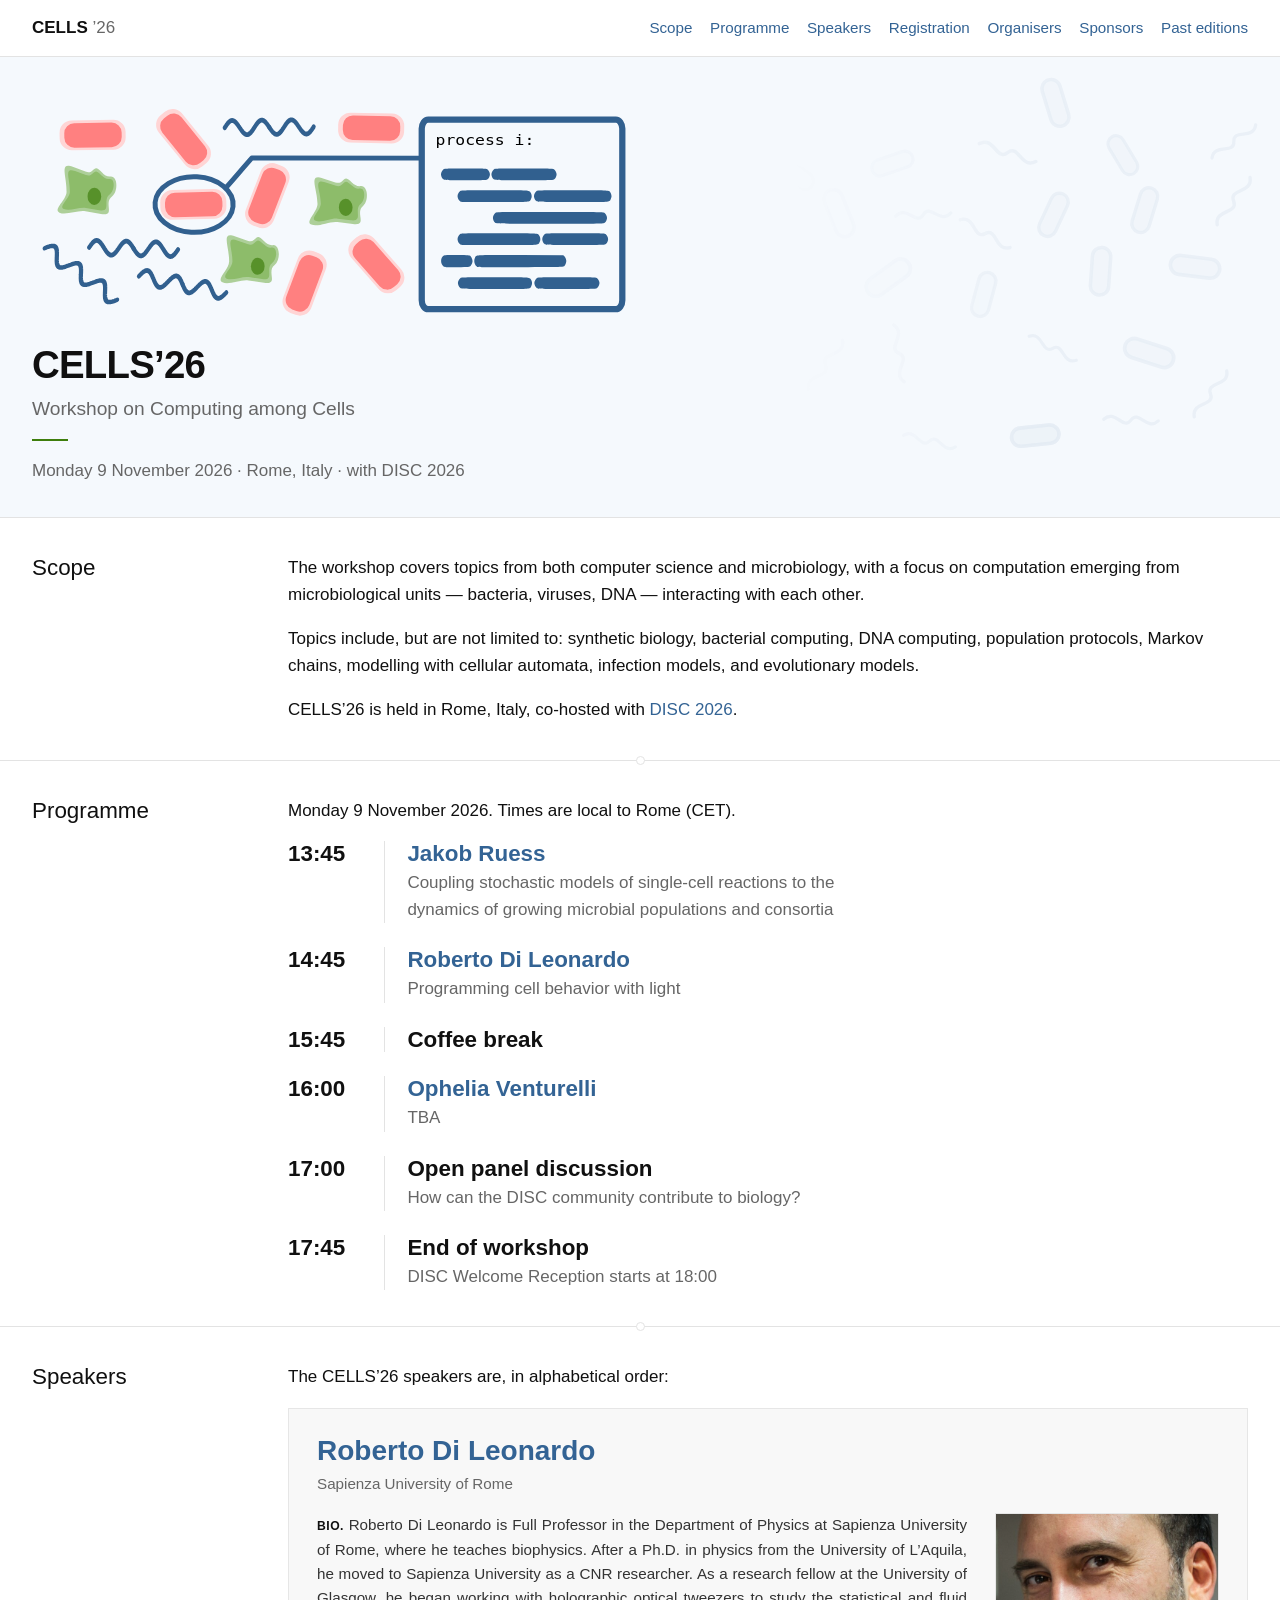
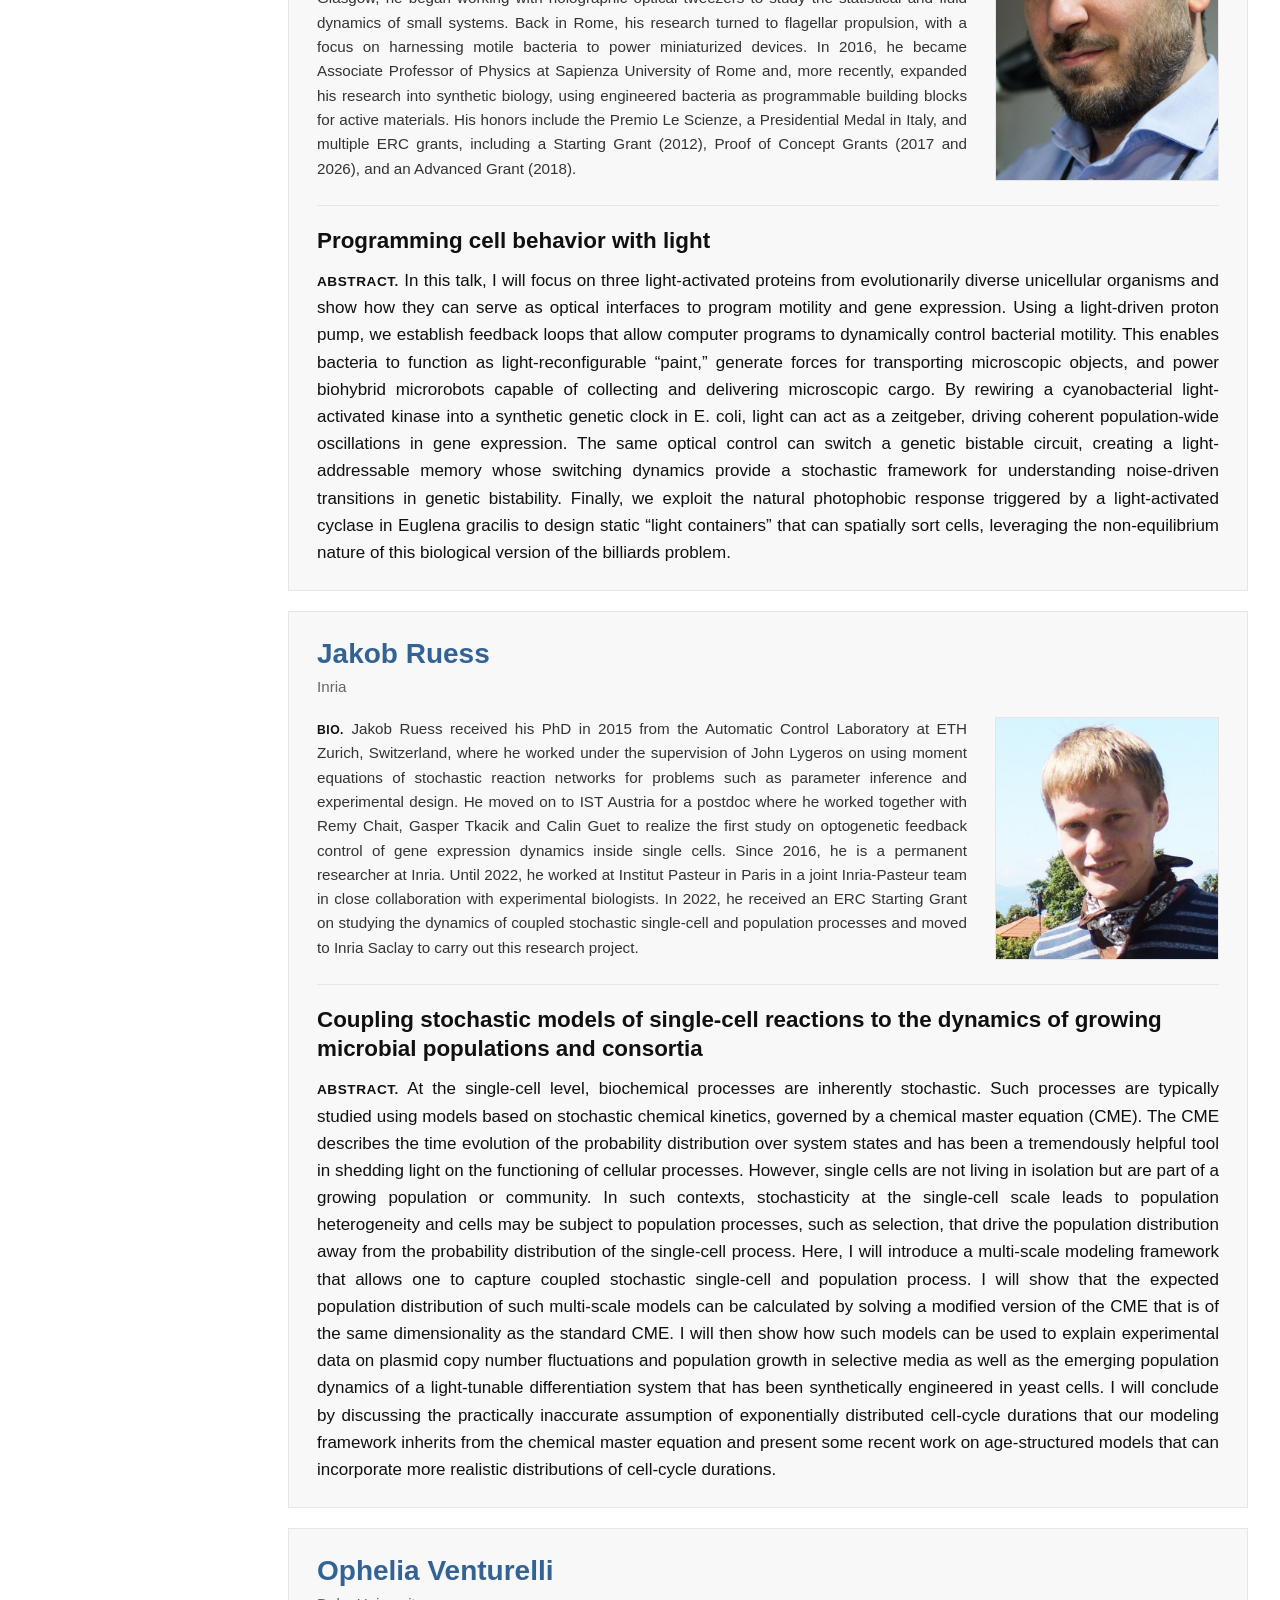
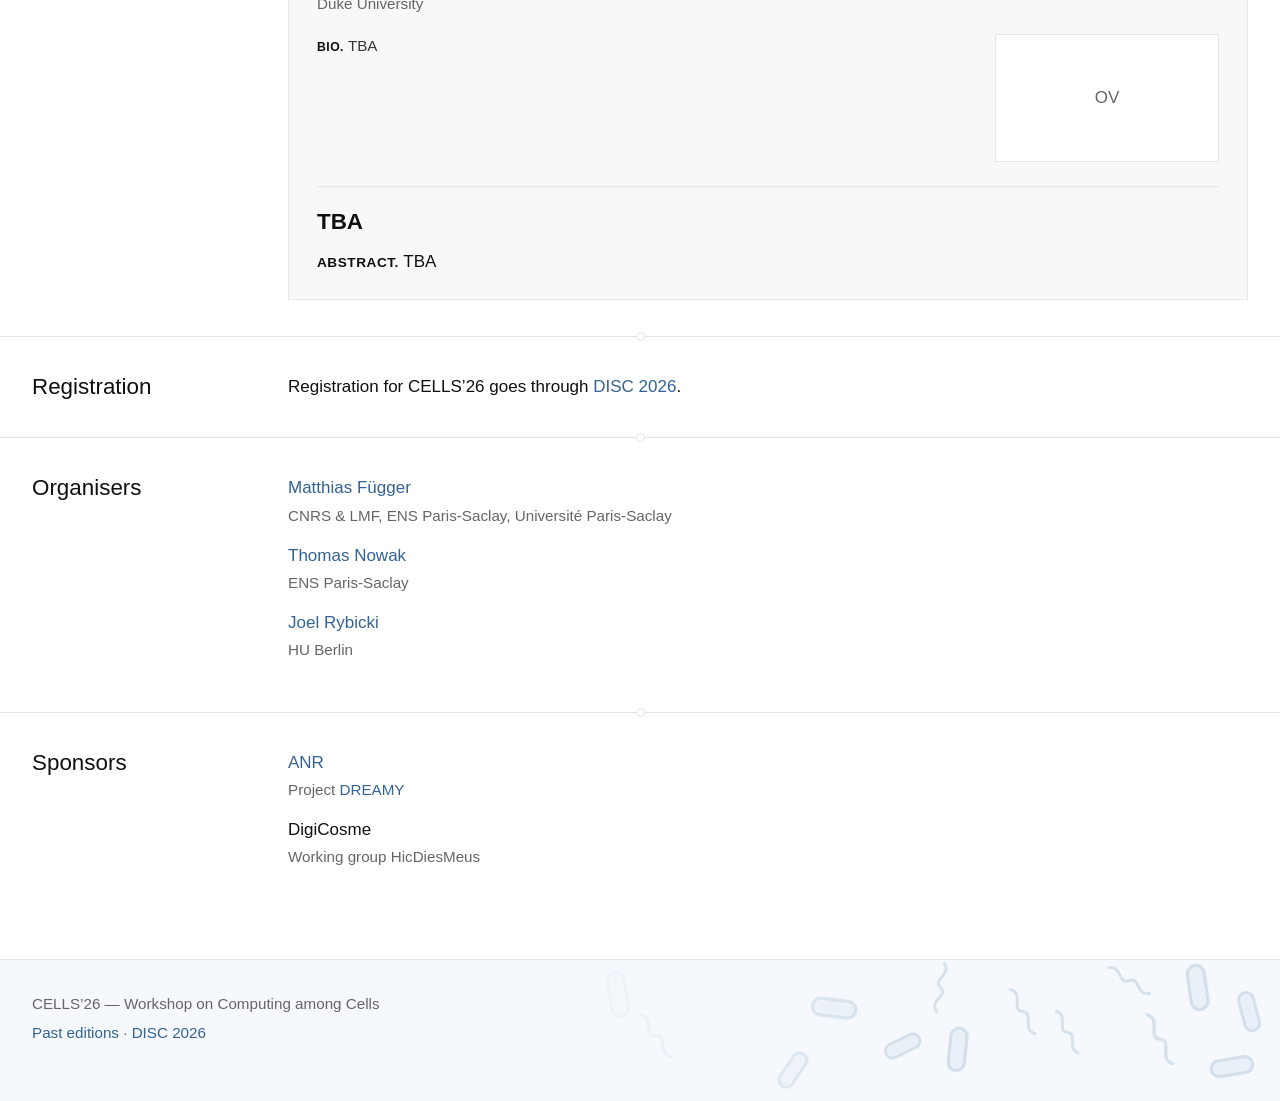
==== commit a13150db: "update schedule" ====
--- a/2026/index.html
+++ b/2026/index.html
@@ -77,7 +77,7 @@
           <p>Monday 9 November 2026. Times are local to Rome (CET).</p>
           <ul class="programme">
             <li>
-              <p class="time">14:30</p>
+              <p class="time">13:45</p>
               <div class="programme__body">
                 <p class="programme__name"><a href="#speaker-ruess">Jakob Ruess</a></p>
                 <p class="talk">Coupling stochastic models of single-cell reactions to the dynamics of growing microbial
@@ -85,29 +85,37 @@
               </div>
             </li>
             <li>
-              <p class="time">15:30</p>
+              <p class="time">14:45</p>
               <div class="programme__body">
                 <p class="programme__name"><a href="#speaker-di-leonardo">Roberto Di Leonardo</a></p>
                 <p class="talk">Programming cell behavior with light</p>
               </div>
             </li>
             <li>
-              <p class="time">16:30</p>
+              <p class="time">15:45</p>
               <div class="programme__body">
                 <p class="programme__name">Coffee break</p>
               </div>
             </li>
             <li>
-              <p class="time">17:00</p>
+              <p class="time">16:00</p>
               <div class="programme__body">
                 <p class="programme__name"><a href="#speaker-venturelli">Ophelia Venturelli</a></p>
                 <p class="talk">TBA</p>
               </div>
             </li>
             <li>
-              <p class="time">18:00</p>
+              <p class="time">17:00</p>
+              <div class="programme__body">
+                <p class="programme__name">Open panel discussion</p>
+                <p class="talk">How can the DISC community contribute to biology?</p>
+              </div>
+            </li>
+            <li>
+              <p class="time">17:45</p>
               <div class="programme__body">
                 <p class="programme__name">End of workshop</p>
+                <p class="talk">DISC Welcome Reception starts at 18:00</p>
               </div>
             </li>
           </ul>
